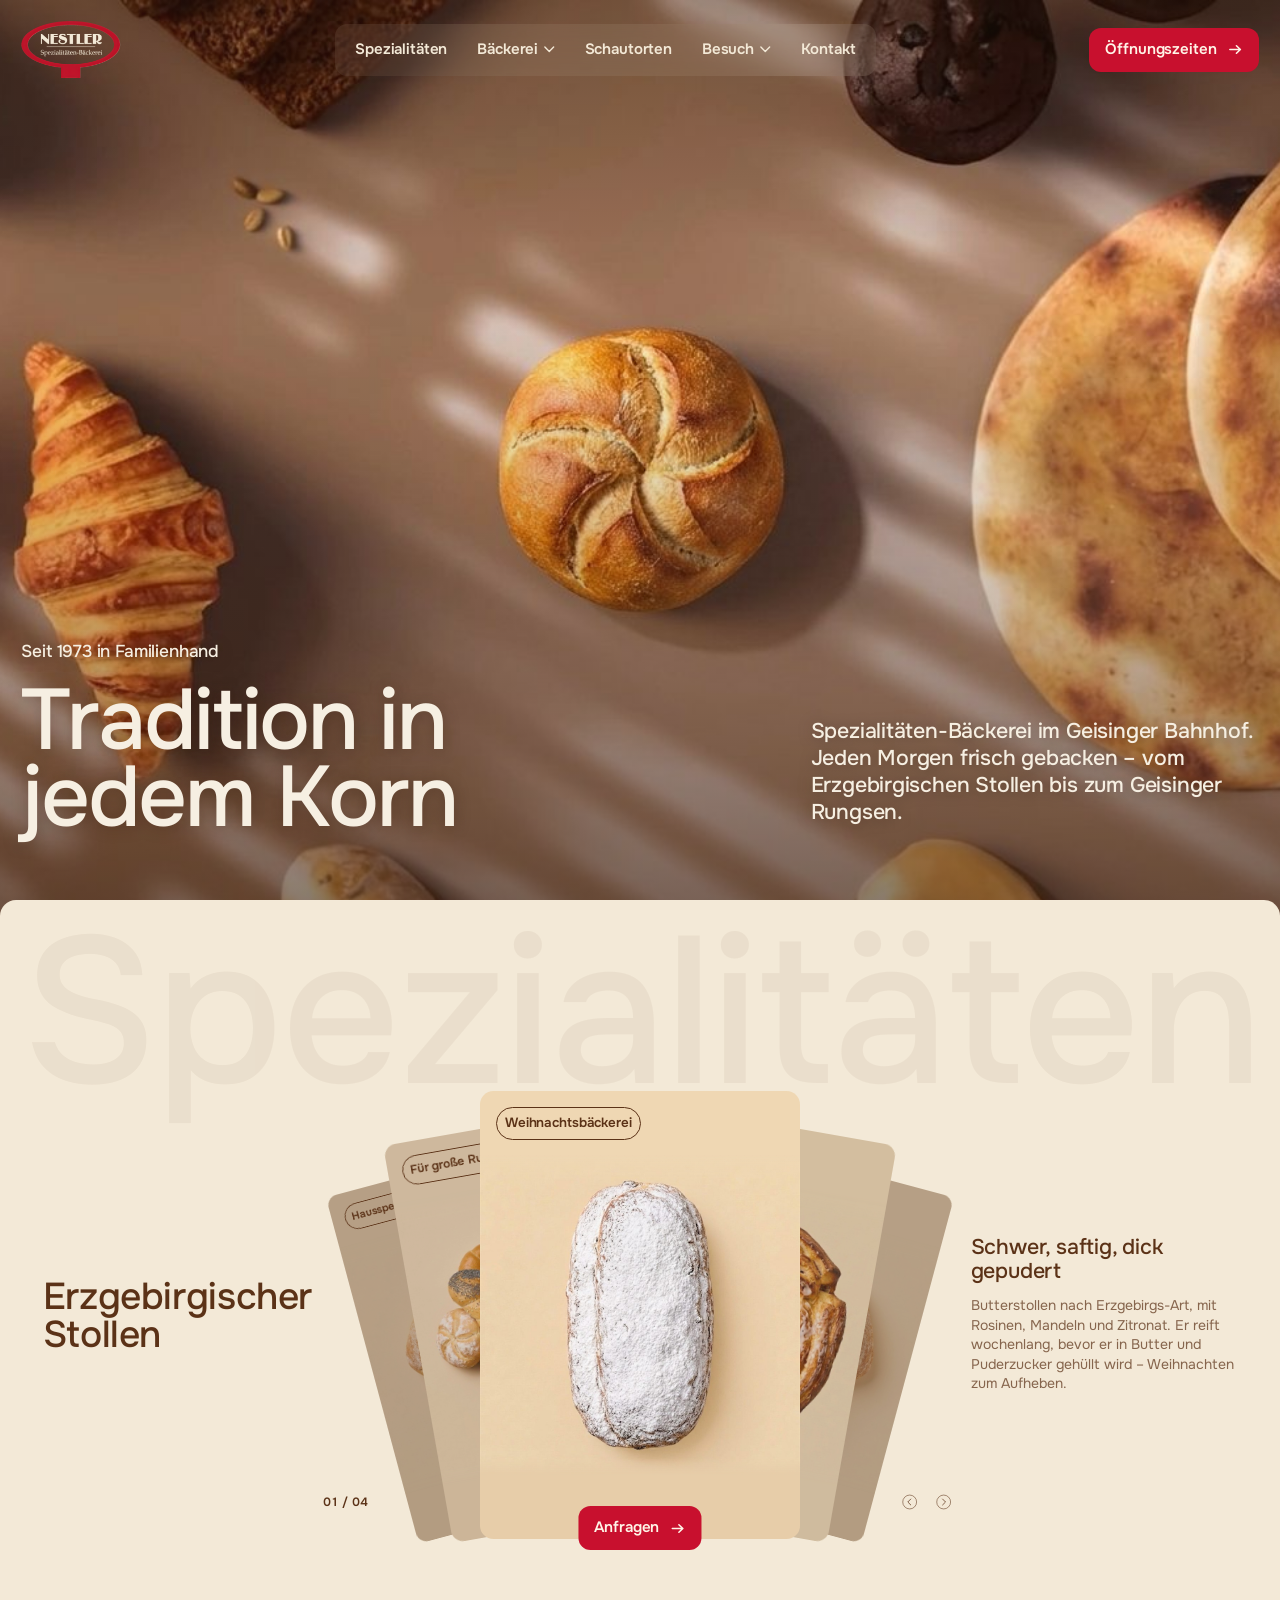
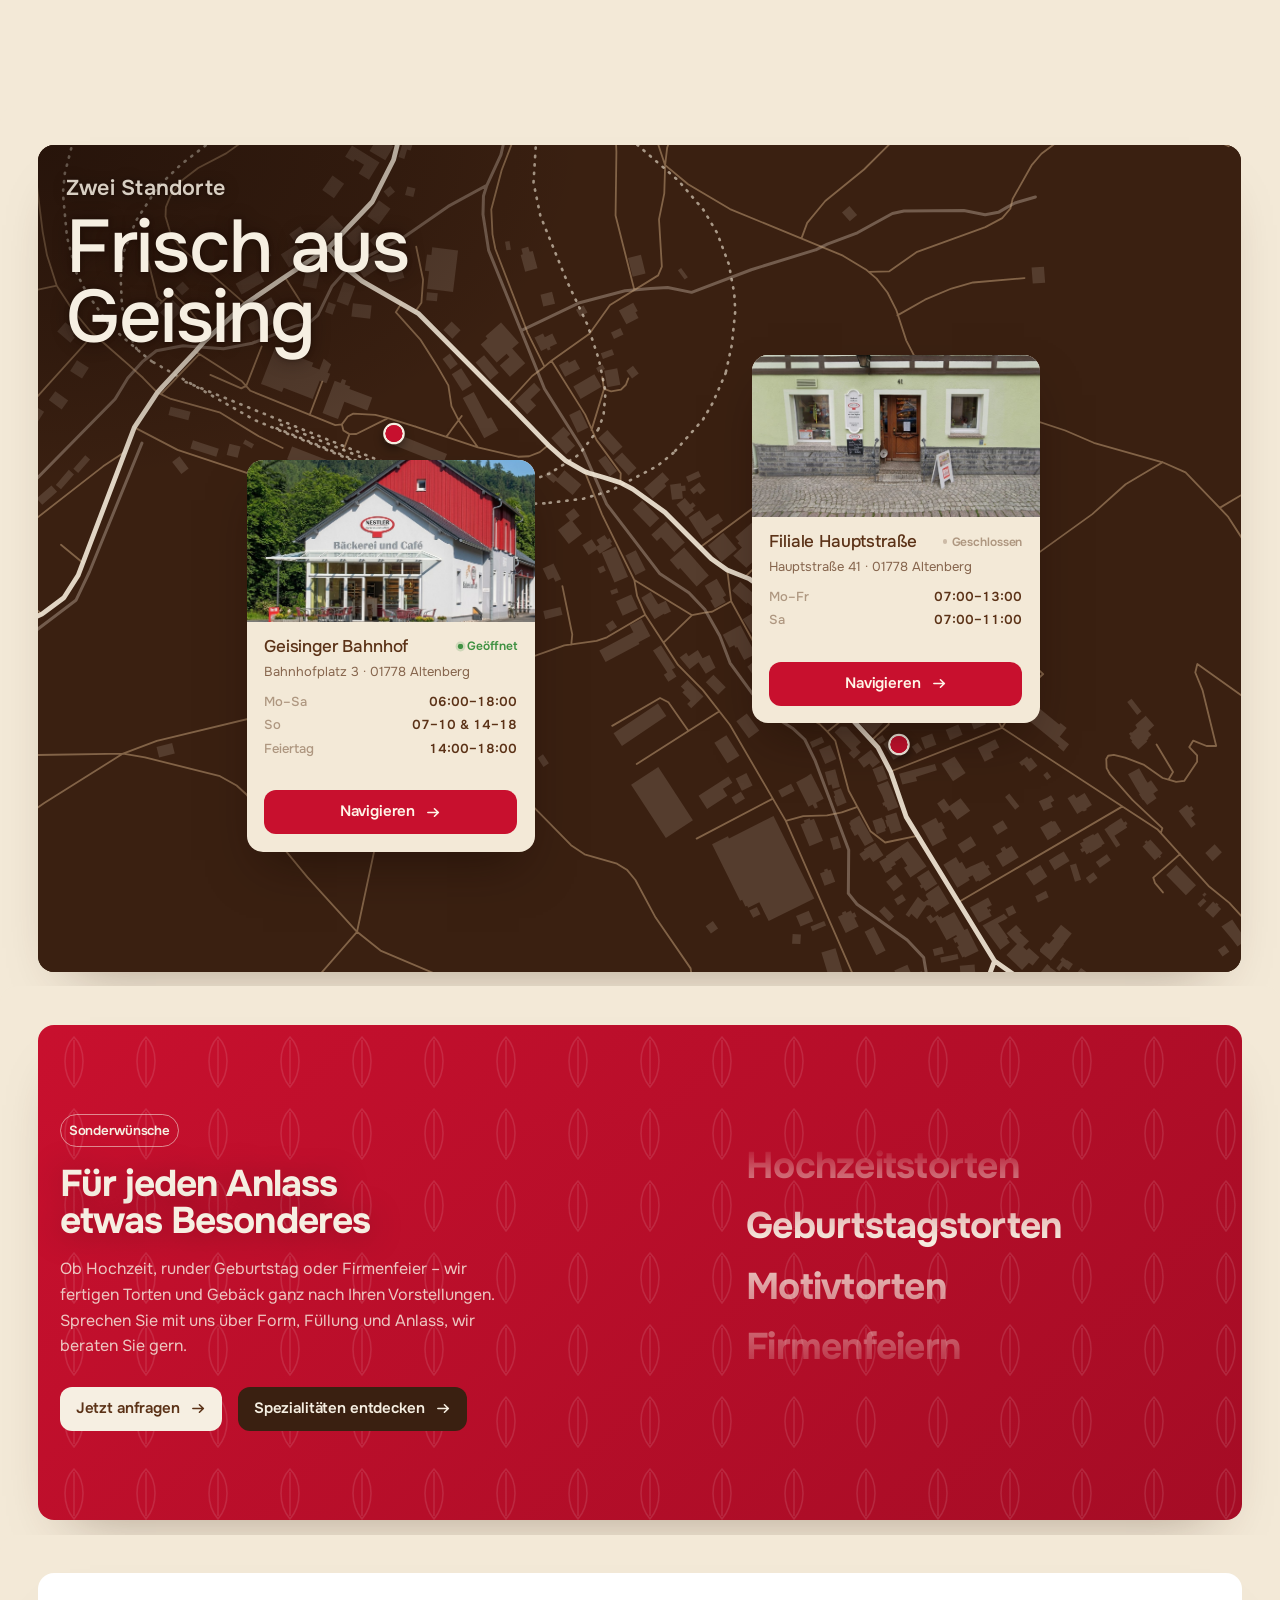
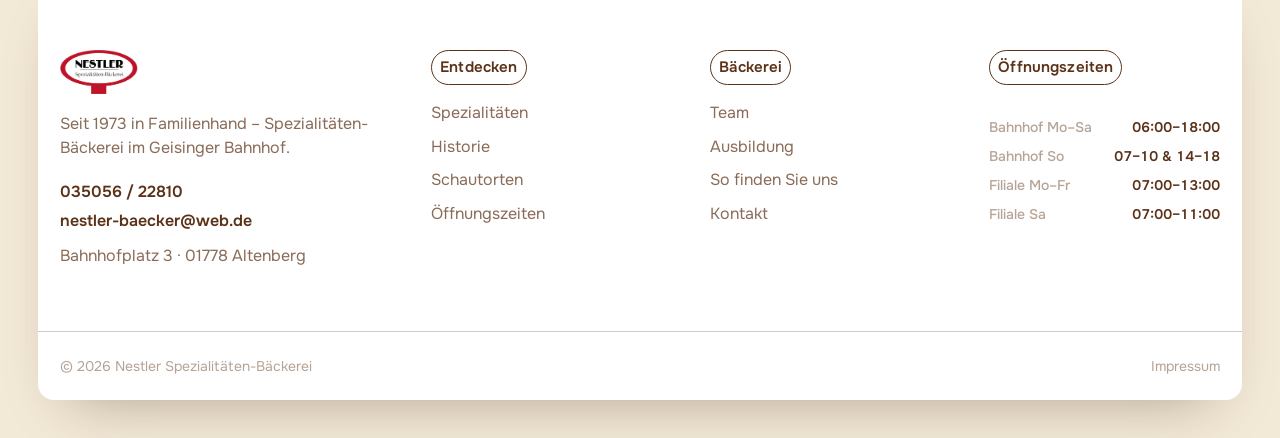
==== index.html @ 51931a64 "Bestandsaufnahme: Stand vor dem technischen Audit Erster Commit des bis dahin ungeversionierten Proj" ====
<!doctype html>
<html lang="de">
<head>
<meta charset="utf-8">
<meta name="viewport" content="width=device-width, initial-scale=1">

<!-- Titel bewusst unter ~55 Zeichen, damit er in Suchergebnissen nicht
     abgeschnitten wird (Google kappt ab ca. 580px / 55–60 Zeichen). -->
<title>Nestler Spezialitäten-Bäckerei Geising</title>
<meta name="description" content="Spezialitäten-Bäckerei im Geisinger Bahnhof: Erzgebirgischer Stollen, Kranzkuchen nach Familientradition und der Geisinger Rungsen. Seit 1973 in Familienhand.">
<link rel="canonical" href="https://mnestler.uber.space/">
<meta name="theme-color" content="#F3E9D7">

<!-- Vorschaubild für Facebook, LinkedIn, WhatsApp & Co. Eigens auf das
     Standardformat 1200×630 zugeschnitten (nicht gestreckt) – ohne diese
     Tags greifen Plattformen sonst wahllos auf Logo/Favicon zurück und
     verzerren es beim Einpassen in die Vorschaukachel. -->
<meta property="og:type" content="website">
<meta property="og:site_name" content="Nestler Spezialitäten-Bäckerei">
<meta property="og:locale" content="de_DE">
<meta property="og:url" content="https://mnestler.uber.space/">
<meta property="og:title" content="Nestler Spezialitäten-Bäckerei Geising">
<meta property="og:description" content="Spezialitäten-Bäckerei im Geisinger Bahnhof: Erzgebirgischer Stollen, Kranzkuchen nach Familientradition und der Geisinger Rungsen. Seit 1973 in Familienhand.">
<meta property="og:image" content="https://mnestler.uber.space/assets/img/og-image.jpg">
<meta property="og:image:width" content="1200">
<meta property="og:image:height" content="630">
<meta property="og:image:alt" content="Frisch gebackene Brötchen, Croissants und Fladenbrot der Nestler Spezialitäten-Bäckerei">

<meta name="twitter:card" content="summary_large_image">
<meta name="twitter:title" content="Nestler Spezialitäten-Bäckerei Geising">
<meta name="twitter:description" content="Spezialitäten-Bäckerei im Geisinger Bahnhof: Erzgebirgischer Stollen, Kranzkuchen nach Familientradition und der Geisinger Rungsen. Seit 1973 in Familienhand.">
<meta name="twitter:image" content="https://mnestler.uber.space/assets/img/og-image.jpg">

<!-- Schrift des Vorbilds (modernbakery.com) ist „Season Sans" – eine
     proprietäre Trial-Schrift von Webflow, nicht frei lizenzierbar.
     Direkter Seite-an-Seite-Vergleich mehrerer freier Kandidaten (an
     Season Sans selbst gerendert) ergab „Onest" (Google Fonts, SIL OFL)
     als nächste Verwandte: dieselbe runde G-Spore, dieselbe geschwungene
     R-Bein-Form, sehr ähnliche Proportionen und Strichstärke. -->
<link rel="preconnect" href="https://fonts.googleapis.com">
<link rel="preconnect" href="https://fonts.gstatic.com" crossorigin>
<link rel="stylesheet" href="https://fonts.googleapis.com/css2?family=Onest:wght@400;500;600;700;800&display=swap">
<link rel="stylesheet" href="assets/css/styles.css?v=58">
<link rel="icon" href="assets/img/logo.png">
</head>
<body>

<a class="skip-link" href="#inhalt">Zum Inhalt springen</a>

<header class="nav" id="nav" data-theme="dark">
  <div class="nav__inner">
    <a class="nav__logo" href="#" aria-label="Nestler Spezialitäten-Bäckerei – Startseite">
      <img class="nav__logo-img nav__logo-img--light" src="assets/img/logo-light.png" alt="" width="800" height="451">
      <img class="nav__logo-img nav__logo-img--dark" src="assets/img/logo.png" alt="" width="800" height="451">
    </a>

    <nav class="nav__center" aria-label="Hauptnavigation">
      <ul class="nav__list">
        <li class="nav__item"><a class="nav__link" href="#spezialitaeten">Spezialitäten</a></li>
        <li class="nav__item nav__item--menu">
          <button class="nav__link nav__link--menu" type="button" aria-expanded="false" aria-controls="menu-baeckerei">
            Bäckerei
            <svg class="nav__caret" viewBox="0 0 12 8" aria-hidden="true"><path d="M1 1.5 6 6.5l5-5" fill="none" stroke="currentColor" stroke-width="1.6" stroke-linecap="round" stroke-linejoin="round"/></svg>
          </button>
          <div class="dropdown" id="menu-baeckerei" hidden>
            <a class="dropdown__link" href="historie.html"><span>Historie</span><small>Drei Generationen in Bildern</small></a>
            <a class="dropdown__link" href="team.html"><span>Team</span><small>Die Menschen hinter der Theke</small></a>
            <a class="dropdown__link" href="ausbildung.html"><span>Ausbildung</span><small>Lerne das Handwerk bei uns</small></a>
          </div>
        </li>
        <li class="nav__item"><a class="nav__link" href="schautorten.html">Schautorten</a></li>
        <li class="nav__item nav__item--menu">
          <button class="nav__link nav__link--menu" type="button" aria-expanded="false" aria-controls="menu-besuch">
            Besuch
            <svg class="nav__caret" viewBox="0 0 12 8" aria-hidden="true"><path d="M1 1.5 6 6.5l5-5" fill="none" stroke="currentColor" stroke-width="1.6" stroke-linecap="round" stroke-linejoin="round"/></svg>
          </button>
          <div class="dropdown" id="menu-besuch" hidden>
            <a class="dropdown__link" href="#oeffnungszeiten"><span>Öffnungszeiten</span><small>Bahnhof und Filiale Hauptstraße</small></a>
            <a class="dropdown__link" href="anfahrt.html"><span>So finden Sie uns</span><small>Mit der Bahn oder dem Auto</small></a>
          </div>
        </li>
        <li class="nav__item"><a class="nav__link" href="kontakt.html">Kontakt</a></li>
      </ul>
    </nav>

    <a class="btn btn--accent nav__cta" href="#oeffnungszeiten">
      Öffnungszeiten
      <svg class="btn__arrow" viewBox="0 0 16 16" aria-hidden="true"><path d="M2 8h11M9 4l4.2 4L9 12" fill="none" stroke="currentColor" stroke-width="1.7" stroke-linecap="round" stroke-linejoin="round"/></svg>
    </a>

    <button class="burger" type="button" aria-expanded="false" aria-controls="mobilmenue" aria-label="Menü öffnen">
      <span></span><span></span>
    </button>
  </div>
</header>

<div class="mobilmenu" id="mobilmenue" data-scroll-native>
  <ul class="mobilmenu__list">
    <li><a href="#spezialitaeten">Spezialitäten</a></li>
    <li><a href="historie.html">Historie</a></li>
    <li><a href="team.html">Team</a></li>
    <li><a href="schautorten.html">Schautorten</a></li>
    <li><a href="#oeffnungszeiten">Öffnungszeiten</a></li>
    <li><a href="anfahrt.html">So finden Sie uns</a></li>
    <li><a href="kontakt.html">Kontakt</a></li>
  </ul>
  <a class="btn btn--accent mobilmenu__cta" href="tel:+493505622810">
    035056 / 22810
    <svg class="btn__arrow" viewBox="0 0 16 16" aria-hidden="true"><path d="M2 8h11M9 4l4.2 4L9 12" fill="none" stroke="currentColor" stroke-width="1.7" stroke-linecap="round" stroke-linejoin="round"/></svg>
  </a>
</div>

<main id="inhalt">

  <!-- ── Hero ─────────────────────────────────────────────── -->
  <section class="hero" data-nav-theme="dark">
    <img class="hero__img" src="assets/img/hero.jpg" alt="Brötchen, Croissants, Fladenbrot und Gebäck von oben auf einer warm beleuchteten Fläche" fetchpriority="high" width="1500" height="704">
    <div class="hero__scrim" aria-hidden="true"></div>
    <div class="hero__inner">
      <p class="hero__eyebrow reveal">Seit 1973 in Familienhand</p>
      <h1 class="hero__title reveal">Tradition in<br>jedem Korn</h1>
      <p class="hero__lede reveal">Spezialitäten-Bäckerei im Geisinger Bahnhof. Jeden Morgen frisch gebacken – vom Erzgebirgischen Stollen bis zum Geisinger Rungsen.</p>
    </div>
  </section>

  <!-- ── Spezialitäten ────────────────────────────────────── -->
  <section class="section spez" id="spezialitaeten" data-nav-theme="light" aria-labelledby="spez-heading">
    <h2 class="visually-hidden" id="spez-heading">Unsere Spezialitäten</h2>
    <div class="spez__word" aria-hidden="true">Spezialitäten</div>

    <div class="spez__stage reveal">

      <p class="spez__name" data-slot="name">Erzgebirgischer Stollen</p>

      <div class="spez__deckwrap">
        <ul class="deck" data-deck>
          <li class="deck__card" data-card data-offset="0" style="--card:#EFD7B3;--card-foot:#E7CDA9"
              data-name="Erzgebirgischer Stollen"
              data-tag="Weihnachtsbäckerei"
              data-sub="Schwer, saftig, dick gepudert"
              data-text="Butterstollen nach Erzgebirgs-Art, mit Rosinen, Mandeln und Zitronat. Er reift wochenlang, bevor er in Butter und Puderzucker gehüllt wird – Weihnachten zum Aufheben.">
            <img class="deck__media" src="assets/img/stollen.jpg" alt="Erzgebirgischer Stollen, dick mit Puderzucker bestäubt" loading="lazy" width="900" height="900">
            <span class="deck__veil" aria-hidden="true"></span>
            <span class="tag">Weihnachtsbäckerei</span>
          </li>
          <li class="deck__card" data-card data-offset="1" style="--card:#ECD8B7;--card-foot:#E8D5B5"
              data-name="Kranzkuchen"
              data-tag="Familienrezept"
              data-sub="Blättrig gezogen, fein glasiert"
              data-text="Ein Hefekranz nach dem Rezept unserer Großeltern: in Schichten gezogen, mit Rosinen gefüllt und mit Zuckerguss überzogen. Der Kuchen, der bei uns auf jedem Familientisch steht.">
            <img class="deck__media" src="assets/img/kranzkuchen.jpg" alt="Goldbrauner Kranzkuchen mit Zuckerguss" loading="lazy" width="864" height="864">
            <span class="deck__veil" aria-hidden="true"></span>
            <span class="tag">Familienrezept</span>
          </li>
          <li class="deck__card" data-card data-offset="2" style="--card:#ECD7B7;--card-foot:#E7D2B1"
              data-name="Geisinger Rungsen"
              data-tag="Hausspezialität"
              data-sub="Kräftige Kruste, lockere Krume"
              data-text="Unser Brötchen mit dem Geisinger Namen: rustikal aufgerissen, kräftig ausgebacken, nur hier zu bekommen. Am besten noch warm, direkt aus dem Bahnhof.">
            <img class="deck__media" src="assets/img/rungsen.jpg" alt="Drei Geisinger Rungsen mit heller, bemehlter Kruste" loading="lazy" width="900" height="900">
            <span class="deck__veil" aria-hidden="true"></span>
            <span class="tag">Hausspezialität</span>
          </li>
          <li class="deck__card" data-card data-offset="3" style="--card:#E6D2B4;--card-foot:#E4CEAF"
              data-name="Gemischte Partybrötchen"
              data-tag="Für große Runden"
              data-sub="Mohn, Sesam, Körner, Butterhörnchen"
              data-text="Von der Mohnschnecke bis zum Butterhörnchen: gemischtes Kleingebäck für Feiern, Vereinsabende und Familientreffen. Auf Wunsch belegt – bitte ein paar Tage vorher bestellen.">
            <img class="deck__media" src="assets/img/partybroetchen.jpg" alt="Bunt gemischte Brötchen mit Mohn, Sesam und Körnern" loading="lazy" width="864" height="864">
            <span class="deck__veil" aria-hidden="true"></span>
            <span class="tag">Für große Runden</span>
          </li>
        </ul>

        <a class="btn btn--accent deck__cta" href="tel:+493505622810">
          Anfragen
          <svg class="btn__arrow" viewBox="0 0 16 16" aria-hidden="true"><path d="M2 8h11M9 4l4.2 4L9 12" fill="none" stroke="currentColor" stroke-width="1.7" stroke-linecap="round" stroke-linejoin="round"/></svg>
        </a>
      </div>

      <div class="spez__copy" aria-live="polite">
        <h3 class="spez__sub" data-slot="sub">Schwer, saftig, dick gepudert</h3>
        <p class="spez__text" data-slot="text">Butterstollen nach Erzgebirgs-Art, mit Rosinen, Mandeln und Zitronat. Er reift wochenlang, bevor er in Butter und Puderzucker gehüllt wird – Weihnachten zum Aufheben.</p>
      </div>

      <div class="spez__nav">
        <p class="spez__counter"><span data-slot="index">01</span> / <span data-slot="total">04</span></p>
        <div class="spez__arrows">
          <button class="arrow" type="button" data-dir="-1" aria-label="Vorherige Spezialität">
            <svg viewBox="0 0 30 30" aria-hidden="true">
              <circle cx="15" cy="15" r="13" fill="none" stroke="currentColor" stroke-width="1"/>
              <path d="M17 9.5 11.5 15l5.5 5.5" fill="none" stroke="currentColor" stroke-width="1.4" stroke-linecap="round" stroke-linejoin="round"/>
            </svg>
          </button>
          <button class="arrow" type="button" data-dir="1" aria-label="Nächste Spezialität">
            <svg viewBox="0 0 30 30" aria-hidden="true">
              <circle cx="15" cy="15" r="13" fill="none" stroke="currentColor" stroke-width="1"/>
              <path d="M13 9.5 18.5 15 13 20.5" fill="none" stroke="currentColor" stroke-width="1.4" stroke-linecap="round" stroke-linejoin="round"/>
            </svg>
          </button>
        </div>
      </div>

    </div>
  </section>

  <!-- ── Öffnungszeiten ───────────────────────────────────────────────
       Eigene, stilisierte Karte von Geising statt Textkarten oder
       Google-Maps-Einbettung – nach dem Vorbild der Weltkarten-Sektion
       "Smart logistics & scalable distribution" (flache Flächen statt
       echter Kartenkacheln, auf dunklem Grund, wenige Länder weiß
       hervorgehoben). Übertragen auf unseren Maßstab: echte OSM-Daten
       für Geising (Straßen, Bahnlinie, Müglitz, Gebäudeumrisse), verein-
       facht und in Hausfarben gezeichnet – siehe assets/img/geising-map.svg
       und den Kommentar dort zur Herkunft der Daten. Die beiden Standorte
       sind Pins darauf; Hover/Fokus öffnet eine Karte mit Foto, Live-
       Status, Kurz-Öffnungszeiten und einem Navigieren-Button.
       Beide Popups zeigen inzwischen echte, aktuelle Außenansichten
       (assets/img/bahnhof-aussenansicht.jpg und
       assets/img/filiale-aussenansicht.jpg). -->
  <section class="section oeff-wrap" id="oeffnungszeiten" data-nav-theme="dark" aria-labelledby="oeff-heading">
    <div class="oeff__card">
      <h2 class="visually-hidden" id="oeff-heading">Öffnungszeiten</h2>

      <div class="geismap">
        <div class="geismap__frame">
          <img class="geismap__art" src="assets/img/geising-map.svg" alt="" loading="lazy" width="1000" height="885">
        </div>

        <!-- Text-Überzug im Stil des Vorbild-Screenshots (Eyebrow +
             große Headline oben links auf der Kartenfläche). Rein
             dekorativ, daher <p> statt einer weiteren Überschrift –
             die eigentliche Section-Überschrift ist der visually-hidden
             H2 oben. pointer-events:none, damit nichts die Pins/Popups
             darunter blockiert. -->
        <div class="geismap__caption">
          <p class="geismap__eyebrow">Zwei Standorte</p>
          <p class="geismap__headline">Frisch aus<br>Geising</p>
        </div>

        <!-- data-hours: Wochenplan als Minuten-seit-Mitternacht, Schlüssel
             0=So … 6=Sa (JS-Konvention von Date#getDay) – treibt dieselbe
             Live-Anzeige wie zuvor bei den Textkarten. Der Feiertags-
             Sonderfall bleibt ohne Feiertagskalender unberücksichtigt,
             siehe Kurz-Öffnungszeiten unten. -->
        <div class="geismap__marker" style="--x:29.3%;--y:35.2%">
          <button class="geismap__pin" type="button" aria-expanded="false" aria-controls="pin-bahnhof">
            <span class="geismap__dot" aria-hidden="true"></span>
            <span class="visually-hidden">Geisinger Bahnhof – Öffnungszeiten anzeigen</span>
          </button>
          <div class="geismap__popup" id="pin-bahnhof" data-hours='{"0":[[420,600],[840,1080]],"1":[[360,1080]],"2":[[360,1080]],"3":[[360,1080]],"4":[[360,1080]],"5":[[360,1080]],"6":[[360,1080]]}'>
            <img class="geismap__photo" src="assets/img/bahnhof-aussenansicht.jpg" alt="Außenansicht der Nestler Spezialitäten-Bäckerei im Geisinger Bahnhof, weißes Gebäude mit rotem Giebel" loading="lazy">
            <div class="geismap__body">
              <div class="geismap__title-row">
                <h3 class="geismap__name">Geisinger Bahnhof</h3>
                <p class="pill oeff__status" data-status><span class="oeff__status-dot" aria-hidden="true"></span><span data-status-text>&nbsp;</span></p>
              </div>
              <p class="geismap__addr">Bahnhofplatz 3 · 01778 Altenberg</p>
              <dl class="geismap__hours">
                <div><dt>Mo–Sa</dt><dd>06:00–18:00</dd></div>
                <div><dt>So</dt><dd>07–10 &amp; 14–18</dd></div>
                <div><dt>Feiertag</dt><dd>14:00–18:00</dd></div>
              </dl>
              <a class="btn btn--accent geismap__cta" href="https://www.google.com/maps/dir/?api=1&destination=Bahnhofplatz+3%2C+01778+Altenberg" target="_blank" rel="noopener">
                Navigieren
                <svg class="btn__arrow" viewBox="0 0 16 16" aria-hidden="true"><path d="M2 8h11M9 4l4.2 4L9 12" fill="none" stroke="currentColor" stroke-width="1.7" stroke-linecap="round" stroke-linejoin="round"/></svg>
              </a>
            </div>
          </div>
        </div>

        <div class="geismap__marker geismap__marker--up" style="--x:71.3%;--y:72.8%">
          <button class="geismap__pin" type="button" aria-expanded="false" aria-controls="pin-filiale">
            <span class="geismap__dot" aria-hidden="true"></span>
            <span class="visually-hidden">Filiale Hauptstraße – Öffnungszeiten anzeigen</span>
          </button>
          <div class="geismap__popup" id="pin-filiale" data-hours='{"0":[],"1":[[420,780]],"2":[[420,780]],"3":[[420,780]],"4":[[420,780]],"5":[[420,780]],"6":[[420,660]]}'>
            <img class="geismap__photo" src="assets/img/filiale-aussenansicht.jpg" alt="Eingang der Filiale Hauptstraße 41 in Geising, Fachwerkhaus mit Nestler-Schild" loading="lazy">
            <div class="geismap__body">
              <div class="geismap__title-row">
                <h3 class="geismap__name">Filiale Hauptstraße</h3>
                <p class="pill oeff__status" data-status><span class="oeff__status-dot" aria-hidden="true"></span><span data-status-text>&nbsp;</span></p>
              </div>
              <p class="geismap__addr">Hauptstraße 41 · 01778 Altenberg</p>
              <dl class="geismap__hours">
                <div><dt>Mo–Fr</dt><dd>07:00–13:00</dd></div>
                <div><dt>Sa</dt><dd>07:00–11:00</dd></div>
              </dl>
              <a class="btn btn--accent geismap__cta" href="https://www.google.com/maps/dir/?api=1&destination=Hauptstra%C3%9Fe+41%2C+01778+Altenberg+Geising" target="_blank" rel="noopener">
                Navigieren
                <svg class="btn__arrow" viewBox="0 0 16 16" aria-hidden="true"><path d="M2 8h11M9 4l4.2 4L9 12" fill="none" stroke="currentColor" stroke-width="1.7" stroke-linecap="round" stroke-linejoin="round"/></svg>
              </a>
            </div>
          </div>
        </div>
      </div>
    </div>
  </section>

  <!-- ── Sonderwünsche ────────────────────────────────────────────────
       Vorbild: die modernbakery.com-Startseite ("Custom bakery solutions
       for all") – satte Akzentfläche mit Wasserzeichen-Muster, Pill +
       Headline + Absatz + zwei Buttons links, rechts eine rotierende
       Wortliste (main.js tauscht alle ~2s die Wörter, das mittlere ist
       immer fett hervorgehoben). Bewusst als letzter Programmpunkt direkt
       vor dem Footer statt ganz oben wie im Vorbild – hier als
       Abschluss-CTA, nachdem alle Inhalte schon gezeigt wurden.

       Eingebettet wie die Öffnungszeiten-Karte (.oeff-wrap/.oeff__card):
       die äußere .section bleibt creme und Teil des Kachelstapels, das
       Rot liegt als eigene, auf allen vier Seiten gerundete Karte
       (.sw__card) mit sichtbarem Cremerand darin – sonst wirkte die
       Vollfläche zwischen den cremefarbenen Sektionen wie ein fremder,
       eingeworfener Farbklotz statt Teil des Seitenflusses. -->
  <section class="section sonderwuensche" id="sonderwuensche" data-nav-theme="dark" aria-labelledby="sw-heading">
    <div class="sw__card">
      <div class="sw__inner">
        <div class="sw__intro reveal">
          <span class="pill pill--light">Sonderwünsche</span>
          <h2 class="sw__title" id="sw-heading">Für jeden Anlass<br>etwas Besonderes</h2>
          <p class="sw__lede">Ob Hochzeit, runder Geburtstag oder Firmenfeier – wir fertigen Torten und Gebäck ganz nach Ihren Vorstellungen. Sprechen Sie mit uns über Form, Füllung und Anlass, wir beraten Sie gern.</p>
          <div class="sw__actions">
            <a class="btn btn--light" href="kontakt.html">
              Jetzt anfragen
              <svg class="btn__arrow" viewBox="0 0 16 16" aria-hidden="true"><path d="M2 8h11M9 4l4.2 4L9 12" fill="none" stroke="currentColor" stroke-width="1.7" stroke-linecap="round" stroke-linejoin="round"/></svg>
            </a>
            <a class="btn btn--dark" href="#spezialitaeten">
              Spezialitäten entdecken
              <svg class="btn__arrow" viewBox="0 0 16 16" aria-hidden="true"><path d="M2 8h11M9 4l4.2 4L9 12" fill="none" stroke="currentColor" stroke-width="1.7" stroke-linecap="round" stroke-linejoin="round"/></svg>
            </a>
          </div>
        </div>

        <!-- Wortliste in einem festen Fenster (.sw__words). Das Band laeuft
             rein per CSS-Animation (@keyframes sw-roll, siehe styles.css)
             gleichmaessig nach oben - kein JavaScript, kein Scroll-Bezug,
             startet von selbst und haelt nie an.
             Alle Begriffe sind gestochen scharf; die Betonung entsteht allein
             ueber die Maske auf .sw__words, die nach oben hin ausblendet: unten
             steht der Begriff voll deckend (im Fokus), darueber werden sie
             stufenlos blasser - genau wie beim Vorbild.
             Die sieben Begriffe stehen zweimal hintereinander: bei
             translateY(-50 Prozent) liegt die zweite Haelfte (.sw__dup)
             pixelgenau am Startpunkt der ersten, dadurch laeuft die Schleife
             nahtlos. Im statischen Fallback (mobil / reduzierte Bewegung)
             wird die zweite Haelfte ausgeblendet. -->
        <div class="sw__words" aria-hidden="true">
          <ul class="sw__words-list">
            <li>Hochzeitstorten</li>
            <li>Geburtstagstorten</li>
            <li>Motivtorten</li>
            <li>Firmenfeiern</li>
            <li>Konfirmation</li>
            <li>Trauerfeiern</li>
            <li>Weihnachtsgebäck</li>
            <li class="sw__dup">Hochzeitstorten</li>
            <li class="sw__dup">Geburtstagstorten</li>
            <li class="sw__dup">Motivtorten</li>
            <li class="sw__dup">Firmenfeiern</li>
            <li class="sw__dup">Konfirmation</li>
            <li class="sw__dup">Trauerfeiern</li>
            <li class="sw__dup">Weihnachtsgebäck</li>
          </ul>
        </div>
      </div>
    </div>
  </section>


</main>

<footer class="footer">
 <div class="footer__card">
  <div class="footer__inner">

    <div class="footer__brand">
      <img class="footer__logo" src="assets/img/logo.png" alt="Nestler Spezialitäten-Bäckerei" width="800" height="451">
      <p class="footer__tagline">Seit 1973 in Familienhand – Spezialitäten-Bäckerei im Geisinger Bahnhof.</p>
      <div class="footer__contact">
        <a href="tel:+493505622810">035056 / 22810</a>
        <a href="mailto:nestler-baecker@web.de">nestler-baecker@web.de</a>
        <p>Bahnhofplatz 3 · 01778 Altenberg</p>
      </div>
    </div>

    <nav class="footer__col" aria-label="Entdecken">
      <p class="footer__col-title pill">Entdecken</p>
      <ul>
        <li><a href="#spezialitaeten">Spezialitäten</a></li>
        <li><a href="historie.html">Historie</a></li>
        <li><a href="schautorten.html">Schautorten</a></li>
        <li><a href="#oeffnungszeiten">Öffnungszeiten</a></li>
      </ul>
    </nav>

    <nav class="footer__col" aria-label="Bäckerei">
      <p class="footer__col-title pill">Bäckerei</p>
      <ul>
        <li><a href="team.html">Team</a></li>
        <li><a href="ausbildung.html">Ausbildung</a></li>
        <li><a href="anfahrt.html">So finden Sie uns</a></li>
        <li><a href="kontakt.html">Kontakt</a></li>
      </ul>
    </nav>

    <div class="footer__col">
      <p class="footer__col-title pill">Öffnungszeiten</p>
      <dl class="footer__hours">
        <div><dt>Bahnhof Mo–Sa</dt><dd>06:00–18:00</dd></div>
        <div><dt>Bahnhof So</dt><dd>07–10 &amp; 14–18</dd></div>
        <div><dt>Filiale Mo–Fr</dt><dd>07:00–13:00</dd></div>
        <div><dt>Filiale Sa</dt><dd>07:00–11:00</dd></div>
      </dl>
    </div>

  </div>

  <div class="footer__bottom">
    <p>© <span data-year>2026</span> Nestler Spezialitäten-Bäckerei</p>
    <a href="impressum.html">Impressum</a>
  </div>
 </div>
</footer>



<script src="assets/js/main.js?v=58" defer></script>
</body>
</html>
---- assets/css/styles.css ----
/* =====================================================================
   Nestler Spezialitäten-Bäckerei — Design-System
   Modernisierung Hero + Spezialitäten
   ===================================================================== */

:root{
  /* Farben */
  --cream:      #F3E9D7;   /* Flächen */
  --card:       #F0DAB7;   /* Kartenfläche, auf den Fotohintergrund abgestimmt */
  --card-foot:  #E8D1AD;
  --ink:        #5B3217;   /* Schrift */
  --ink-70:     rgba(91,50,23,.72);
  --ink-45:     rgba(91,50,23,.45);
  --ink-25:     rgba(91,50,23,.25);
  --deep:       #3A2011;   /* Grund hinter den Sektionen */
  --accent:     #C8102E;   /* Nestler-Rot aus dem Logo */
  --accent-dark:#A50C25;
  --accent-ink: #FFF4E7;
  --light:      #F6EFE2;   /* Schrift auf Bild */

  /* Radien */
  --r:    clamp(.75rem, .83vw, 1rem);
  --r-lg: clamp(1rem, 1.25vw, 1.5rem);
  --r-pill: 100rem;

  /* Maße */
  --pad: clamp(1.25rem, 1.67vw, 2rem);
  --wrap: 120rem;
  --btn-h: clamp(2.75rem, 3.33vw, 4rem);

  /* Typo */
  --fs-nav:   clamp(.9375rem, 1.05vw, 1.1875rem);
  --fs-body:  clamp(1rem, 1.05vw, 1.25rem);
  --fs-h1:    clamp(2.75rem, 6.7vw, 8rem);
  --fs-h2:    clamp(1.875rem, 2.9vw, 3.5rem);
  --fs-h3:    clamp(1.25rem, 1.67vw, 2rem);
  --fs-word:  clamp(3.5rem, 16vw, 19rem);

  --ease: cubic-bezier(.22,.9,.24,1);

  /* Aus dem Vorbild ausgelesene Zeitkonstanten fürs Mobilmenü */
  --duration-normal: .525s;
  --duration-fast: .2s;
  --cubic-menu: cubic-bezier(.525,0,0,1);
}

/* ── Reset ─────────────────────────────────────────────────────────── */
*,*::before,*::after{box-sizing:border-box}
html{-webkit-text-size-adjust:100%}
body,h1,h2,h3,p,ul,figure{margin:0}
ul{padding:0;list-style:none}
img{display:block;max-width:100%}
button{font:inherit;color:inherit;background:none;border:0;cursor:pointer}
a{color:inherit;text-decoration:none}

html{scroll-behavior:smooth;scroll-padding-top:7rem}
/* Wenn das sanfte Scrollen per Skript läuft, muss der Browser sich raushalten */
html.has-smooth{scroll-behavior:auto}

body{
  background:var(--deep);
  color:var(--ink);
  font-family:'Onest','Segoe UI',system-ui,-apple-system,Arial,sans-serif;
  font-size:var(--fs-body);
  font-weight:400;
  line-height:1.45;
  -webkit-font-smoothing:antialiased;
}

.visually-hidden{
  position:absolute;width:1px;height:1px;margin:-1px;padding:0;
  overflow:hidden;clip:rect(0 0 0 0);white-space:nowrap;border:0;
}

.skip-link{
  position:fixed;top:.75rem;left:.75rem;z-index:100;
  padding:.75rem 1.25rem;border-radius:var(--r);
  background:var(--cream);color:var(--ink);font-weight:600;
  transform:translateY(-160%);transition:transform .2s var(--ease);
}
.skip-link:focus{transform:none}

:focus-visible{outline:2px solid var(--accent);outline-offset:3px;border-radius:4px}

/* Markierter Text im Logo-Rot statt der Browser-Standardfarbe */
::selection{background:var(--accent);color:var(--accent-ink)}

/* ── Buttons ───────────────────────────────────────────────────────── */
.btn{
  display:inline-flex;align-items:center;gap:.75em;
  height:var(--btn-h);padding:0 clamp(1rem,1.25vw,1.5rem);
  border-radius:var(--r);
  font-size:var(--fs-nav);font-weight:600;letter-spacing:-.01em;
  white-space:nowrap;
  transition:background-color .25s var(--ease), color .25s var(--ease), transform .25s var(--ease);
}
.btn--accent{background:var(--accent);color:var(--accent-ink)}
.btn--accent:hover{background:var(--accent-dark)}
.btn:active{transform:translateY(1px)}
.btn__arrow{width:1em;height:1em;flex:none;transition:transform .3s var(--ease)}
.btn:hover .btn__arrow{transform:translateX(.2em)}

/* ── Navigation ────────────────────────────────────────────────────── */
/* Immer transparent, blendet beim Runterscrollen aus und beim
   Hochscrollen wieder ein. Farben richten sich nach der Sektion darunter. */
.nav{
  position:fixed;top:0;left:0;right:0;z-index:60;
  transition:transform .45s var(--ease);
}
.nav[data-hidden="true"]{transform:translateY(-100%)}

.nav[data-theme="dark"]{           /* über Bild / Rot */
  --nav-fg:var(--cream);
  --nav-pill:rgba(243,233,215,.08);
  --nav-hover:rgba(243,233,215,.16);
}
.nav[data-theme="light"]{          /* über Cremeflächen */
  --nav-fg:var(--ink);
  --nav-pill:rgba(91,50,23,.08);
  --nav-hover:rgba(91,50,23,.1);
}

.nav__inner{
  position:relative;
  max-width:var(--wrap);margin-inline:auto;
  padding:var(--pad) var(--pad) 0;
  display:flex;align-items:center;gap:1.5rem;
}

.nav__logo{
  position:relative;display:block;flex:none;
  height:clamp(2.875rem,4.4vw,5.25rem);
}
.nav__logo-img{
  display:block;height:100%;width:auto;
  transition:opacity .3s var(--ease);
}
.nav__logo-img--dark{position:absolute;top:0;left:0;opacity:0}
.nav[data-theme="light"] .nav__logo-img--light{opacity:0}
.nav[data-theme="light"] .nav__logo-img--dark{opacity:1}

.nav__center{margin-inline:auto}
.nav__list{
  display:flex;align-items:center;
  padding:clamp(.25rem,.42vw,.5rem);border-radius:var(--r);
  background:var(--nav-pill);
  backdrop-filter:blur(20px);-webkit-backdrop-filter:blur(20px);
  transition:background-color .3s var(--ease);
}
.nav__item{position:relative}
.nav__link{
  display:inline-flex;align-items:center;gap:.4em;
  padding:.75em 1em;border-radius:clamp(2px,.21vw,4px);
  color:var(--nav-fg);
  font-size:var(--fs-nav);font-weight:600;letter-spacing:-.01em;line-height:1.25;
  transition:background-color .2s var(--ease), color .3s var(--ease);
}
.nav__link:hover,.nav__item--menu [aria-expanded="true"]{background:var(--nav-hover)}
.nav__caret{width:.7em;height:.7em;transition:transform .3s var(--ease)}
[aria-expanded="true"] .nav__caret{transform:rotate(180deg)}

.dropdown{
  position:absolute;top:calc(100% + .9rem);left:50%;
  min-width:19rem;padding:.5rem;
  border-radius:var(--r-lg);
  background:var(--cream);
  box-shadow:0 1.5rem 3rem -1rem rgba(58,32,17,.35);
  display:grid;gap:.125rem;
  transform:translate(-50%,-.5rem);opacity:0;pointer-events:none;
  transition:opacity .25s var(--ease), transform .25s var(--ease);
}
.dropdown[data-open]{opacity:1;transform:translate(-50%,0);pointer-events:auto}
.dropdown__link{
  display:grid;gap:.1rem;padding:.7rem .9rem;border-radius:var(--r);
  transition:background-color .2s var(--ease)
}
.dropdown__link:hover{background:rgba(91,50,23,.07)}
.dropdown__link span{font-size:var(--fs-nav);font-weight:600;letter-spacing:-.01em}
.dropdown__link small{font-size:.8em;color:var(--ink-70);line-height:1.3}

.nav__cta{flex:none}

/* Burger */
.burger{
  display:none;flex:none;width:2.75rem;height:2.75rem;
  border-radius:var(--r);align-items:center;justify-content:center;
  flex-direction:column;gap:.35rem;background:var(--nav-pill);
}
.burger span{
  display:block;width:1.25rem;height:2px;border-radius:2px;
  background:var(--nav-fg);
  transition:transform var(--duration-normal) var(--cubic-menu);
}
.burger[aria-expanded="true"] span:first-child{transform:translateY(4.5px) rotate(45deg)}
.burger[aria-expanded="true"] span:last-child{transform:translateY(-4.5px) rotate(-45deg)}

/* ── Mobilmenü ─────────────────────────────────────────────────────────
   Öffnen/Schließen 1:1 aus dem Vorbild übernommen (dessen `.nav-center`):
   Verschiebung + Sichtbarkeit laufen in var(--duration-normal) = 0,525s,
   die Deckkraft schneller in var(--duration-fast) = 0,2s, beide mit der
   Kurve var(--cubic-menu) = cubic-bezier(.525,0,0,1). Nur beim ÖFFNEN
   liegt zusätzlich 0,1s Verzögerung davor – beim Schließen setzt die
   Bewegung sofort ein. Deshalb bleibt das Panel dauerhaft im DOM (wie
   im Vorbild) und wird rein über Deckkraft/Sichtbarkeit ein- und
   ausgeblendet, statt per [hidden] weg- und wieder hergestellt zu
   werden – nur so lässt sich überhaupt etwas animieren. */
.mobilmenu{
  position:fixed;inset:0;z-index:55;
  padding:7rem var(--pad) 2rem;
  background:var(--cream);
  display:flex;flex-direction:column;gap:2rem;
  overflow-y:auto;
  opacity:0;visibility:hidden;
  transform:translateY(1em);
  transition:transform var(--duration-normal) var(--cubic-menu),
             visibility var(--duration-normal) var(--cubic-menu),
             opacity var(--duration-fast) var(--cubic-menu);
}
.mobilmenu[data-open]{
  opacity:1;visibility:visible;transform:translateY(0);
  transition-delay:.1s;
}
.mobilmenu__list{display:grid;gap:.25rem}
.mobilmenu__list a{
  display:block;padding:.6rem 0;
  font-size:clamp(1.5rem,7vw,2.25rem);font-weight:500;letter-spacing:-.02em;
  border-bottom:1px solid var(--ink-25);
}
.mobilmenu__cta{align-self:flex-start}

/* ── Hero ──────────────────────────────────────────────────────────── */
.hero{
  position:relative;z-index:0;
  /* +1.5×r-lg unten drauf: genau der Betrag, um den die nächste .section
     sich (per negativem margin-top, siehe dort) über die Kante schiebt.
     Ohne den Zuschlag würde deren abgerundete Ecke schon im ersten
     Bildschirm ins Hero-Foto hineinragen – so bleibt der erste Blick
     ganz dem Hero vorbehalten, der Überlapp passiert unsichtbar unter
     der Kante. hero__inner gleicht das mit derselben Zugabe im unteren
     Innenabstand wieder aus, damit der Text optisch an Ort und Stelle
     bleibt (auf Höhe der echten 100svh-Kante, nicht der vergrößerten). */
  height:calc(100svh + var(--r-lg) * 1.5);min-height:calc(34rem + var(--r-lg) * 1.5);
  overflow:hidden;background:var(--deep);
}
.hero__img{position:absolute;inset:0;width:100%;height:100%;object-fit:cover}
.hero__scrim{
  position:absolute;inset:0;
  background:
    linear-gradient(to top, rgba(58,32,17,.62) 0%, rgba(58,32,17,.18) 42%, rgba(58,32,17,0) 66%),
    linear-gradient(to bottom, rgba(58,32,17,.34) 0%, rgba(58,32,17,0) 26%);
}
.hero__inner{
  position:relative;height:100%;
  text-shadow:0 .05em .9em rgba(58,32,17,.35);
  max-width:var(--wrap);margin-inline:auto;
  padding:0 var(--pad) calc(clamp(2.5rem,5vw,6rem) + var(--r-lg) * 1.5);
  display:grid;align-items:end;align-content:end;
  grid-template-columns:minmax(0,1.2fr) minmax(0,1fr);
  grid-template-areas:"eyebrow ." "title lede";
  column-gap:clamp(2rem,4vw,6rem);
}
.hero__eyebrow{
  grid-area:eyebrow;
  margin-bottom:clamp(.85rem,1.4vw,1.75rem);
  color:var(--light);font-size:clamp(1rem,1.35vw,1.625rem);font-weight:500;letter-spacing:-.01em;
}
.hero__title{
  grid-area:title;
  color:var(--light);
  font-size:var(--fs-h1);font-weight:500;line-height:.9;letter-spacing:-.025em;
}
.hero__lede{
  grid-area:lede;justify-self:end;
  max-width:32ch;padding-bottom:.5em;
  color:var(--light);font-size:var(--fs-h3);font-weight:500;line-height:1.25;letter-spacing:-.01em;
}

/* ── Ladeanimation / Scroll-Reveal ────────────────────────────────────
   Bisher nur im Hero (feuerte einmalig beim Laden, weil der Hero ohnehin
   sofort im Bild ist). Jetzt sitegweit: main.js beobachtet jedes .reveal
   per IntersectionObserver und setzt .is-in, sobald es in den Viewport
   kommt – Inhalte "laden" dadurch ein, während man zu ihnen scrollt,
   statt schon (unsichtbar) beim Laden der Seite zu animieren.
   Sicherheitsnetz gegen Content, der unsichtbar bleibt: die verbergende
   Deckkraft greift NUR unter html.js (die main.js beim Start synchron auf
   <html> setzt). Läuft main.js aus irgendeinem Grund gar nicht erst
   (Netzwerkfehler, JS deaktiviert), fehlt die Klasse `js` komplett und
   .reveal-Elemente bleiben ganz normal sichtbar – kein Risiko, dass
   Inhalte für immer bei opacity:0 hängen bleiben. */
/* Nach Live-Analyse des Vorbilds (modernbakery.com, ".intro-title"/
   ".intro-text" – der generische Reveal, der dort site-weit für Text-
   Blöcke läuft, per GSAP onEnter/ScrollTrigger ausgelöst): Ausgangs-
   zustand `transform:translate(0,2em); opacity:0; visibility:hidden`,
   Ziel `y:0; autoAlpha:1` (opacity 1 + visibility visible), Dauer 0.8s,
   Ease `power4.inOut`, 0.1s Stagger zwischen Elementen einer Gruppe.
   Bewusst `2em` (nicht ein fester rem-Wert wie zuvor): das skaliert mit
   der SCHRIFTGRÖSSE DES JEWEILIGEN ELEMENTS selbst – eine große
   Überschrift rutscht dadurch automatisch weiter ein als ein kleiner
   Fließtext, genau wie im Vorbild. `power4.inOut` ist eine reine
   Potenzfunktion (t^5 vorne/hinten gespiegelt), keine kubische Bezier-
   Kurve – daher wie schon bei der elastic-Kurve der Spezialitäten-Karten
   Punkt für Punkt aus GSAP ausgelesen (`gsap.parseEase("power4.inOut")`,
   41 Stützstellen) und als CSS `linear()` nachgebaut statt geschätzt. */
html.js .reveal{
  opacity:0;visibility:hidden;
  transform:translate(0,2em);
}
html.js .reveal.is-in{
  animation:rise .8s linear(0,0,0,0,.0002,.0005,.0012,.0026,.0051,.0092,
    .0156,.0252,.0389,.058,.084,.1187,.1638,.2219,.2952,.3869,.5,.6131,
    .7048,.7781,.8362,.8813,.916,.942,.9611,.9748,.9844,.9908,.9949,.9974,
    .9988,.9995,.9998,1,1,1,1) forwards;
}
.kontakt__form.reveal{animation-delay:.1s}
@keyframes rise{to{opacity:1;visibility:visible;transform:none}}

/* Hero: eigene Mechanik statt der generischen .reveal-Basis oben – Live-
   Analyse ergab, dass der Vorbild-Hero (".eyebrow-style"/".heading-xl"/
   ".paragraph-xl") NICHT denselben Reveal nutzt wie der übrige Content:
   Ausgangszustand dort `transform:translateY(25%); opacity:0` OHNE
   visibility:hidden (bleibt durchgehend "visible", nur unsichtbar per
   Opacity), Dauer ~1s, Ease `expo.out` (deutlich weicher/schneller
   einschwingend als das potenzbasierte power4.inOut der Textblöcke).
   `25%` statt `2em`: prozentual zur EIGENEN Höhe des Elements, nicht zur
   Schriftgröße – bei den im Vergleich zu Fließtext sehr großen/hohen
   Hero-Zeilen ergibt das einen spürbar dezenteren Weg als der 2em-Wert
   der Textblock-Variante es hier gerissen hätte (Ursache für das erst
   "ganz komische" Wirken). Kurve wie schon bei den anderen beiden
   Kurven Punkt für Punkt aus GSAP ausgelesen (`gsap.parseEase("expo.out")`). */
html.js .hero .reveal{
  visibility:visible;
  transform:translateY(25%);
}
html.js .hero .reveal.is-in{
  animation-name:hero-rise;
  animation-duration:1s;
  animation-timing-function:linear(0,.1586,.2915,.403,.4969,.576,.6429,
    .6995,.7476,.7883,.8229,.8523,.8772,.8983,.9162,.9312,.9438,.9544,
    .9632,.9705,.9766,.9815,.9855,.9887,.9913,.9933,.9949,.9962,.9971,
    .9979,.9984,.9989,.9992,.9994,.9996,.9997,.9998,.9999,.9999,1);
}
@keyframes hero-rise{to{opacity:1;transform:none}}
.hero__eyebrow.reveal{animation-delay:.1s}
.hero__title.reveal{animation-delay:.2s}
.hero__lede.reveal{animation-delay:.3s}

/* ── Sektion ───────────────────────────────────────────────────────── */
.section{
  position:relative;z-index:1;
  /* Zieht die Kachel über die Kante der vorherigen Sektion. Ohne den
     Überlapp zeigt die abgerundete Ecke sonst einen kleinen Zwickel der
     dunklen Seitenfarbe (--deep), weil außerhalb der Rundung, aber noch
     innerhalb der Bounding-Box, der Hintergrund dahinter durchscheint. */
  margin-top:calc(var(--r-lg) * -1.5);
  background:var(--cream);
  border-radius:var(--r-lg) var(--r-lg) 0 0;
  overflow:hidden;
}

/* ── Spezialitäten ─────────────────────────────────────────────────────
   Maße als vw-Konstanten, aus dem Vorbild gemessen (Basis 1440 px):
   Karte 360×504 (25vw, 5:7) · Spalten 300 (20.833vw) · Rand 48 (3.333vw)
   Sektionspolster 215 (14.93vw) · Bedienzeile 714 breit (49.583vw)      */
.spez{
  --card-w:clamp(11rem, 25vw, 30rem);      /* 360 @1440 · 480 @1920 */
  --card-h:calc(var(--card-w) / .714);
  --gutter:clamp(1.25rem, 3.333vw, 4rem);  /*  48 @1440 */
  --col-w:clamp(11rem, 20.833vw, 25rem);   /* 300 @1440 */
  --word-fs:16.3vw;                        /* auf „Spezialitäten" abgestimmt */
  --word-h:calc(var(--word-fs) * .9);
  --flick:cubic-bezier(.16,1,.3,1);
  padding-block:clamp(3.5rem, 14.93vw, 17.9rem);
}

.spez__word{
  position:absolute;top:var(--pad);left:var(--pad);
  z-index:0;pointer-events:none;user-select:none;
  font-size:var(--word-fs);font-weight:500;line-height:.9;letter-spacing:-.01em;
  color:var(--ink);opacity:.05;white-space:nowrap;
}

.spez__stage{
  position:relative;z-index:1;
  max-width:var(--wrap);margin-inline:auto;
  padding-inline:var(--gutter);
  height:var(--card-h);
  display:flex;align-items:center;justify-content:center;
}
/* Kundenwunsch: bei den Spezialitäten soll die Ladeanimation selbst das
   Auffächern der Karten sein, statt die ganze Bühne generisch ein-/
   auszublenden. Daher hier bewusst NICHT die opacity/transform-Regeln der
   generischen html.js .reveal-Basis (siehe oben) – die Bühne bleibt normal
   sichtbar. Stattdessen starten nur die KARTEN gestapelt/ungefächert
   (transform:none überschreibt die sonst per data-offset gesetzte Fächer-
   Position) und ziehen erst beim Sichtbarwerden (.is-in) in ihre echten
   Positionen – das übernimmt die auf .deck__card ohnehin schon vorhandene
   Elastic-Transition (0.6s, GSAP elastic.out(1.2,1) nachgebaut) von selbst,
   sobald der Override unten wegfällt. Selektor extra spezifisch gehalten
   (Klasse + :not + Attribut), damit er die data-offset-Regeln zuverlässig
   schlägt, ohne !important zu brauchen. */
html.js .spez__stage.reveal{opacity:1;visibility:visible;transform:none}
html.js .spez__stage.reveal:not(.is-in) .deck__card[data-offset]{transform:none}

/* Produktname – links, auf Kartenmitte ausgerichtet */
.spez__name{
  position:absolute;left:var(--gutter);top:50%;translate:0 -50%;
  width:var(--col-w);
  font-size:clamp(1.625rem, 2.917vw, 3.5rem);
  font-weight:500;line-height:1;letter-spacing:-.01em;
}

/* Beschreibung – rechts, auf Kartenmitte ausgerichtet */
.spez__copy{
  position:absolute;right:var(--gutter);top:50%;translate:0 -50%;
  width:var(--col-w);
  display:flex;flex-direction:column;gap:.8em;
}
.spez__sub{
  font-size:clamp(1.0625rem, 1.667vw, 2rem);
  font-weight:500;line-height:1.1;letter-spacing:-.01em;
}
.spez__text{
  font-size:clamp(.875rem, 1.042vw, 1.25rem);
  line-height:1.4;color:var(--ink-70);
}

/* Bedienzeile – mittig über der Kartenunterkante */
.spez__nav{
  position:absolute;left:50%;translate:-50% 0;bottom:5.2%;
  width:min(49.583vw, 60rem);
  display:flex;align-items:center;justify-content:space-between;gap:1rem;
}
.spez__counter{
  font-size:clamp(.75rem, .833vw, 1rem);
  font-weight:600;line-height:1.5;letter-spacing:.02em;
  font-variant-numeric:tabular-nums;
}
.spez__arrows{display:flex;gap:clamp(.25rem,.417vw,.5rem)}
.arrow{
  position:relative;
  width:clamp(1.75rem, 2.083vw, 2.5rem);aspect-ratio:1;
  display:grid;place-items:center;border-radius:50%;
  transition:color .25s var(--ease), background-color .25s var(--ease), opacity .25s var(--ease);
}
.arrow svg{width:100%;height:100%}
.arrow::after{content:"";position:absolute;inset:-.45rem;border-radius:50%} /* Tippfläche */
.arrow:hover:not(:disabled){background:var(--ink);color:var(--cream)}
.arrow:disabled{opacity:.3;cursor:not-allowed}

/* ── Kartenstapel ──────────────────────────────────────────────────── */
.spez__deckwrap{position:relative;display:flex;justify-content:center;height:100%}
.deck{
  position:relative;width:var(--card-w);height:100%;
  touch-action:pan-y;          /* senkrecht scrollen, waagerecht wischen */
  user-select:none;-webkit-user-select:none;
}
/* Button wie im Vorbild: steigt aus der Karte auf und blendet ein.
   Getrennte Zeiten – Deckkraft 0,4 s, Bewegung 1 s (aus dem Slider-CSS). */
.deck__cta{
  position:absolute;left:50%;bottom:calc(var(--btn-h) * -.25);z-index:6;
  transform:translateX(-50%);
  transition:opacity .4s cubic-bezier(.625,.05,0,1),
             transform 1s cubic-bezier(.16,1,.3,1),
             background-color .25s var(--ease);
}
/* Beim Ziehen tritt er zurück, wie die Buttons der abwandernden Karten */
.deck.is-dragging ~ .deck__cta{
  opacity:0;transform:translateX(-50%) translateY(50%);
}

/* Das Foto liegt bei 14,29 % bis 85,71 % der Kartenhöhe (quadratisch in 5:7).
   Genau dort setzen die Farbstopps an, damit Karte und Fotohintergrund an der
   Nahtstelle denselben Ton haben – die Farben stehen pro Karte im HTML. */
.deck__card{
  position:absolute;inset:0;overflow:hidden;
  border-radius:clamp(.625rem, 1.042vw, 1.25rem);
  background:linear-gradient(180deg,
    var(--card) 0%, var(--card) 14.29%,
    var(--card-foot) 85.71%, var(--card-foot) 100%);
  transform-origin:50% 50%;
  will-change:transform;
  /* Rückfallkurve für ältere Browser … */
  transition:transform .6s cubic-bezier(.16,1,.3,1), opacity .4s var(--ease);
  /* … und die federnde Kurve des Vorbilds: GSAP elastic.out(1.2, 1),
     Punkt für Punkt nachgerechnet. Überschwingt um 12 % bei t = 0,28. */
  transition:transform .6s linear(0,0.2977,0.5391,0.7282,0.8708,0.9736,1.0436,
    1.0874,1.1112,1.1202,1.1187,1.1104,1.098,1.0838,1.0691,1.0551,1.0423,1.0313,
    1.0219,1.0144,1.0085,1.004,1.0008,0.9986,0.9973,0.9965,0.9962,0.9963,0.9966,
    0.9969,0.9974,0.9978,0.9983,0.9987,1), opacity .4s var(--ease);
}
/* Beim Ziehen folgen die Karten dem Finger – ohne Nachlauf */
.deck.is-dragging .deck__card{transition:none}
.deck{cursor:grab}
.deck.is-dragging{cursor:grabbing}
.deck__media{
  position:absolute;inset:0;width:100%;height:100%;object-fit:contain;
  pointer-events:none;-webkit-user-drag:none;   /* sonst startet der Browser ein Bild-Ziehen */
  opacity:var(--media,1);
  transition:opacity .5s var(--ease);
  /* Weiche Ober- und Unterkante: das Foto läuft über ~25 px in die
     Kartenfläche aus, statt mit einer sichtbaren Kante zu enden. */
  -webkit-mask-image:linear-gradient(to bottom,
    transparent 14.29%, #000 19.5%, #000 82%, transparent 85.71%);
  mask-image:linear-gradient(to bottom,
    transparent 14.29%, #000 19.5%, #000 82%, transparent 85.71%);
}
/* Erst zeigen, wenn das Bild wirklich da ist – kein Aufblitzen */
.deck__card:not(.is-ready) .deck__media{opacity:0}

.deck__veil{
  position:absolute;inset:0;background:var(--deep);pointer-events:none;
  opacity:var(--veil,0);
  transition:opacity .5s var(--ease);
}
.tag{
  position:absolute;
  top:clamp(.625rem, 1.25vw, 1.5rem);left:clamp(.625rem, 1.25vw, 1.5rem);
  padding:clamp(.2rem,.417vw,.5rem) clamp(.45rem,.625vw,.75rem);
  border:1px solid var(--ink);border-radius:var(--r-pill);
  font-size:clamp(.8125rem, 1.042vw, 1.25rem);
  font-weight:600;line-height:1.5;letter-spacing:-.01em;
}

/* Fächer – Verschiebung, Drehung und Skalierung 1:1 aus dem Vorbild.
   ±3 und 4 sind die unsichtbaren Warteplätze des Ringlaufs. */
.deck__card[data-offset="0"] {transform:none;                                        z-index:5;opacity:1}
.deck__card[data-offset="1"] {transform:translate( 25%,1%) rotate( 10deg) scale(.9); z-index:4;opacity:1}
.deck__card[data-offset="-1"]{transform:translate(-25%,1%) rotate(-10deg) scale(.9); z-index:4;opacity:1}
.deck__card[data-offset="2"] {transform:translate( 45%,5%) rotate( 15deg) scale(.8); z-index:3;opacity:1}
.deck__card[data-offset="-2"]{transform:translate(-45%,5%) rotate(-15deg) scale(.8); z-index:3;opacity:1}
.deck__card[data-offset="3"],
.deck__card[data-offset="4"] {transform:translate( 55%,5%) rotate( 20deg) scale(.6); z-index:2;opacity:0}
.deck__card[data-offset="-3"]{transform:translate(-55%,5%) rotate(-20deg) scale(.6); z-index:2;opacity:0}

/* Tiefenstaffelung: je weiter hinten, desto dunkler und flauer */
.deck__card[data-offset="1"],
.deck__card[data-offset="-1"]{--media:.9;  --veil:.14}
.deck__card[data-offset="2"],
.deck__card[data-offset="-2"]{--media:.75; --veil:.3}
.deck__card[data-offset="3"],
.deck__card[data-offset="4"],
.deck__card[data-offset="-3"]{--media:.75; --veil:.3}

.deck__card:not([data-offset="0"]){cursor:pointer}

/* Hover auf allen Karten der Fächer-Kachelreihe – auch der vordersten
   (zweiter Anlauf, erster war deutlich zu kräftig: kleinere Verschiebung/
   Drehung/Skalierung, überall etwa halbiert). Bei den seitlichen Karten
   (klickbar, um sie nach vorn zu holen) heben sie sich nur ein kleines
   Stück an, richten sich minimal auf und werden etwas heller – dezentes
   Feedback statt eines auffälligen Sprungs. Die vorderste Karte (nicht
   klickbar) bekommt nur ein sehr sanftes Aufskalieren, keine Verschiebung/
   Drehung, damit sie nicht fälschlich anklickbar wirkt. Der Elastic-
   transition von .deck__card oben greift auch hier, daher federt der
   Hover genauso weich wie der Kartenwechsel selbst. */
.deck__card[data-offset="0"]:hover {transform:scale(1.015)}
.deck__card[data-offset="1"]:hover {transform:translate( 24%,-.5%) rotate( 8.5deg) scale(.915)}
.deck__card[data-offset="-1"]:hover{transform:translate(-24%,-.5%) rotate(-8.5deg) scale(.915)}
.deck__card[data-offset="2"]:hover {transform:translate( 44%,3%)   rotate( 13.5deg) scale(.815)}
.deck__card[data-offset="-2"]:hover{transform:translate(-44%,3%)   rotate(-13.5deg) scale(.815)}
.deck__card[data-offset="1"]:hover,
.deck__card[data-offset="-1"]:hover{--media:.95;  --veil:.095}
.deck__card[data-offset="2"]:hover,
.deck__card[data-offset="-2"]:hover{--media:.825; --veil:.23}

/* Textwechsel – wie im Vorbild: kein Ausblenden, nur ein gestaffeltes
   Einlaufen. GSAP: fromTo({opacity:0, y:8}, {duration:.45, ease:'power2.out',
   stagger:.04}) – power2.out entspricht easeOutCubic. */
@keyframes text-ein{
  from{opacity:0;transform:translateY(8px)}
  to{opacity:1;transform:none}
}
.is-swapping .spez__name{animation:text-ein .45s cubic-bezier(.33,1,.68,1) both}
.is-swapping .spez__sub {animation:text-ein .45s cubic-bezier(.33,1,.68,1) .04s both}
.is-swapping .spez__text{animation:text-ein .45s cubic-bezier(.33,1,.68,1) .08s both}

/* Der Button steigt bei jedem Wechsel neu auf – zwei Kurven, weil das
   Vorbild Deckkraft und Bewegung unterschiedlich lange laufen lässt. */
@keyframes cta-blende{from{opacity:0}to{opacity:1}}
@keyframes cta-steigt{
  from{transform:translateX(-50%) translateY(50%)}
  to  {transform:translateX(-50%) translateY(0)}
}
.is-swapping .deck__cta{
  animation:cta-blende .4s cubic-bezier(.625,.05,0,1) both,
            cta-steigt 1s cubic-bezier(.16,1,.3,1) both;
}

/* Statisches Etikett im Stil von .tag (Pille mit Kontur), aber ohne die
   absolute Positionierung, die dort auf die Deck-Karte zugeschnitten ist. */
.pill{
  display:inline-flex;align-items:center;
  padding:clamp(.2rem,.417vw,.5rem) clamp(.45rem,.625vw,.75rem);
  border:1px solid var(--ink);border-radius:var(--r-pill);
  font-size:clamp(.8125rem, 1.042vw, 1.25rem);
  font-weight:600;line-height:1.5;letter-spacing:-.01em;
}

/* ── Öffnungszeiten ────────────────────────────────────────────────────
   Gleiches System wie bei „Spezialitäten": blasses Wort-Wasserzeichen
   hinter dem Inhalt, zweispaltiger Aufbau wie im Hero (Text/Bild). Das
   Vorbild selbst zeigt an dieser Stelle keine Öffnungszeiten (B2B-Seite
   ohne Ladengeschäft) – übernommen ist daher konsequent das Systemdesign,
   nicht ein 1:1-Vorbild-Element. Wortgröße 15vw statt 16,3vw, weil
   „Öffnungszeiten" ein Zeichen länger ist als „Spezialitäten".

   Der satte Rotton mit Blattmuster ist die Nestler-Variante der
   „Become a partner"-Karte im Vorbild: dort liegt eine goldene Fläche
   mit großzügigem Adernmuster eingebettet zwischen cremefarbenen Rand,
   statt randlos die volle Breite einzunehmen. Die Einbettung bleibt:
   die äußere .section bleibt creme und Teil des Kachelstapels, die
   Karte (.oeff__card) liegt mit sichtbarem Cremerand darin und ist
   selbst auf allen vier Seiten gerundet. Der Inhalt ist inzwischen
   aber ein ganz anderer: keine rote Fläche mit Text mehr, sondern die
   stilisierte Geising-Karte (.geismap) mit zwei Standort-Pins, siehe
   Kommentar dort. overflow:visible statt :hidden auf .oeff-wrap, aus
   demselben Grund wie schon bei .story (siehe dortiger Kommentar):
   die Popups der Pins müssen über die Kachel hinausragen dürfen. */
.oeff-wrap{
  padding:clamp(1.25rem, 3vw, 2.5rem);
  overflow:visible;
}
.oeff__card{
  position:relative;
  /* Size-Containment: macht die Kartenhöhe als cqh-Einheit für
     .geismap__headline/__eyebrow abfragbar (siehe dort) – die Schrift
     bleibt so immer im selben Verhältnis zur Kartenhöhe (und damit zum
     Pin, dessen Position ja auch in % der Kartenhöhe steht), egal ob
     die Karte durch Fensterbreite oder durch die max-height weiter
     unten begrenzt wird. */
  container-type:size;
  width:100%;
  aspect-ratio:16/11;
  /* Volle Breite bleibt immer erhalten – nur die Höhe wird auf eine
     Bildschirmhöhe gedeckelt. Auf sehr breiten/niedrigen Fenstern
     weicht das Seitenverhältnis dadurch von 16:11 ab (die Karte wird
     "breiter" als 16:11); .geismap__art füllt mit object-fit:cover
     trotzdem lückenlos, es wird nur etwas mehr vom Kartenbild
     seitlich abgeschnitten. Auf Mobil greift ohnehin die eigene
     Media Query weiter unten ohne festes Seitenverhältnis. */
  max-height:100svh;
  border-radius:var(--r-lg);
  box-shadow:0 1.75rem 3.5rem -2rem rgba(58,32,17,.4);
  background:var(--deep);
}

/* ── Geising-Karte ─────────────────────────────────────────────────────
   Eigene, aus echten OpenStreetMap-Daten vereinfachte Illustration
   (siehe assets/img/geising-map.svg) im Stil des Vorbild-Screenshots
   „Smart logistics & scalable distribution": flache Flächen auf dunklem
   Grund statt Kartenkacheln. .geismap__frame trägt die eigene Rundung
   + overflow:hidden fürs Kartenbild – bewusst getrennt von .oeff__card,
   damit dessen eigenes overflow:visible (s.o.) für die Pin-Popups gilt,
   ohne dass die Karte selbst eckig über den Rand hinausragt. */
.geismap{position:relative;width:100%;height:100%}
.geismap__frame{position:absolute;inset:0;border-radius:var(--r-lg);overflow:hidden}
.geismap__art{display:block;width:100%;height:100%;object-fit:cover}
/* Weicher Verlauf hinter der Ecke mit dem Text – dieselbe Technik wie
   .hero__scrim übers Hero-Foto. Wirkt nicht wie ein zugefügtes Element,
   sondern wie eine natürliche Verdunklung der Karte in dieser Ecke,
   hebt den Text darüber aber spürbar vom (teils hellen) Kartenbild ab. */
.geismap__frame::after{
  content:"";position:absolute;inset:0;
  background:radial-gradient(58% 52% at 0% 0%, rgba(20,8,4,.5) 0%, rgba(20,8,4,.24) 48%, rgba(20,8,4,0) 78%);
}

/* Text-Überzug wie im Vorbild-Screenshot: Eyebrow + fette Headline
   oben links auf der Kartenfläche. pointer-events:none, damit die
   Pins/Popups darunter weiter bedienbar bleiben; kein eigenes
   z-index nötig – als späteres Geschwister von .geismap__frame (beide
   auto) rendert der Überzug schon von Natur aus darüber, die Pins mit
   ihrem expliziten z-index:2 bleiben trotzdem zuoberst. */
.geismap__caption{
  /* Auch der Innenabstand in cqh statt fest in rem – sonst frisst er
     bei einer niedrigen Karte unverhältnismäßig viel vom Platz zum
     Pin weg, den die Schrift darunter (auch in cqh) ja gerade
     einzuhalten versucht. */
  position:absolute;top:clamp(.75rem, 4cqh, 1.75rem);left:clamp(.75rem, 4cqh, 1.75rem);right:clamp(.75rem, 4cqh, 1.75rem);
  pointer-events:none;
  /* Zwei Ebenen statt einer: eine enge, kräftigere für einen klaren
     Rand direkt an den Buchstaben, eine weite, weiche fürs sanfte
     Verschmelzen mit dem Verlauf aus .geismap__frame::after darunter –
     zusammen mehr Kontrast, ohne wie ein hartes Schlagschatten-Preset
     auszusehen. */
  text-shadow:0 .02em .25em rgba(20,8,4,.55), 0 .06em 1.1em rgba(20,8,4,.45);
}
.geismap__eyebrow{
  color:var(--light);opacity:.85;
  /* cqh statt vw/vh: 1cqh = 1% der tatsächlichen Kartenhöhe (siehe
     container-type:size auf .oeff__card). Damit bleibt der Abstand
     zum Bahnhof-Pin (der ja auch in % der Kartenhöhe positioniert ist)
     immer gleich groß, ganz gleich wie die Karte zustande kommt –
     schmale UND niedrige Fenster eingeschlossen. */
  font-size:clamp(1rem, 2.6cqh, 1.625rem);font-weight:600;letter-spacing:.01em;
  margin-bottom:.4em;
}
.geismap__headline{
  color:var(--light);
  font-size:clamp(2rem, 9cqh, 8rem);font-weight:500;
  line-height:.94;letter-spacing:-.02em;
  max-width:11ch;
}

.geismap__marker{
  position:absolute;left:var(--x);top:var(--y);
  /* Zentrieren über feste Negativ-Margins (halbe Pin-Größe) statt
     translate: jede transform-artige Eigenschaft (translate/scale/
     rotate eingeschlossen) macht das Element zum Containing Block für
     position:fixed-Nachfahren – genau das braucht das mobile Popup
     weiter unten aber NICHT, das soll fest am Viewport hängen. */
  margin:-.75rem 0 0 -.75rem;
  z-index:2;
}
.geismap__pin{
  position:relative;
  width:1.5rem;height:1.5rem;
  display:grid;place-items:center;
  cursor:pointer;
  /* Hebt sich beim Hover leicht an (siehe Regel unten). Bewusst auf
     .geismap__pin, NICHT auf .geismap__marker: der Marker ist Elternteil
     von .geismap__popup, und transform/translate/scale/rotate auf einem
     Vorfahren macht diesen zum Containing Block für das mobile fixed-
     position-Popup darunter (siehe Kommentar bei .geismap__marker) – das
     würde die mobile Popup-Positionierung kaputt machen. .geismap__pin ist
     kein Vorfahre von .geismap__popup (beide sind Geschwister unter
     .geismap__marker), daher hier unbedenklich.
     Bewusst `transform:translateY()` statt der sonst im Projekt üblichen
     eigenständigen `translate`-Eigenschaft: in der Testumgebung ließ sich
     eine Positionsänderung über CSS-Regeln auf genau diesem <button> nicht
     per getBoundingClientRect messen (weder mit translate noch mit
     transform) – über die Web Animations API (element.animate(), misst
     unabhängig von der CSS-Kaskade) hat sich aber gezeigt, dass BEIDE
     Schreibweisen auf dem Element technisch einwandfrei funktionieren;
     das Mess-Problem lag an der Testumgebung, nicht am CSS. transform
     bleibt hier trotzdem die sicherere Wahl (etwas breiter unterstützt),
     nicht weil translate nachweislich kaputt wäre. */
  transition:transform .25s var(--ease);
}
.geismap__marker:hover .geismap__pin,
.geismap__marker:focus-within .geismap__pin,
.geismap__marker.is-open .geismap__pin{transform:translateY(-.15rem)}
/* Größere unsichtbare Tippfläche, wie schon bei .arrow */
.geismap__pin::after{content:"";position:absolute;inset:-.6rem;border-radius:50%}
.geismap__dot{
  position:relative;
  width:1.15rem;height:1.15rem;border-radius:50%;
  background:var(--accent);
  border:2.5px solid var(--light);
  box-shadow:0 .2rem .5rem rgba(0,0,0,.45);
  transition:scale .25s var(--ease);
}
/* Pulsierender Ring, jetzt auffälliger: zwei versetzte Ringe statt
   einem (dichtere, "lebendigere" Wiederholung), kürzere Laufzeit,
   höhere Deckkraft am Start. animation-delay zwischen den beiden
   Pins, damit sie nicht synchron pulsieren. */
.geismap__dot::before,
.geismap__dot::after{
  content:"";
  position:absolute;inset:0;border-radius:50%;
  background:var(--accent);
  animation:geismap-puls 1.6s ease-out infinite;
}
.geismap__dot::after{animation-delay:.8s}
.geismap__marker--up .geismap__dot::before{animation-delay:.4s}
.geismap__marker--up .geismap__dot::after{animation-delay:1.2s}
@keyframes geismap-puls{
  0%{scale:1;opacity:.8}
  100%{scale:3.6;opacity:0}
}
.geismap__marker:hover .geismap__dot,
.geismap__marker:focus-within .geismap__dot,
.geismap__marker.is-open .geismap__dot{scale:1.2}

/* Beim Hover/Fokus/offenem Popup wird der Puls selbst kräftiger (nicht nur
   der Punkt größer): weiterer Ring, höhere Start-Deckkraft. Nur der
   Keyframe-NAME wird hier überschrieben – Dauer (1.6s) und die
   Staffelung per animation-delay (oben, unverändert) bleiben exakt
   gleich, sonst geraten die zwei versetzten Ringe aus dem Takt. */
@keyframes geismap-puls-hover{
  0%{scale:1;opacity:.95}
  100%{scale:5;opacity:0}
}
.geismap__marker:hover .geismap__dot::before,
.geismap__marker:hover .geismap__dot::after,
.geismap__marker:focus-within .geismap__dot::before,
.geismap__marker:focus-within .geismap__dot::after,
.geismap__marker.is-open .geismap__dot::before,
.geismap__marker.is-open .geismap__dot::after{
  animation-name:geismap-puls-hover;
}

.geismap__popup{
  position:absolute;
  top:calc(100% + .75rem);left:50%;
  translate:-50% .5rem;
  width:min(18rem, calc(100vw - 3rem));
  background:var(--cream);
  border-radius:var(--r-lg);
  box-shadow:0 1.5rem 3rem -1rem rgba(20,8,4,.5);
  overflow:hidden;
  opacity:0;visibility:hidden;pointer-events:none;
  /* transform zusätzlich zur schon vorhandenen translate-Eigenschaft: beide
     wirken unabhängig voneinander und addieren sich beim Rendern, daher
     kann der Hover unten übers transform anheben, ohne die per translate
     gesteuerte Zentrierung/Einblend-Bewegung (-50% ...) zu stören.
     Kundenwunsch: die Popups sollen eine EIGENE Einblend-Qualität bekommen,
     nicht nur unsichtbar an der Karte hängen (die Karte selbst trägt
     deshalb auch kein .reveal mehr, siehe HTML – sie ist jetzt immer
     normal sichtbar). Öffnen/Schließen läuft weiterhin über Hover/Fokus/
     Tap, nicht über den Scroll-Reveal-Beobachter (ergibt für ein reines
     Interaktions-Popup keinen Sinn) – dafür aber mit derselben sorgfältig
     aus GSAP entnommenen power4.inOut-Kurve wie der Rest der Seite, statt
     des schlichten var(--ease), für dieselbe hochwertige Anmutung. */
  transition:opacity .4s linear(0,0,0,0,.0002,.0005,.0012,.0026,.0051,.0092,
      .0156,.0252,.0389,.058,.084,.1187,.1638,.2219,.2952,.3869,.5,.6131,
      .7048,.7781,.8362,.8813,.916,.942,.9611,.9748,.9844,.9908,.9949,.9974,
      .9988,.9995,.9998,1,1,1,1),
    translate .4s linear(0,0,0,0,.0002,.0005,.0012,.0026,.0051,.0092,
      .0156,.0252,.0389,.058,.084,.1187,.1638,.2219,.2952,.3869,.5,.6131,
      .7048,.7781,.8362,.8813,.916,.942,.9611,.9748,.9844,.9908,.9949,.9974,
      .9988,.9995,.9998,1,1,1,1),
    visibility .4s,
    transform .25s var(--ease), box-shadow .25s var(--ease);
}
/* Standorte in der unteren Kartenhälfte öffnen ihr Fenster nach oben,
   sonst ragt es unten über die Karte (bzw. die ganze Sektion) hinaus. */
.geismap__marker--up .geismap__popup{top:auto;bottom:calc(100% + .75rem);translate:-50% -.5rem}

.geismap__marker:hover .geismap__popup,
.geismap__marker:focus-within .geismap__popup,
.geismap__marker.is-open .geismap__popup{
  opacity:1;visibility:visible;pointer-events:auto;
  translate:-50% 0;
}

/* Hover auf der Popup-Karte selbst (sobald sie offen ist): hebt sich noch
   ein Stück weiter an und der Schatten vertieft sich – dasselbe dezente
   "Kartenmuster" wie schon bei den Spezialitäten-Karten und den Pins,
   nur eben auf dem Info-Fenster selbst. */
.geismap__popup:hover{
  transform:translateY(-.3rem);
  box-shadow:0 2.25rem 4rem -1rem rgba(20,8,4,.6);
}

.geismap__photo{display:block;width:100%;aspect-ratio:16/9;object-fit:cover}
.geismap__body{padding:.9rem 1.1rem 1.1rem;display:flex;flex-direction:column;gap:.4em}
.geismap__title-row{display:flex;align-items:center;justify-content:space-between;gap:.6em}
.geismap__title-row .geismap__name{flex:1;min-width:0}
.geismap__title-row .oeff__status{flex:none;white-space:nowrap}
.geismap__name{font-size:1.0625rem;font-weight:500;letter-spacing:-.01em;line-height:1.15;color:var(--ink)}
.geismap__addr{font-size:.8125rem;color:var(--ink-70)}
.geismap__hours{display:grid;gap:.3em;margin-top:.3em}
.geismap__hours div{display:flex;justify-content:space-between;align-items:baseline;gap:1em}
.geismap__hours dt{margin:0;color:var(--ink-45);font-size:.8125rem;font-weight:500}
.geismap__hours dd{margin:0;color:var(--ink);font-size:.8125rem;font-weight:600;font-variant-numeric:tabular-nums;white-space:nowrap}
.geismap__cta{margin-top:.6em;width:100%;justify-content:center;height:2.75rem;font-size:.9375rem}

/* Live-Status: Punkt + Text, in main.js aus data-hours berechnet und
   alle 30s aktualisiert. Grün = geöffnet. Bewusst kleiner und dezenter
   als ein normales .pill-Etikett gehalten – kein Rahmen/Hintergrund
   mehr, nur ein kleiner Punkt mit leiser Beschriftung neben dem Titel,
   damit der Name der Filiale die Aufmerksamkeit behält. */
.oeff__status{
  border:none;padding:0;
  gap:.35em;
  font-size:.75rem;font-weight:600;
  color:var(--ink-45);
  transition:color .3s var(--ease);
}
.oeff__status-dot{
  position:relative;
  width:.4em;height:.4em;flex:none;border-radius:50%;
  background:var(--ink-25);
  transition:background-color .3s var(--ease), box-shadow .3s var(--ease);
}
.oeff__status[data-open="true"]{color:#3F9142}
.oeff__status[data-open="true"] .oeff__status-dot{
  background:#3F9142;
  box-shadow:0 0 0 .2em rgba(63,145,66,.2);
}
/* Puls bei „Jetzt geöffnet": ein Ring läuft vom Punkt aus und verblasst,
   Endlosschleife – klassisches "live"-Signal, macht den geöffnet-Zustand
   auf den ersten Blick erkennbar statt nur farblich. Eigenes ::after
   (nicht der Punkt selbst), damit der Punkt seine feste Größe behält und
   nur der Ring pulsiert. Reines transform/opacity (Compositor, kein
   Layout-Trashing). Bei prefers-reduced-motion greift automatisch die
   globale Regel am Dateiende (animation-duration:.01ms) – der Ring steht
   dann praktisch still, der Punkt bleibt trotzdem grün erkennbar. */
.oeff__status[data-open="true"] .oeff__status-dot::after{
  content:"";
  position:absolute;inset:0;
  border-radius:50%;
  background:#3F9142;
  animation:oeff-pulse 2.2s ease-out infinite;
}
@keyframes oeff-pulse{
  from{transform:scale(1);   opacity:.55}
  to  {transform:scale(2.8); opacity:0}
}

/* ── Historie ──────────────────────────────────────────────────────────
   1:1 nachgebaut nach modernbakery.com/our-story (Live-Analyse per
   document.styleSheets + Original-Inline-Script ausgelesen, siehe
   Projektnotizen für Details). Kernbefund: dort gibt es KEIN separates,
   statisches Intro vor dem Zeitstrahl – die Intro-Karte (Headline+Foto)
   ist die ERSTE Karte INNERHALB derselben angepinnten Horizontal-Scroll-
   Strecke (.storyhz__intro, hier analog zu .timeline__info). Zweiter
   Kernbefund: jeder Zeitstrahl-Punkt animiert NICHT als Ganzes auf einmal
   ein, sondern Jahr/Titel/Punkt/Foto einzeln mit eigenen Trigger-
   Schwellen (85 %/80 %/90 % Bildschirmbreite bzw. sofort bei Kanten-
   eintritt fürs Foto) und eigenem Timing/Easing – siehe main.js für die
   Schwellen-Logik, hier nur die Zielzustände/Kurven. Die drei Easings
   sind exakte Bézier-Entsprechungen der Original-GSAP-Kurven (power1.out/
   power2.out sind als kubische Polynome exakt in eine kubische Bézier
   degree-elevierbar, dieselbe verlustfreie Technik wie schon bei
   Schautorten; back.out(2) hat echten Überschwinger >1 und wird daher wie
   dort als abgetastete linear()-Kurve mit 41 Stützstellen geführt statt
   angenähert).

   Bewusst NICHT übernommen (Kundenentscheidung nach Rückfrage): der
   Vorbild-Effekt, bei dem der Sektionshintergrund gegen Ende sanft von
   Warmbraun zu Grün wechselt (plus data-nav-theme wechselt auf "dark") –
   Historie soll durchgehend creme bleiben, das wurde in diesem Projekt
   schon einmal explizit verworfen (siehe ältere Notiz weiter oben in der
   Historie dieser Datei). Ebenfalls bewusst NICHT übernommen: das Vorbild-
   Abschluss-Panel (nochmal Headline+Foto ganz am Ende) – dort füllt es
   die Lücke, weil der letzte datierte Punkt dort nur Text ohne Foto ist;
   unser letzter Punkt ("Heute") hat schon ein eigenes Foto, ein zweites
   Panel wäre redundant.

   .section setzt sonst overflow:hidden fürs Kacheleck – bricht aber
   position:sticky beim Zeitstrahl weiter unten, siehe Kommentar bei
   .oeff-wrap weiter oben für die Begründung. Hier aus demselben Grund
   aufgehoben. */
.story{
  --ease-power1-out: cubic-bezier(.3333,.6667,.6667,1);
  --ease-power2-out: cubic-bezier(.3333,1,.6667,1);
  --ease-back-out2: linear(0 0%,0.1207 2.5%,0.2329 5%,0.3369 7.5%,0.433 10%,0.5215 12.5%,0.6026 15%,0.6767 17.5%,0.744 20%,0.8048 22.5%,0.8594 25%,0.908 27.5%,0.951 30%,0.9886 32.5%,1.0211 35%,1.0488 37.5%,1.072 40%,1.0909 42.5%,1.1059 45%,1.1171 47.5%,1.125 50%,1.1297 52.5%,1.1316 55%,1.131 57.5%,1.128 60%,1.123 62.5%,1.1164 65%,1.1083 67.5%,1.099 70%,1.0889 72.5%,1.0781 75%,1.0671 77.5%,1.056 80%,1.0452 82.5%,1.0349 85%,1.0254 87.5%,1.017 90%,1.01 92.5%,1.0046 95%,1.0012 97.5%,1 100%);
  padding-block:clamp(2rem, 5vw, 4rem);
  overflow:visible;
}

.storyhz__spacer{
  height:320vh;
  position:relative;
}
.storyhz__sticky{
  position:sticky;top:0;
  height:100vh;
  display:flex;align-items:center;
  overflow:hidden;
}
.storyhz__track{
  position:relative;
  display:flex;align-items:center;
  gap:clamp(5rem,10vw,9rem);
  padding-inline:8vw;
  will-change:transform;
}
.storyhz__line{
  position:absolute;left:0;top:50%;height:3px;
  transform:translateY(-50%);
  background-image:repeating-linear-gradient(to right, var(--accent) 0 10px, transparent 10px 22px);
}

/* ── Intro-Karte (entspricht .timeline__info im Vorbild) ──────────────
   Erste Karte im Track, volle Bildschirmbreite (wie dort width:100vw) –
   dadurch steht sie beim Anpinnen einen vollen "Screen" lang für sich,
   bevor die datierten Punkte hereinscrollen. Blendet über das
   allgemeine .reveal-System ein (kein eigener Scroll-Trigger nötig, sie
   liegt schon beim Anpinnen im sichtbaren Fenster). */
.storyhz__intro{
  flex:none;
  min-width:100vw;
  display:flex;flex-direction:column;align-items:center;
  text-align:center;
  gap:clamp(1.25rem,2.5vw,1.75rem);
}
.storyhz__intro-title{
  max-width:18ch;
  font-size:clamp(2.5rem,5.5vw,6.5rem);font-weight:500;line-height:.95;letter-spacing:-.025em;
}
.storyhz__intro-lede{
  max-width:48ch;
  color:var(--ink-70);font-style:italic;
  font-size:clamp(1rem,1.2vw,1.25rem);line-height:1.5;
}
.storyhz__intro-image{
  width:clamp(18rem,35vw,32rem);aspect-ratio:3/2;
  border-radius:var(--r-lg);overflow:hidden;
  background:var(--card);
  box-shadow:0 1.75rem 3.5rem -2rem rgba(58,32,17,.4);
}
.storyhz__intro-image img{display:block;width:100%;height:100%;object-fit:cover}

.storyhz__item{
  position:relative;flex:none;
  width:clamp(20rem,26vw,30rem);
  display:flex;flex-direction:column;align-items:center;
  text-align:center;
}

/* Jahr/Titel/Punkt/Foto animieren einzeln, ausgelöst durch is-in-* auf
   .storyhz__item (siehe main.js) – nicht mehr der ganze Punkt auf
   einmal. Timing/Delay/Easing 1:1 vom Original-Script übernommen. */
.storyhz__year{
  color:var(--accent);font-weight:600;font-variant-numeric:tabular-nums;
  font-size:clamp(1.375rem,1.8vw,1.75rem);
  margin-bottom:.7em;
  opacity:0;transform:translateY(.5em);
  transition:opacity .5s var(--ease-power1-out) .12s, transform .5s var(--ease-power1-out) .12s;
}
.storyhz__item.is-in-year .storyhz__year{opacity:1;transform:translateY(0)}

.storyhz__dot{
  width:1.1rem;height:1.1rem;border-radius:50%;
  background:var(--cream);border:3px solid var(--accent);
  margin-bottom:1em;
  opacity:0;transform:scale(0);
  transition:opacity .5s var(--ease-back-out2), transform .5s var(--ease-back-out2);
}
.storyhz__dot--first{background:var(--accent)}
.storyhz__item.is-in-dot .storyhz__dot{opacity:1;transform:scale(1)}

.storyhz__caption{
  max-width:28ch;color:var(--ink-70);
  font-size:clamp(1.0625rem,1.3vw,1.3125rem);line-height:1.5;
  opacity:0;transform:translateY(.6em);
  transition:opacity .6s var(--ease-power1-out) .2s, transform .6s var(--ease-power1-out) .2s;
}
.storyhz__item.is-in-title .storyhz__caption{opacity:1;transform:translateY(0)}

/* Foto: alternierender Dreheinstieg (-3°→3° bzw. umgekehrt, je nachdem
   ob das Foto oben oder mittig sitzt – deckt sich im Markup exakt mit
   dem bestehenden img-top/img-center-Wechsel), löst schon beim
   Kanteneintritt aus (kein Warten auf 80/85/90%). */
.storyhz__image{
  width:100%;aspect-ratio:4/3;
  border-radius:var(--r-lg);overflow:hidden;
  background:var(--card);
  box-shadow:0 1.75rem 3.5rem -2rem rgba(58,32,17,.4);
  margin-bottom:1.4em;
  transform:rotate(var(--rot-start));
  transition:transform .8s var(--ease-power2-out);
}
.storyhz__item--img-top .storyhz__image{--rot-start:-3deg;--rot-end:3deg}
.storyhz__item--img-center .storyhz__image{--rot-start:3deg;--rot-end:-3deg;margin-bottom:0;margin-top:1.4em;order:3}
.storyhz__item.is-in-img .storyhz__image{transform:rotate(var(--rot-end))}
.storyhz__image img{display:block;width:100%;height:100%;object-fit:cover}

/* ── Statischer Fallback: Mobil und prefers-reduced-motion ───────────
   JS setzt data-static auf .story, sobald Scroll-Jacking entweder
   nicht gewünscht (reduzierte Bewegung) oder auf schmalen Bildschirmen
   keine gute Idee ist (horizontales Scroll-Hijacking ist auf einem
   Touch-Screen kein Vergnügen). Der Zeitstrahl fließt dann normal
   untereinander, ganz ohne position:sticky/transform – und da hier gar
   kein Scroll-Handler läuft, der is-in-* setzen könnte, werden Jahr/
   Titel/Punkt/Foto direkt auf ihren Endzustand gezwungen statt auf ein
   nie kommendes Trigger-Signal zu warten. */
.story[data-static] .storyhz__spacer{height:auto}
.story[data-static] .storyhz__sticky{display:block;position:static;height:auto;padding-block:clamp(2.5rem,6vw,4rem)}
.story[data-static] .storyhz__track{
  flex-direction:column;align-items:stretch;
  padding-inline:var(--pad);gap:clamp(2.5rem,6vw,3.5rem);
}
.story[data-static] .storyhz__line{display:none}

.story[data-static] .storyhz__intro{min-width:0}
.story[data-static] .storyhz__intro-image{width:100%;max-width:24rem;margin-inline:auto}

.story[data-static] .storyhz__item{
  width:100%;flex-direction:row;text-align:left;align-items:center;
  gap:clamp(1.25rem,3vw,2rem);
}
.story[data-static] .storyhz__item > *{margin:0}
.story[data-static] .storyhz__year{order:1;flex:none;width:8rem;opacity:1;transform:none;transition:none}
.story[data-static] .storyhz__dot{display:none}
.story[data-static] .storyhz__caption{order:2;flex:1;max-width:none;opacity:1;transform:none;transition:none}
.story[data-static] .storyhz__image{order:3;flex:none;width:9rem;aspect-ratio:1;margin:0;opacity:1;transform:none;transition:none}
.story[data-static] .storyhz__item--img-center .storyhz__image{order:3}

/* ── Responsive ────────────────────────────────────────────────────── */
@media (max-width:900px){
  .nav__center{display:none}
  .nav__cta{margin-left:auto}
  .burger{display:flex}
}

@media (max-width:1100px){
  .hero__inner{
    grid-template-columns:minmax(0,1fr);
    grid-template-areas:"eyebrow" "title" "lede";
    row-gap:clamp(1rem,3vw,2rem);
  }
  .hero__lede{justify-self:start;max-width:40ch;padding-bottom:0}
  .hero__eyebrow{margin-bottom:0}
}

/* Tablet: Name über die Karte, alles mittig – wie im Vorbild.
   Anders als dort behalten wir die Beschreibung, sie ist hier der Inhalt. */
@media (max-width:991px){
  .spez{
    --card-w:48.4vw;
    padding-top:calc(var(--pad) + var(--word-h) + clamp(1rem,3vw,2.5rem));
    padding-bottom:clamp(3rem,8vw,6rem);
  }
  .spez__stage{
    height:auto;flex-direction:column;
    gap:clamp(1.25rem,3vw,2.25rem);
    padding-inline:var(--pad);
  }
  .spez__deckwrap{height:auto;margin-bottom:calc(var(--btn-h) * .45)}
  .spez__name{
    position:static;translate:none;width:min(38rem,100%);
    text-align:center;font-size:clamp(1.5rem,4.44vw,2.75rem);
  }
  .deck{height:auto;aspect-ratio:.714}
  .spez__copy{
    position:static;translate:none;width:min(48ch,100%);
    text-align:center;align-items:center;
  }
  .spez__nav{
    position:static;translate:none;width:100%;
  }
}

/* Mobil: größere Karte, Bedienung mittig, Pfeile über dem Zähler */
@media (max-width:767px){
  .spez{--card-w:60vw}
  .spez__name{font-size:clamp(1.5rem,7.5vw,2.25rem)}
  .spez__nav{flex-direction:column;gap:.9rem}
  .spez__arrows{order:-1;gap:.75rem}
  .arrow{width:2rem}          /* Vorbild: 31 px – Tippfläche kommt vom ::after */
}

/* Öffnungszeiten-Button bleibt bis zur kleinsten Breite neben dem Burger
   sichtbar (Kundenwunsch: "oben links neben dem Burger") – zuvor wurde er
   hier komplett ausgeblendet. Auf sehr schmalen Geräten (≤400px, z.B. ein
   320px-iPhone SE) reichen Logo + Volltext-Button + Burger nicht mehr
   nebeneinander (gemessen: Burger ragt sonst über den Viewport-Rand
   hinaus) – dort wird der Button auf reine Textgröße gestutzt: Pfeil weg,
   engere Innenabstände, engerer Abstand zu Logo/Burger. */
@media (max-width:400px){
  .nav__inner{gap:.75rem}
  .nav__cta{padding-inline:.75rem}
  .nav__cta .btn__arrow{display:none}
}

/* Geising-Karte: unter ~640px verlassen die Popups die Pin-Verankerung
   und fließen als gestapelte Karte unter der (jetzt kürzeren) Karte –
   ein am Pin zentriertes Overlay würde auf schmalen Screens seitlich
   über den Rand hinausragen. Anders als auf dem Desktop bleiben sie
   hier standardmäßig zu (display:none, nimmt keinen Platz weg) und
   werden erst per Pin-Tap eingeblendet – der erste Blick soll noch die
   Karte selbst zeigen, nicht schon beide vollen Info-Karten. */
@media (max-width:640px){
  .geismap{display:flex;flex-direction:column;gap:1rem;padding:1rem}
  .geismap__frame{position:relative;inset:auto;aspect-ratio:16/10;margin:-1rem -1rem 0}
  .oeff__card{aspect-ratio:auto;height:auto;max-height:none}
  .geismap__marker{position:static;margin:0}
  .geismap__popup{position:static;width:100%;display:none;translate:none}
  /* .is-open zählt als zwei Klassen auf einem Element + .geismap__popup
     macht drei insgesamt – spezifischer als die :hover/:focus-within/
     .is-open-Regel weiter oben (die dort translate:-50% 0 setzt und
     sonst gewinnen würde), daher hier translate erneut auf none. */
  .geismap__marker.is-open .geismap__popup{display:block;translate:none}
}


/* ── Kontakt ───────────────────────────────────────────────────────────
   Nach dem Vorbild der modernbakery.com/contact-Seite: Telefon/E-Mail
   groß und zuerst (.kontakt__quick), daneben ein Formular auf leicht
   abgesetzter Kartenfläche. Zweispaltig wie schon .oeff__grid/.kontakt
   an anderer Stelle im Dokument – dieselbe Grundfigur der Seite. */
.kontakt{padding-block:clamp(3rem, 6vw, 6rem)}
.kontakt__inner{
  max-width:var(--wrap);margin-inline:auto;padding-inline:var(--pad);
  display:grid;grid-template-columns:minmax(0,1fr) minmax(0,1.1fr);
  gap:clamp(2.5rem,5vw,5rem);
  align-items:start;
}
.kontakt__heading{
  margin-top:.6em;max-width:14ch;
  font-size:var(--fs-h2);font-weight:500;line-height:1.05;letter-spacing:-.02em;
}
.kontakt__lede{margin-top:1em;max-width:38ch;color:var(--ink-70)}
.kontakt__quick{margin-top:2rem;display:flex;flex-direction:column;gap:1.4rem}
.kontakt__quick-label{
  display:block;margin-bottom:.2em;
  font-size:.8125rem;font-weight:600;letter-spacing:.02em;color:var(--ink-45);
}
.kontakt__quick-value{
  display:block;
  font-size:clamp(1.375rem,2.2vw,1.875rem);font-weight:500;letter-spacing:-.01em;
  transition:color .2s var(--ease);
}
.kontakt__quick-link:hover .kontakt__quick-value{color:var(--accent)}

.kontakt__form{
  background:var(--card);
  border-radius:var(--r-lg);
  padding:clamp(1.5rem,3vw,2.5rem);
  display:flex;flex-direction:column;gap:1.1rem;
}
.kontakt__form-title{font-size:1.125rem;font-weight:500}
.kontakt__field{display:flex;flex-direction:column;gap:.4rem}
.kontakt__field label{font-size:.875rem;font-weight:600}
.kontakt__optional{font-weight:400;color:var(--ink-45);font-size:.8em}
.kontakt__field input,.kontakt__field textarea{
  font:inherit;padding:.75em 1em;border-radius:var(--r);
  border:1px solid var(--ink-25);background:var(--cream);color:var(--ink);
  resize:vertical;
}
.kontakt__field input:focus-visible,.kontakt__field textarea:focus-visible{outline:2px solid var(--accent);outline-offset:1px}
.kontakt__consent{display:flex;gap:.6em;align-items:flex-start;font-size:.8125rem;color:var(--ink-70);line-height:1.4}
.kontakt__consent input{margin-top:.2em;flex:none}
.kontakt__submit{justify-content:center}
.kontakt__form-note{font-size:.75rem;color:var(--ink-45);line-height:1.4}

@media (max-width:900px){
  .kontakt__inner{grid-template-columns:minmax(0,1fr)}
}

/* ── Impressum ─────────────────────────────────────────────────────── */
/* Zuerst als versteckter #impressum-Anker auf der Startseite gelöst
   (display:none + :target), auf genaue Analyse des Vorbilds hin aber
   durch eine echte eigene Seite ersetzt: modernbakery.com verlinkt seine
   „Privacy Policy" ebenfalls als eigenständige Unterseite mit eigener
   URL, nicht als Anker/Popup auf der Startseite. Lebt jetzt komplett in
   impressum.html (eigene Kopf-/Fußzeile dort dupliziert, siehe
   Kommentar dort).

   Kundenkorrektur: erst als „eingebettete Karte" gebaut (wie
   .oeff-wrap/.sw, brauner Kartenton --card mit Schatten) – auf
   Kundenwunsch wieder entfernt, keine Box/kein Kasten mehr. Der Text
   liegt jetzt einfach auf der normalen Cremefläche der .section, wie
   auch beim Vorbild (dort ist die Rechtsseite ebenfalls nur schlichter
   Fließtext ohne Kartenrahmen). */
.impressum{padding-block:clamp(2.5rem, 5vw, 4rem)}

/* Eigenständige Rechtsseite (impressum.html): erster Versuch gab main
   Abstand nach oben und ließ dort den dunklen body-Grund (--deep)
   durchscheinen – wirkte als leerer brauner Balken über der Cremefläche,
   Kundenfeedback „hier ist die braune Box noch da". Jetzt stattdessen
   wie beim .hero-Muster: die Cremefläche selbst beginnt ganz oben bei
   0 (kein dunkler Grund sichtbar), nur der INHALT darin bekommt genug
   Abstand nach oben, um unter der fest positionierten Nav-Leiste
   hervorzuschauen. Dafür die von .section geerbte Hochzieh-Kante
   (negativer margin-top, sonst gedacht, um die Kante der vorherigen
   Sektion zu kaschieren) hier auf 0 zurückgesetzt – es gibt ja keine
   vorherige Sektion, die kaschiert werden müsste. */
/* Verallgemeinert (urspruenglich nur fuer .impressum): jede eigenstaendige
   Unterseite ohne Hero (body.subpage - impressum.html/historie.html/
   kontakt.html) beginnt direkt mit einer .section als erstem main-Kind.
   Erster Versuch gab main Abstand nach oben und liess dort den dunklen
   body-Grund (--deep) durchscheinen - wirkte als leerer brauner Balken.
   Jetzt wie beim .hero-Muster: die Cremeflaeche selbst beginnt ganz oben
   bei 0 (kein dunkler Grund sichtbar), nur der INHALT bekommt genug
   Abstand, um unter der fest positionierten Nav-Leiste hervorzuschauen.
   Die von .section geerbte Hochzieh-Kante (negativer margin-top, sonst
   gedacht, um die Kante der VORHERIGEN Sektion zu kaschieren) wird hier
   auf 0 zurueckgesetzt - es gibt ja keine vorherige Sektion. */
.subpage main>.section:first-of-type{margin-top:0;padding-top:clamp(7rem, 10vw, 9rem)}
.impressum__inner{max-width:min(var(--wrap), 56rem);margin-inline:auto;padding-inline:var(--pad)}
.impressum__heading{margin-top:1.1rem;font-size:var(--fs-h2);font-weight:500;letter-spacing:-.02em}
.impressum__updated{margin-top:.6rem;margin-bottom:2.5rem;color:var(--ink-45);font-size:.875rem}

/* Fünf knappe Faktenkarten (Anbieter/Kontakt/Berufsangaben/USt-ID/
   Verantwortlicher) statt vorher zwei textlastiger Blöcke – auto-fit
   statt fester Spaltenzahl, damit es bei 5 Karten nicht zwangsläufig
   eine unschön überhängende letzte Zeile gibt, sondern sich frei auf
   2–3 Spalten verteilt, je nach verfügbarer Breite. */
.impressum__grid{
  display:grid;grid-template-columns:repeat(auto-fit, minmax(14rem,1fr));
  gap:clamp(1.75rem,3vw,2.75rem);
}
.impressum__block h3{font-size:1rem;font-weight:600;margin-bottom:.75em}
.impressum__block p{color:var(--ink-70);line-height:1.6}
.impressum__block p + p{margin-top:1em}
.impressum__block a{text-decoration:underline;text-underline-offset:.15em}

/* Rechtstexte (Streitschlichtung/Haftung Inhalte/Haftung Links/
   Urheberrecht) – bewusst durchgehend sichtbar statt wie zuvor in einem
   einzelnen <details> versteckt, damit Pflichtangaben nicht erst per
   Klick aufklappen müssen. */
.impressum__legal{
  margin-top:clamp(2.5rem,5vw,4rem);
  padding-top:clamp(2rem,4vw,3rem);
  border-top:1px solid var(--ink-25);
  display:grid;gap:clamp(1.75rem,3vw,2.5rem);
}
.impressum__legal-item h3{font-size:1rem;font-weight:600;margin-bottom:.6em}
.impressum__legal-item p{color:var(--ink-70);font-size:.9375rem;line-height:1.65}
.impressum__legal-item a{text-decoration:underline;text-underline-offset:.15em}

@media (max-width:700px){
  .impressum__grid{grid-template-columns:minmax(0,1fr);gap:2rem}
}

/* ── Team / Ausbildung / Schautorten / Anfahrt ────────────────────────
   Vier neue eigenständige Unterseiten (Stand 20.08.2026, Inhalte von der
   Altsite übernommen: Teamliste, Ausbildungsberufe, Tortenfotos, Anfahrts-
   beschreibung). Nutzen dieselbe schlichte Text-Seiten-Mechanik wie
   Impressum (.subpage main>.section:first-of-type gibt den Abstand unter
   der Nav, keine eigene Kartenfläche) – neue, seiteneigene Klassen statt
   Wiederverwendung von .impressum__*, damit jede Seite unabhängig
   angepasst werden kann, aber optisch identisches Grundmuster (schmale
   Lesebreite, Pill+Headline, auto-fit-Kartenraster). */
.team__inner,.ausbildung__inner{max-width:min(var(--wrap), 56rem);margin-inline:auto;padding-inline:var(--pad)}
.team__heading,.ausbildung__heading{margin-top:1.1rem;font-size:var(--fs-h2);font-weight:500;letter-spacing:-.02em}
.team__lede{margin-top:1.25rem;max-width:46ch;color:var(--ink-70);font-style:italic;line-height:1.6}
.team__lede cite{display:block;margin-top:.6em;font-style:normal;font-size:.875rem;color:var(--ink-45)}
.ausbildung__lede{margin-top:1.1rem;max-width:52ch;color:var(--ink-70);line-height:1.6}

.team__grid,.ausbildung__grid{
  margin-top:clamp(2.5rem,5vw,3.5rem);
  display:grid;grid-template-columns:repeat(auto-fit, minmax(14rem,1fr));
  gap:clamp(1.75rem,3vw,2.75rem);
}
.team__block h3,.ausbildung__block h3{font-size:1rem;font-weight:600;margin-bottom:.75em}
.team__block p,.ausbildung__block p{color:var(--ink-70);line-height:1.6}
.team__block ul{color:var(--ink-70);line-height:1.9}
.ausbildung__block p+p{margin-top:1em}
.ausbildung__block a{text-decoration:underline;text-underline-offset:.15em}

/* Bewerbungs-/Rekrutierungs-Hinweis: dieselbe eingebettete Karte wie
   Öffnungszeiten/Sonderwünsche, hier aber ruhig in Kartenfarbe (--card)
   statt in Akzentrot – ein Hinweis, kein weiterer Vollflächen-CTA. */
.cta-box,.ausbildung__apply{
  margin-top:clamp(2.5rem,5vw,4rem);
  padding:clamp(1.5rem,3vw,2.25rem);
  background:var(--card);
  border-radius:var(--r-lg);
  display:flex;flex-wrap:wrap;gap:1.5rem 2rem;align-items:center;justify-content:space-between;
}
.cta-box p,.ausbildung__apply p{color:var(--ink-70);line-height:1.5}
.cta-box h3,.ausbildung__apply h3{font-size:1.0625rem;font-weight:600;margin-bottom:.35em}
.ausbildung__apply ul{margin-top:.85em;color:var(--ink-70);line-height:1.7}
.ausbildung__apply p a{text-decoration:underline;text-underline-offset:.15em}
.ausbildung__apply-actions{display:flex;flex-wrap:wrap;gap:.75rem;flex:none}

@media (max-width:700px){
  .team__grid,.ausbildung__grid{grid-template-columns:minmax(0,1fr);gap:2rem}
  .cta-box,.ausbildung__apply{flex-direction:column;align-items:flex-start}
}

/* ── Schautorten ───────────────────────────────────────────────────────
   1:1-Nachbau der Kategorie-Sektion von modernbakery.com/products
   (dortige `.section_products`). Der Kunde hat sie per Screenshot als
   Sollzustand vorgegeben; die vorherige Fassung (Produkt-Kachelzeilen der
   Katalogseite /products-catalog) war die falsche Referenz.

   Die Maße unten sind KEINE Schätzungen, sondern die per DOM-Inspektion
   ausgelesenen Original-Regeln des Vorbilds, 1:1 übernommen. Das Vorbild
   rechnet dort durchgehend in `em` auf einer Basis von 12px – deshalb
   setzt `.stcat` genau diese Basis und alle Innenmaße bleiben in `em`,
   damit die Proportionen exakt stimmen. Original → hier:
     .categories-pagination_list   gap 2em            → .stcat__pag-list
     .categories-pagination_item   gap 2em            → .stcat__pag-item
     .categories-pagination_title  1.125em / .5 opa   → .stcat__pag-title
     …            .is-active       4em    / 1  opa    → …is-active
     .categories-pagination_dot    .75em, 1px Rand    → .stcat__pag-dot
     .categories-pagination_line   1px, 100% − 1.5em  → .stcat__pag-line
     .categories-scroll_item       height 100vh       → .stcat__scroll-item
     .categories-scroll_content    aspect 1/1, 100vh  → .stcat__scroll-content
     .categories-scroll_img        aspect 1/1, 56em   → .stcat__scroll-img
     .categories-sub               28em, 100vh, sticky→ .stcat__sub
     .categories-sub_content       gap 2em, zentriert → .stcat__sub-content
     .categories-sub_link          2.25em h, 1.5em fs → .stcat__tag
     .button                       4em h, 1em radius  → .stcat__sub .btn
     .categories-slide             gap 1em, bottom 2em→ .stcat__slide
     .categories-slide-button      3em rund, 1px Rand → .stcat__slide-btn
     .categories-toggle            3.5em h, 1em radius→ .stcat__toggle
     .cms_list / .product-card     4 Spalten, 1/1.3   → .stgrid / .stgrid__card
   Auch die Übergangskurven sind übernommen: cubic-bezier(.19,1,.22,1)
   (expo.out) für Deckkraft/Schriftgröße, cubic-bezier(.175,.885,.32,1.275)
   (back.out) für die Hover-Nudges, cubic-bezier(.16,1,.3,1) fürs Bild.

   Farb-Zufall, der die Übernahme so genau macht: der Grund des Vorbilds
   ist #5B3217 und dessen helle Schrift #F3E9D7 – exakt unsere --ink und
   --cream. Nur der gelbe Button wird zu unserem hellen Button (--light):
   Nestler-Rot auf diesem Braun hätte ein Kontrastverhältnis von 1.87
   (nachgerechnet) und wäre damit unlesbar – dieselbe Falle wie schon bei
   .btn--accent auf der roten Sonderwünsche-Fläche.

   Bilder sind vorerst Platzhalter (assets/img/schautorten/platzhalter.svg,
   Kundenwunsch "Nutze zunächst dummy Bilder, ich reiche die richtigen
   Tortenbilder nach") – ein <img> je Torte, beim Ersetzen nur die src
   tauschen. JS-Logik: main.js, IIFE "Schautorten: Kategorie-Browser". */

/* Ausnahmsweise dunkel und randlos statt creme mit eingebetteter Karte:
   das Vorbild ist hier eine Vollbild-Bühne, und die angepinnte
   100svh-Mechanik verträgt keinen Cremerand (der stünde beim Anpinnen als
   Streifen quer im Bild). Bleibt trotzdem Teil des Kachelstapels (oben
   gerundet, negativer margin-top von .section).
   WICHTIG: .section setzt overflow:hidden – das macht die Sektion selbst
   zum Bezugsrahmen für position:sticky und bricht das Anpinnen komplett.
   Dieselbe Falle wie bei .story und .oeff-wrap, siehe Kommentare dort. */
/* Hintergrund exakt wie im Vorbild: dort liegt eine eigene Ebene
   (.background-gradient) als position:fixed über dem ganzen Fenster, also
   ein Verlauf, der beim Scrollen stehen bleibt. Genau denselben Verlauf
   und dieselbe Wirkung liefert hier background-attachment:fixed – dadurch
   wird er sauber von der Eckenrundung der Kachel beschnitten, was eine
   eigene Ebene darüber nicht täte. Die Farbwerte sind unverändert die des
   Vorbilds (ein entsättigtes Warmbraun, nicht unser --ink); --ink bleibt
   als Rückfalloption darunter. Auf iOS-Safari wird background-attachment
   wie "scroll" behandelt – dort fällt es nicht auf, weil die Sektion im
   statischen Zustand ohnehin nur rund einen Bildschirm hoch ist. */
.schautorten{
  background-color:var(--ink);
  background-image:linear-gradient(70deg,#7F746D,#695146 52%,#5C4236 76%,#5A4034);
  background-attachment:fixed;
  color:var(--light);
  overflow:visible;
  padding-bottom:clamp(2rem,4vw,4rem);
}
.schautorten__intro{
  max-width:var(--wrap);margin-inline:auto;padding-inline:var(--pad);
  padding-bottom:clamp(1.5rem,3vw,2.5rem);
}
.schautorten__heading{margin-top:1.1rem;font-size:var(--fs-h2);font-weight:500;letter-spacing:-.02em}
.schautorten__lede{margin-top:1.1rem;max-width:56ch;color:rgba(246,239,226,.72);line-height:1.6}

/* ── Der Browser ────────────────────────────────────────────────────── */
/* 12px = die aus dem Vorbild ausgelesene em-Basis dieser Sektion.
   Die Kurven darunter sind die GSAP-Eases aus dem Original-Skript des
   Vorbilds, hier ohne GSAP nachgebildet: back.out(1.7) und die beiden
   Sinus-Kurven als abgetastete linear()-Kurven (41 bzw. 21 Punkte, das
   im Projekt schon etablierte Verfahren), die beiden power2-Kurven als
   cubic-bezier – quadratische Kurven lassen sich mit den Kontrollpunkten
   1/3 und 2/3 EXAKT als Bezier ausdrücken, das ist keine Näherung.
   back.out(1.7) überschwingt nachgerechnet bis 1.0998. */
.stcat{
  font-size:12px;position:relative;
  --e-back-out:linear(0,0.11354,0.21934,0.31764,0.4087,0.49277,0.57011,0.64097,0.7056,0.76425,0.81719,0.86465,0.9069,0.94419,0.97676,1.00488,1.0288,1.04877,1.06504,1.07786,1.0875,1.0942,1.09821,1.0998,1.0992,1.09668,1.09249,1.08688,1.0801,1.07241,1.06406,1.05531,1.0464,1.03759,1.02914,1.02129,1.0143,1.00842,1.00391,1.00102,1);
  --e-quad-out:cubic-bezier(.33333,.66667,.66667,1);
  --e-quad-in:cubic-bezier(.33333,0,.66667,.33333);
  --e-sine-out:linear(0,0.07846,0.15643,0.23345,0.30902,0.38268,0.45399,0.5225,0.58779,0.64945,0.70711,0.76041,0.80902,0.85264,0.89101,0.92388,0.95106,0.97237,0.98769,0.99692,1);
  --e-sine-inout:linear(0,0.00616,0.02447,0.0545,0.09549,0.14645,0.20611,0.273,0.34549,0.42178,0.5,0.57822,0.65451,0.727,0.79389,0.85355,0.90451,0.9455,0.97553,0.99384,1);
}
@media (max-width:1280px){.stcat{font-size:11px}}

/* Die Bühne wird angepinnt, während die Bilderspalte darunter durchläuft –
   exakt das Vorbild-Prinzip (.categories-sticky absolut über der
   scrollenden .categories-scroll, mit sticky Kindern darin). */
.stcat__view{position:relative}
.stcat__overlay{position:absolute;inset:0;z-index:1;pointer-events:none}
.stcat__stage{
  position:sticky;top:0;
  height:100vh;height:100svh;
  padding-inline:var(--pad);
}

/* ── links: Kategorienliste ─────────────────────────────────────────── */
.stcat__pag{position:absolute;left:var(--pad);top:50%;translate:0 -50%;z-index:0}
.stcat__pag-wrap{position:relative;display:flex;align-items:center;justify-content:flex-start}
.stcat__pag-line{
  position:absolute;left:.375em;top:.75em;z-index:0;
  width:1px;height:calc(100% - 1.5em);
  background:var(--light);opacity:.5;
}
.stcat__pag-list{position:relative;z-index:1;display:flex;flex-flow:column;gap:2em}
.stcat__pag-item{
  display:flex;align-items:center;justify-content:flex-start;gap:2em;
  padding:0;border:0;background:none;color:inherit;text-align:left;
  cursor:pointer;pointer-events:auto;
}
.stcat__pag-dot{
  flex:none;width:.75em;height:.75em;border-radius:50%;
  border:1px solid var(--light);background:#998C87;
  transition:background-color .3s cubic-bezier(.19,1,.22,1);
}
.stcat__pag-title{
  display:flex;white-space:nowrap;
  font-size:1.125em;font-weight:600;line-height:1;opacity:.5;
  transition:opacity .3s cubic-bezier(.19,1,.22,1),font-size .4s cubic-bezier(.19,1,.22,1);
}
.stcat__pag-item:hover .stcat__pag-title{opacity:.8}
.stcat__pag-item.is-active .stcat__pag-title{opacity:1;font-size:4em}
.stcat__pag-item.is-active .stcat__pag-dot{background:var(--light)}

/* ── Mitte: freigestelltes Foto, läuft durch ────────────────────────── */
.stcat__scroll{position:relative;z-index:0;display:flex;flex-flow:column;align-items:center;width:100%}
.stcat__scroll-item{height:100vh;height:100svh}
.stcat__scroll-content{
  position:relative;aspect-ratio:1/1;height:100vh;height:100svh;
  display:flex;align-items:center;justify-content:center;
}
/* 56em = 672px bei 12px-Basis (Vorbild-Wert). min() nur als Notbremse für
   sehr flache Fenster – bei der Referenzhöhe 900px greift sie nicht.

   Die Bewegung ist 1:1 aus dem Original-Skript des Vorbilds übernommen
   (dort GSAP, hier reines CSS – die Zustände wechseln ohnehin nur
   sprunghaft, also reichen Keyframes und Übergänge):
     ruhend    → scale(.8) rotate(10deg)
     aktiv     → von scale(.7) rotate(-20deg) auf scale(1) rotate(0),
                 0.85s back.out(1.7)  ← das kräftige Überschwingen
     danach    → Schweben y +=10px, 2s sine.inOut, hin und zurück
                 (= 4s Vollzyklus), endlos
     verlassen → zurück auf scale(.8) rotate(10deg), 0.4s power2.in,
                 Schweben löst sich mit 0.45s sine.out auf
   Das Schweben läuft über die eigenständige translate-Eigenschaft, damit
   es sich nicht mit der transform-Animation ins Gehege kommt. */
.stcat__scroll-img{
  position:relative;aspect-ratio:1/1;height:min(56em,76svh);
  transform:scale(.8) rotate(10deg);
  transition:transform .4s var(--e-quad-in),translate .45s var(--e-sine-out);
  will-change:transform;
}
.stcat__scroll-item.is-active .stcat__scroll-img{
  animation:
    stcat-bild-rein .85s var(--e-back-out) forwards,
    stcat-schweben 4s var(--e-sine-inout) .85s infinite;
}
/* object-fit:cover statt contain: echte Fotos (Rechteck mit Hintergrund)
   statt der freigestellten Platzhalter-Grafik – wirken jetzt als Foto-
   karte mit eigenem Schatten/Radius statt als schwebendes Freisteller-
   Objekt, das Vorbild nutzt dafür echte Cutout-PNGs seiner Produkte,
   die wir nicht haben. */
.stcat__scroll-img img{
  position:absolute;inset:0;width:100%;height:100%;object-fit:cover;
  border-radius:var(--r-lg);
  box-shadow:0 1.5rem 3rem -1rem rgba(0,0,0,.5);
}
@keyframes stcat-bild-rein{
  from{transform:scale(.7) rotate(-20deg)}
  to{transform:scale(1) rotate(0deg)}
}
@keyframes stcat-schweben{0%,100%{translate:0 0}50%{translate:0 10px}}

/* ── rechts: Merkmale + Button ──────────────────────────────────────── */
.stcat__sub{position:absolute;right:var(--pad);top:50%;translate:0 -50%;width:28em;z-index:0}
.stcat__sub-list{position:relative;display:flex;flex-flow:column}
/* Ebenfalls 1:1 aus dem Original-Skript: der eintretende Textblock
   kommt von unten (opacity 0, y +20) in 0.4s power2.out herein, der
   verlassende zieht nach oben weg (opacity 0, y −20) in 0.3s power2.in. */
.stcat__sub-item{
  position:absolute;top:0;left:0;width:100%;z-index:1;
  opacity:0;pointer-events:none;transform:translateY(-20px);
  transition:opacity .3s var(--e-quad-in),transform .3s var(--e-quad-in);
}
.stcat__sub-item.is-active{
  position:relative;z-index:2;pointer-events:auto;
  animation:stcat-text-rein .4s var(--e-quad-out) forwards;
}
@keyframes stcat-text-rein{
  from{opacity:0;transform:translateY(20px)}
  to{opacity:1;transform:none}
}
.stcat__sub-content{display:flex;flex-flow:column;align-items:flex-start;gap:2em}
.stcat__sub-title{display:none}

.stcat__tags{display:flex;flex-flow:wrap;gap:.5em}
.stcat__tag{
  display:flex;align-items:center;justify-content:center;
  height:2.25em;padding-inline:.75em;
  font-size:1.5em;font-weight:600;line-height:1.5;
  color:var(--light);border:1px solid var(--light);border-radius:100vw;
  opacity:.75;
}
/* Button-Maße des Vorbilds, umgerechnet auf unsere .btn-Basis: dort
   height 4em / padding 1.5em / radius 1em / gap .75em bei 12px, hier
   dieselben Pixel über die eigene 1.25em-Schriftgröße (15px). */
.stcat__sub .btn{
  font-size:1.25em;font-weight:700;letter-spacing:0;
  height:3.2em;padding-inline:1.2em;border-radius:.8em;gap:.6em;
  transition:transform .4s cubic-bezier(.19,1,.22,1),
             border-radius .3s cubic-bezier(.19,1,.22,1),
             background-color .25s var(--ease);
}
.stcat__sub .btn:hover{border-radius:.6em;transform:scale3d(.96,.96,.96)}
.stcat__sub .btn:active{transform:scale3d(.94,.94,.94)}
.stcat__sub .btn__arrow{width:1em;height:1em;margin-right:-.2em}

/* ── unten mittig: Zähler + Pfeile ──────────────────────────────────── */
.stcat__slide{
  position:absolute;left:50%;bottom:2em;translate:-50% 0;z-index:10;
  display:flex;align-items:center;justify-content:center;gap:1em;
}
.stcat__slide-btn{
  display:flex;align-items:center;justify-content:center;
  width:3em;height:3em;border-radius:50%;
  border:1px solid var(--light);color:var(--light);
  opacity:.75;cursor:pointer;pointer-events:auto;
  transition:padding-bottom .525s cubic-bezier(.175,.885,.32,1.275),
             opacity .3s cubic-bezier(.19,1,.22,1);
}
.stcat__slide-btn:hover{opacity:1;padding-bottom:.5em}
.stcat__slide-btn.is-down{transform:rotate(180deg)}
.stcat__slide-btn svg{width:1.25em;height:1.25em}
.stcat__slide-count{
  display:flex;align-items:center;justify-content:center;gap:.25em;
  font-size:1.25em;font-weight:600;opacity:.75;font-variant-numeric:tabular-nums;
}

/* ── unten rechts: Listen-/Raster-Umschalter ─────────────────────────
   Sitzt bewusst NICHT in der angepinnten Bühne, sondern als letztes Kind
   direkt in .stcat – sonst wäre er im Rastermodus mit ausgeblendet und
   man käme nicht mehr zurück. Das Vorbild löst das mit position:fixed;
   das geht hier nicht, weil der Umschalter sonst auf der ganzen Seite
   kleben bliebe statt nur über dieser Sektion. position:sticky mit
   bottom:2em gibt dieselbe Optik, endet aber sauber mit der Sektion.
   Der negative margin-top hebt die Eigenhöhe wieder auf, damit der
   Umschalter keinen Platz im Fluss belegt, sondern überlagert. */
.stcat__toggle-wrap{
  position:sticky;bottom:2em;z-index:20;
  margin-top:-3.5em;
  display:flex;justify-content:flex-end;
  padding-inline:var(--pad);
  pointer-events:none;
}
/* Die ausgeblendete Ansicht muss ausgeblendet bleiben – ohne diese Regel
   gewinnt weiter unten .stcat__view{display:flex} aus der Statisch-Query
   gegen das display:none des hidden-Attributs. */
.stcat [hidden]{display:none}
.stcat__toggle{
  position:relative;display:flex;align-items:center;justify-content:center;
  height:3.5em;padding:.5em;border-radius:1em;overflow:hidden;
  -webkit-backdrop-filter:blur(20px);backdrop-filter:blur(20px);
  pointer-events:auto;
}
.stcat__toggle-bg{position:absolute;inset:0;z-index:0;background:var(--light);opacity:.1}
.stcat__toggle-border{position:absolute;inset:0;z-index:0;border:1px solid var(--light);opacity:.15;border-radius:1em}
.stcat__toggle-knob{
  position:absolute;z-index:0;top:.5em;bottom:.5em;left:.5em;width:calc(50% - .5em);
  background:var(--light);opacity:.15;border-radius:.5em;
  transition:transform .45s cubic-bezier(.19,1,.22,1);
}
.stcat__toggle-btn{
  position:relative;z-index:1;display:flex;align-items:center;justify-content:center;gap:.25em;
  height:100%;padding:.5em .5em .5em .75em;border-radius:.5em;
  font-size:1.25em;font-weight:600;color:var(--light);cursor:pointer;
  opacity:.7;transition:opacity .3s cubic-bezier(.19,1,.22,1);
}
.stcat__toggle-btn[aria-pressed="true"]{opacity:1}
.stcat__toggle-btn svg{width:1.125em;height:1.125em}
.stcat[data-view="grid"] .stcat__toggle-knob{transform:translateX(100%)}

/* ── Rasteransicht (Vorbild: .cms_list + .product-card) ─────────────── */
.stcat__grid{padding-inline:var(--pad);padding-bottom:clamp(5rem,8vw,7rem)}
.stgrid{display:grid;grid-template-columns:repeat(4,1fr);gap:1.25em}
.stgrid__card{
  position:relative;overflow:hidden;
  display:flex;flex-flow:column;
  aspect-ratio:1/1.3;padding:1.25em;border-radius:1em;
  background:var(--card);color:var(--ink);
  border:1px solid rgba(91,50,23,0);transition:border-color .2s;
}
.stgrid__card:hover{border-color:rgba(91,50,23,.15)}
.stgrid__bg{position:absolute;inset:0;pointer-events:none}
.stgrid__bg img{
  width:100%;height:100%;object-fit:cover;
  transform:scale(1) rotate(0deg);transform-origin:center center;
  transition:transform .45s cubic-bezier(.16,1,.3,1);
}
.stgrid__card:hover .stgrid__bg img{transform:scale(1.03) rotate(.8deg)}
/* Verlaufsschleier hinter Label/Titel – ohne den wäre die dunkle Schrift
   auf einem echten Foto (statt der cremefarbenen Kartenfläche mit
   freigestelltem Symbol) nicht zuverlässig lesbar. Dasselbe Muster wie
   .deck__veil bei den Spezialitäten-Karten, hier als fester Verlauf statt
   Hover-gesteuerter Deckkraft, weil hier immer ein Foto darunter liegt. */
.stgrid__bg::after{
  content:"";position:absolute;inset:0;
  background:linear-gradient(to top, rgba(58,32,17,.78) 0%, rgba(58,32,17,.32) 38%, transparent 62%);
}
.stgrid__labels,.stgrid__title{color:var(--light)}
.stgrid__label{border-color:rgba(246,239,226,.6)}
.stgrid__label.is-primary{background:var(--light);border-color:transparent;color:var(--ink)}
.stgrid__labels{position:relative;z-index:1;display:flex;flex-flow:wrap;gap:.5em}
.stgrid__label{
  border:1px solid var(--ink);border-radius:50vw;padding:.4em .6em;
  font-size:1.25em;font-weight:600;line-height:1;
}
.stgrid__label.is-primary{background:var(--cream);border-color:transparent}
.stgrid__title{position:relative;z-index:1;margin-top:auto;font-size:2em;font-weight:500;line-height:1.15}

/* Gestaffeltes Einblenden beim Umschalten – Vorbild: .cms_list-item,
   opacity/transform .35s mit .04s Versatz je Karte. */
.stgrid__item{opacity:1;transform:translateY(0);transition:opacity .35s,transform .35s}
.stcat[data-view="list"] .stgrid__item{opacity:0;transform:translateY(8px)}
.stgrid__item:nth-child(1){transition-delay:.04s}
.stgrid__item:nth-child(2){transition-delay:.08s}
.stgrid__item:nth-child(3){transition-delay:.12s}
.stgrid__item:nth-child(4){transition-delay:.16s}
.stgrid__item:nth-child(5){transition-delay:.20s}
.stgrid__item:nth-child(6){transition-delay:.24s}
.stgrid__item:nth-child(7){transition-delay:.28s}
.stgrid__item:nth-child(8){transition-delay:.32s}

@media (max-width:991px){.stgrid{grid-template-columns:repeat(3,1fr)}}
@media (max-width:767px){
  .stgrid{grid-template-columns:repeat(2,1fr)}
  .stgrid__card{padding:1em}
  .stgrid__title{font-size:1.5em}
  .stgrid__label{padding:.25em .5em;font-size:1em}
}
@media (max-width:479px){.stgrid{gap:.5em}.stgrid__card{padding:.65em}}

/* ── Statischer Zustand ─────────────────────────────────────────────────
   Kein Anpinnen, kein Scroll-Bezug: die Bilder wechseln an Ort und Stelle
   per Überblendung, weitergeschaltet wird nur über Pfeile/Liste. Greift
   auf schmalen Bildschirmen UND bei reduzierter Bewegung – das Vorbild
   macht ab 991px genau dasselbe (dort .categories-scroll_item absolut +
   opacity-Übergang, Kategorienliste ausgeblendet, Titel wandert nach
   rechts unten zum Inhalt). Beide Bedingungen in EINER Query, damit die
   Regeln nicht doppelt gepflegt werden müssen. */
@media (max-width:991px), (prefers-reduced-motion:reduce){
  .stcat__view{display:flex;flex-flow:column;gap:1.5em}
  .stcat__overlay{position:relative;inset:auto;order:2;pointer-events:auto}
  .stcat__stage{position:relative;height:auto;padding-inline:0}

  .stcat__scroll{order:1;position:relative;min-height:44svh;overflow:hidden}
  .stcat__scroll-item{
    position:absolute;inset:0;height:auto;
    opacity:0;pointer-events:none;transition:opacity .4s cubic-bezier(.19,1,.22,1);
  }
  .stcat__scroll-item.is-active{opacity:1;pointer-events:auto}
  .stcat__scroll-content{width:100%;height:100%;aspect-ratio:auto}
  /* Nur die Größe ändert sich – die Bewegung bleibt, das Vorbild animiert
     auf Mobil mit derselben setActive-Funktion wie auf dem Desktop. */
  .stcat__scroll-img{height:min(40svh,20em)}

  /* Kategorienliste weicht dem großen Titel im Inhaltsblock (Vorbild:
     .categories-pagination hat dort die Klasse hide-tablet-mobile). */
  .stcat__pag{display:none}

  .stcat__sub{position:relative;right:auto;top:auto;translate:none;width:100%}
  .stcat__sub-content{align-items:center;text-align:center;gap:1.25em}
  .stcat__sub-title{
    display:block;font-size:clamp(1.75rem,7vw,2.5rem);font-weight:600;line-height:1.05;
  }
  .stcat__tags{justify-content:center}
  .stcat__tag{font-size:1.125em}

  .stcat__slide{position:relative;left:auto;bottom:auto;translate:none;justify-content:center}
  .stcat__slide-btn{opacity:1;padding-bottom:0}
  .stcat__slide-btn:hover{padding-bottom:0}
  /* Nicht mehr schwebend, sondern im Fluss unter den Pfeilen – sonst
     überlagert der Umschalter auf kleinen Bildschirmen den Inhalt. */
  .stcat__toggle-wrap{position:static;justify-content:center;margin-top:1.5em}
}

/* Wer keine Bewegung möchte, bekommt auch keine: Einflug, Schweben und
   Überblendung entfallen, der Wechsel passiert hart. Bewusst getrennt von
   der Query oben – dort geht es nur um die Anordnung auf schmalen
   Bildschirmen, und dort SOLL die Bewegung erhalten bleiben. */
@media (prefers-reduced-motion:reduce){
  .stcat__scroll-item.is-active .stcat__scroll-img{animation:none}
  .stcat__scroll-img{transform:none;transition:none}
  .stcat__scroll-item{transition:none}
  .stcat__sub-item{transition:none}
  .stcat__sub-item.is-active{animation:none;opacity:1;transform:none}
  .stcat__pag-title,.stcat__pag-dot{transition:none}
  .stgrid__item{transition:none}
}

/* Anfahrt: zweispaltig wie Kontakt – links die Wegbeschreibung (Bahn/
   Auto als eigene Karten), rechts die stilisierte Geising-Karte + die
   beiden Standort-Adressen mit Navigieren-Buttons (dieselben Google-
   Maps-Deeplinks wie bei den Popups auf der Startseite). */
.anfahrt__inner{
  max-width:var(--wrap);margin-inline:auto;padding-inline:var(--pad);
  display:grid;grid-template-columns:minmax(0,1fr) minmax(0,1fr);
  gap:clamp(2.5rem,5vw,4rem);align-items:start;
}
.anfahrt__heading{margin-top:1.1rem;font-size:var(--fs-h2);font-weight:500;letter-spacing:-.02em}
.anfahrt__lede{margin-top:1.1rem;max-width:44ch;color:var(--ink-70);line-height:1.6}
.anfahrt__routes{margin-top:2rem;display:grid;gap:1.25rem}
.anfahrt__route{padding:1.5rem;background:var(--card);border-radius:var(--r-lg)}
.anfahrt__route h3{font-size:1rem;font-weight:600;margin-bottom:.6em}
.anfahrt__route p{color:var(--ink-70);line-height:1.6}
.anfahrt__map{border-radius:var(--r-lg);overflow:hidden;box-shadow:0 1.5rem 3rem -1.5rem rgba(58,32,17,.45)}
.anfahrt__map img{display:block;width:100%;height:auto}
.anfahrt__addr{margin-top:1.5rem;display:grid;gap:1rem}
.anfahrt__addr-item{
  padding:1.25rem 1.5rem;background:var(--card);border-radius:var(--r-lg);
  display:flex;flex-wrap:wrap;gap:1rem;align-items:center;justify-content:space-between;
}
.anfahrt__addr-item h3{font-size:.9375rem;font-weight:600}
.anfahrt__addr-item p{color:var(--ink-70);font-size:.875rem;margin-top:.2em}

@media (max-width:900px){
  .anfahrt__inner{grid-template-columns:minmax(0,1fr)}
}

/* ── Sonderwünsche ─────────────────────────────────────────────────────
   Nestler-Variante der modernbakery.com-Startseite: dort satte Gelbfläche
   mit feinem Blattadern-Muster, Pill/Headline/Absatz/Buttons links, rechts
   eine gestapelte Wortliste, bei der ein Wort mittig fett/voll deckend
   hervorsticht und die Nachbarn nach außen zunehmend blasser werden. Hier
   in Nestler-Rot statt Gelb, das Muster ist ein Weizenähren-Diagonalraster
   statt Blattadern (zum Bäckerei-Kontext passender), die Wortliste rotiert
   per main.js statt einer festen Aufzählung wie im Vorbild. Gleiches
   „farbige Vollfläche"-Prinzip wie bei .story: die .section-Basisklasse
   liefert die gerundeten Ecken, hier wird nur Hintergrund/Textfarbe
   überschrieben – daher auch data-nav-theme="dark" wie bei .story. */
/* Eingebettet wie .oeff-wrap/.oeff__card: die äußere .section bleibt
   creme und Teil des Kachelstapels (daher hier nur noch Innenabstand,
   keine eigene Hintergrundfarbe mehr), das Rot liegt als eigene Karte
   (.sw__card) mit sichtbarem Cremerand darin und ist selbst auf allen
   vier Seiten gerundet – randlos volle Breite wirkte zwischen den
   cremefarbenen Nachbarsektionen wie ein loser Farbklotz. */
.sonderwuensche{
  padding:clamp(1.25rem, 3vw, 2.5rem);
}
.sw__card{
  position:relative;
  border-radius:var(--r-lg);
  padding-block:clamp(3rem,7vw,6rem);
  box-shadow:0 1.75rem 3.5rem -2rem rgba(58,32,17,.4);
  /* Blattmuster statt der ersten Diagonalstrich-Fassung – ein einzelnes
     Blatt (Umriss + Mittelader) pro Kachel, tonintern kaum sichtbar,
     dieselbe Idee wie das Adernmuster im Vorbild, nur in Nestler-Rot. */
  background:
    url("data:image/svg+xml,%3Csvg xmlns='http://www.w3.org/2000/svg' width='72' height='72'%3E%3Cg fill='none' stroke='rgba(255,255,255,0.11)' stroke-width='1.5'%3E%3Cpath d='M36 12 C48 24 48 48 36 62 C24 48 24 24 36 12 Z'/%3E%3Cpath d='M36 15 L36 59'/%3E%3C/g%3E%3C/svg%3E"),
    linear-gradient(135deg, var(--accent) 0%, var(--accent-dark) 100%);
  color:var(--light);
}
.sw__inner{
  max-width:var(--wrap);margin-inline:auto;padding-inline:var(--pad);
  display:grid;grid-template-columns:minmax(0,1.15fr) minmax(0,1fr);
  align-items:center;gap:clamp(2rem,5vw,4rem);
}
.sw__intro{max-width:34rem}
.pill--light{border-color:rgba(246,239,226,.55);color:var(--light)}
.sw__title{
  margin-top:1.1rem;
  font-size:var(--fs-h2);font-weight:700;line-height:1;letter-spacing:-.025em;
  text-shadow:0 .05em .9em rgba(20,8,4,.35);
}
.sw__lede{
  margin-top:1.1rem;max-width:42ch;
  color:rgba(246,239,226,.82);line-height:1.6;
}
.sw__actions{display:flex;flex-wrap:wrap;gap:1rem;margin-top:1.75rem}
/* Kundenwunsch: Buttons im Stil vom Rest der Seite – die anfängliche
   Pillenform (wie im Vorbild-Hero: weiße Pille "Become a partner" +
   dunkle Pille "Explore our Solutions") wieder entfernt, .btn liefert
   jetzt auch hier ganz normal die sonst überall genutzte, leichter
   gerundete Form (var(--r)). Wichtig bleibt: .btn--accent (Rot) würde
   auf dem selbst roten Sektionsgrund kaum noch zu erkennen sein – daher
   weiterhin hell/dunkel statt Rot. */
.btn--light{background:var(--light);color:var(--ink)}
.btn--light:hover{background:#fff}
.btn--dark{background:var(--deep);color:var(--light)}
.btn--dark:hover{background:#2A160B}

/* ── Wortliste: durchlaufendes Band, REIN IN CSS ─────────────────────────
   Kompletter Neuaufbau. Alle vorherigen JS-Varianten (Scroll-gekoppelte
   Maske, getakteter Rotator per setInterval, Sichtbarkeits-Gating) sind
   ersatzlos gelöscht – sie waren die Quelle sämtlicher Fehler: startete
   nicht, stockte, lief ungleichmäßig. Ursache jeweils dieselbe Klasse von
   Problem: JS-Timer + erzwungene Layout-Reads konkurrieren mit dem
   seiteneigenen Smooth-Scroll auf dem Hauptthread.

   Jetzt: EINE CSS-Keyframe-Animation, sonst nichts.
   - Läuft auf dem Compositor, unabhängig vom Hauptthread → kann durch
     Scrollen/Layout nicht ins Stocken geraten.
   - Startet automatisch mit dem Laden, ohne Trigger, ohne Scroll-Bedingung
     → „startet nicht" ist bauartbedingt ausgeschlossen.
   - `linear` + konstante Strecke → mathematisch gleichmäßig, es gibt keinen
     Takt, der verrutschen könnte.

   Aufbau wie beim Vorbild (modernbakery.com, .titles_wrap): festes Fenster
   mit overflow:hidden und statischer, symmetrischer Ober-/Unterkanten-Maske;
   darin gleitet die Wortspalte gleichmäßig nach oben. Das mittige Wort steht
   im voll deckenden Teil der Maske (= im Fokus), die Nachbarn darüber/darunter
   verblassen zu den Rändern hin.

   Nahtloser Loop: die sieben Begriffe stehen im HTML zweimal (14 <li>). Bei
   translateY(-50%) liegt die zweite Hälfte pixelgenau dort, wo die erste
   startete → kein Sprung. WICHTIG dafür: Abstand als `margin-bottom` an jedem
   <li>, NICHT als `gap` an der Liste – bei `gap` fehlt zwischen den beiden
   Hälften genau ein halber Abstand und der Loop springt sichtbar. */
.sw__words{
  height:clamp(11rem, 22vw, 16rem);   /* zeigt rund vier Begriffe gleichzeitig */
  overflow:hidden;
  /* Kundenwunsch "etwas weiter rechts": Block per margin-left im Grid-Feld
     nach rechts schieben (width:auto einer Block-Box schrumpft dabei von
     selbst um denselben Betrag, kein Überlauf über die Spalte hinaus). */
  margin-left:clamp(1rem, 3vw, 2.25rem);
  /* Kein Textmarkieren beim Ziehen mit der Maus (main.js) – ohne das würde
     jede Ziehgeste die Wörter wie einen Absatz markieren. cursor:grab/
     grabbing (Klasse von main.js gesetzt) zeigt zusätzlich an, dass sich
     hier etwas mit der Maus verschieben lässt. */
  user-select:none;-webkit-user-select:none;
  cursor:grab;
  /* Betonung allein ueber die Deckkraft, KEIN Blur (Vorbild-Screenshot: alle
     Begriffe sind gestochen scharf, gleiche Farbe/Schriftstaerke – nur die
     Deckkraft unterscheidet sie). Spitze bei 38% der Fensterhöhe (leicht
     oberhalb der Mitte, wie im Screenshot), symmetrisch nach oben wie unten
     ausblendend. Die Maske gehoert auf das feststehende Fenster, nicht auf
     die wandernde Liste - sonst wanderte der Fokusbereich mit den Woertern
     mit.
     Kundenfeedback "Filter ist zu groß, man soll mehr sehen": die Ausblend-
     zonen waren zu breit/zu dunkel – von den vier gleichzeitig sichtbaren
     Begriffen war praktisch nur der mittlere wirklich lesbar. Jetzt deutlich
     angehobene Zwischenwerte (.35/.65 statt .15/.4) und die Transparent-
     Punkte an den Rand geschoben (0%/96% statt 0%/84%) – mehr vom Fenster
     zeigt jetzt lesbaren Text, die Betonung des mittleren Worts bleibt über
     den nach wie vor vollen Kontrast an der Spitze (38%) erhalten. */
  -webkit-mask-image:linear-gradient(to bottom,
    transparent 0%, rgba(0,0,0,.35) 10%, rgba(0,0,0,.65) 22%,
    #000 38%,
    rgba(0,0,0,.65) 55%, rgba(0,0,0,.35) 75%, transparent 96%);
  mask-image:linear-gradient(to bottom,
    transparent 0%, rgba(0,0,0,.35) 10%, rgba(0,0,0,.65) 22%,
    #000 38%,
    rgba(0,0,0,.65) 55%, rgba(0,0,0,.35) 75%, transparent 96%);
}
.sw__words.is-dragging{cursor:grabbing}
.sw__words-list{
  --sw-dur:10s;                       /* Kundenwunsch "insgesamt langsamer" (vorher 7s) */
  display:flex;flex-direction:column;
  text-align:left;
  /* Explizit statt nur auf Vererbung von .sw__words zu vertrauen. */
  user-select:none;-webkit-user-select:none;
  /* Auf eigene Compositor-Ebene heben und dort halten: translate3d statt
     translateY in den Keyframes, plus will-change/backface-visibility. So
     laeuft die Bewegung auf der GPU und kann vom Hauptthread (eigener
     Smooth-Scroll!) nicht mehr ausgebremst werden. */
  will-change:transform;
  backface-visibility:hidden;
  animation:sw-roll var(--sw-dur) linear infinite;
}
@keyframes sw-roll{
  from{transform:translate3d(0,0,0)}
  to{transform:translate3d(0,-50%,0)}
}
/* KEINE Hover-Pause und keine sonstige Unterbrechung: das Band soll unter allen
   Umstaenden durchlaufen (Kundenwunsch "darf gar nicht anhalten, egal was man
   macht"). Die frueher hier stehende Regel .sw__card:hover -> animation-play-
   state:paused galt fuer die gesamte rote Karte und hat das Band bei jeder
   Mausbewegung darueber angehalten - ersatzlos entfernt, nie wieder einbauen. */
/* Alle Begriffe exakt gleich hoch halten: `white-space:nowrap` plus eine
   eigene, mit der Breite skalierende Schriftgröße (nicht var(--fs-h2)), damit
   auch der längste Begriff in der schmalen Spalte einzeilig bleibt (Kunden-
   wunsch: „Kommunion & Konfirmation" deshalb auf „Konfirmation" gekürzt –
   der lange Begriff lief bei kleineren Breiten rechts aus der sichtbaren
   Spalte heraus/wurde vom overflow:hidden auf .sw__words abgeschnitten).
   Bricht ein Begriff dennoch um, sind die beiden Listenhälften ungleich hoch
   und der -50%-Loop stimmt nicht mehr. Abstand als margin-bottom (s. oben). */
.sw__words-list li{
  margin-bottom:clamp(.55rem,1.5vw,1.1rem);
  font-size:clamp(1.6rem, 2.9vw, 3rem);font-weight:700;line-height:1.15;
  letter-spacing:-.02em;white-space:nowrap;
  color:var(--light);
}

@media (max-width:900px){
  .sw__inner{grid-template-columns:minmax(0,1fr);text-align:center}
  .sw__intro{max-width:none;margin-inline:auto}
  .sw__lede{margin-inline:auto}
  .sw__actions{justify-content:center}
  .sw__words-list{text-align:center}
  /* Mobil: kein Laufband – die schmale Spalte und die langen deutschen
     Begriffe wirken in Bewegung unruhig. Stattdessen alle sieben Begriffe
     offen und statisch: unscharfe Ebene ganz weg, scharfe Ebene zurück in den
     normalen Fluss, Loop-Kopie ausgeblendet. */
  .sw__words{height:auto;overflow:visible;-webkit-mask-image:none;mask-image:none;margin-left:0;cursor:auto}
  .sw__words-list{animation:none}
  .sw__words-list li{white-space:normal}
  .sw__dup{display:none}
}
/* Reduzierte Bewegung: ebenfalls statisch, alle sieben Begriffe offen. */
@media (prefers-reduced-motion: reduce){
  .sw__words{height:auto;overflow:visible;-webkit-mask-image:none;mask-image:none;margin-left:0;cursor:auto}
  .sw__words-list{animation:none}
  .sw__words-list li{white-space:normal}
  .sw__dup{display:none}
}

/* ── Footer ────────────────────────────────────────────────────────────
   Kundenwunsch: „fliegender Kasten wie im Vorbild". Erster Versuch dazu
   hatte den äußeren Rahmen auf dem dunklen Seitengrund (--deep) frei
   schweben lassen – das wirkte laut Kundenfeedback zu braun/dunkel.
   Jetzt dasselbe Prinzip wie bei .oeff-wrap/.sw__card (das schon
   funktioniert hat): der äußere Rahmen (.footer) bleibt creme und Teil
   des nahtlosen Kachelstapels (daher wieder Radius+negativer margin-top
   wie bei jeder .section), nur die Karte selbst (.footer__card) sticht
   jetzt als WEISS statt Creme heraus, auf allen vier Seiten gerundet,
   mit sichtbarem Cremerand ringsum – näher am Vorbild (weiße Karte),
   aber ohne den dunklen Seitengrund dahinter durchscheinen zu lassen. */
.footer{
  position:relative;z-index:1;
  margin-top:calc(var(--r-lg) * -1.5);
  background:var(--cream);
  border-radius:var(--r-lg) var(--r-lg) 0 0;
  padding:clamp(1.25rem, 3vw, 2.5rem);
}
.footer__card{
  position:relative;
  background:#FFF;
  border-radius:var(--r-lg);
  box-shadow:0 1.75rem 3.5rem -2rem rgba(58,32,17,.4);
  padding-top:clamp(3rem,6vw,5rem);
  overflow:hidden;
}
.footer__inner{
  max-width:var(--wrap);margin-inline:auto;padding-inline:var(--pad);
  display:grid;grid-template-columns:1.4fr 1fr 1fr 1fr;
  gap:clamp(2rem,4vw,3rem);
  padding-bottom:clamp(2.5rem,5vw,4rem);
}
.footer__logo{height:2.75rem;width:auto;margin-bottom:1.1rem}
.footer__tagline{max-width:28ch;color:var(--ink-70);line-height:1.5;margin-bottom:1.25rem}
.footer__contact{display:flex;flex-direction:column;gap:.4rem;font-weight:600}
.footer__contact a{transition:color .2s var(--ease)}
.footer__contact a:hover{color:var(--accent)}
.footer__contact p{color:var(--ink-70);font-weight:400;margin-top:.3rem}

.footer__col-title{font-weight:600;margin-bottom:1rem;font-size:.9375rem;letter-spacing:.01em}
.footer__col ul{display:grid;gap:.65rem}
.footer__col a{color:var(--ink-70);transition:color .2s var(--ease)}
.footer__col a:hover{color:var(--accent)}

.footer__hours{display:grid;gap:.55rem}
.footer__hours div{display:flex;justify-content:space-between;gap:1rem}
.footer__hours dt{margin:0;color:var(--ink-45);font-weight:500;font-size:.875rem}
.footer__hours dd{margin:0;font-weight:600;font-variant-numeric:tabular-nums;font-size:.875rem;text-align:right}

.footer__bottom{
  border-top:1px solid var(--ink-25);
  padding-block:1.5rem;
  max-width:var(--wrap);margin-inline:auto;padding-inline:var(--pad);
  display:flex;justify-content:space-between;align-items:center;flex-wrap:wrap;gap:1rem;
  color:var(--ink-45);font-size:.875rem;
}
.footer__bottom a{color:var(--ink-45);transition:color .2s var(--ease)}
.footer__bottom a:hover{color:var(--accent)}

@media (max-width:900px){
  .footer__inner{grid-template-columns:repeat(2, minmax(0,1fr))}
}
@media (max-width:560px){
  .footer__inner{grid-template-columns:minmax(0,1fr);gap:2.25rem}
}

@media (prefers-reduced-motion:reduce){
  html{scroll-behavior:auto}
  *,*::before,*::after{
    animation-duration:.01ms!important;animation-iteration-count:1!important;
    transition-duration:.01ms!important;
  }
  .reveal{opacity:1;transform:none}
}
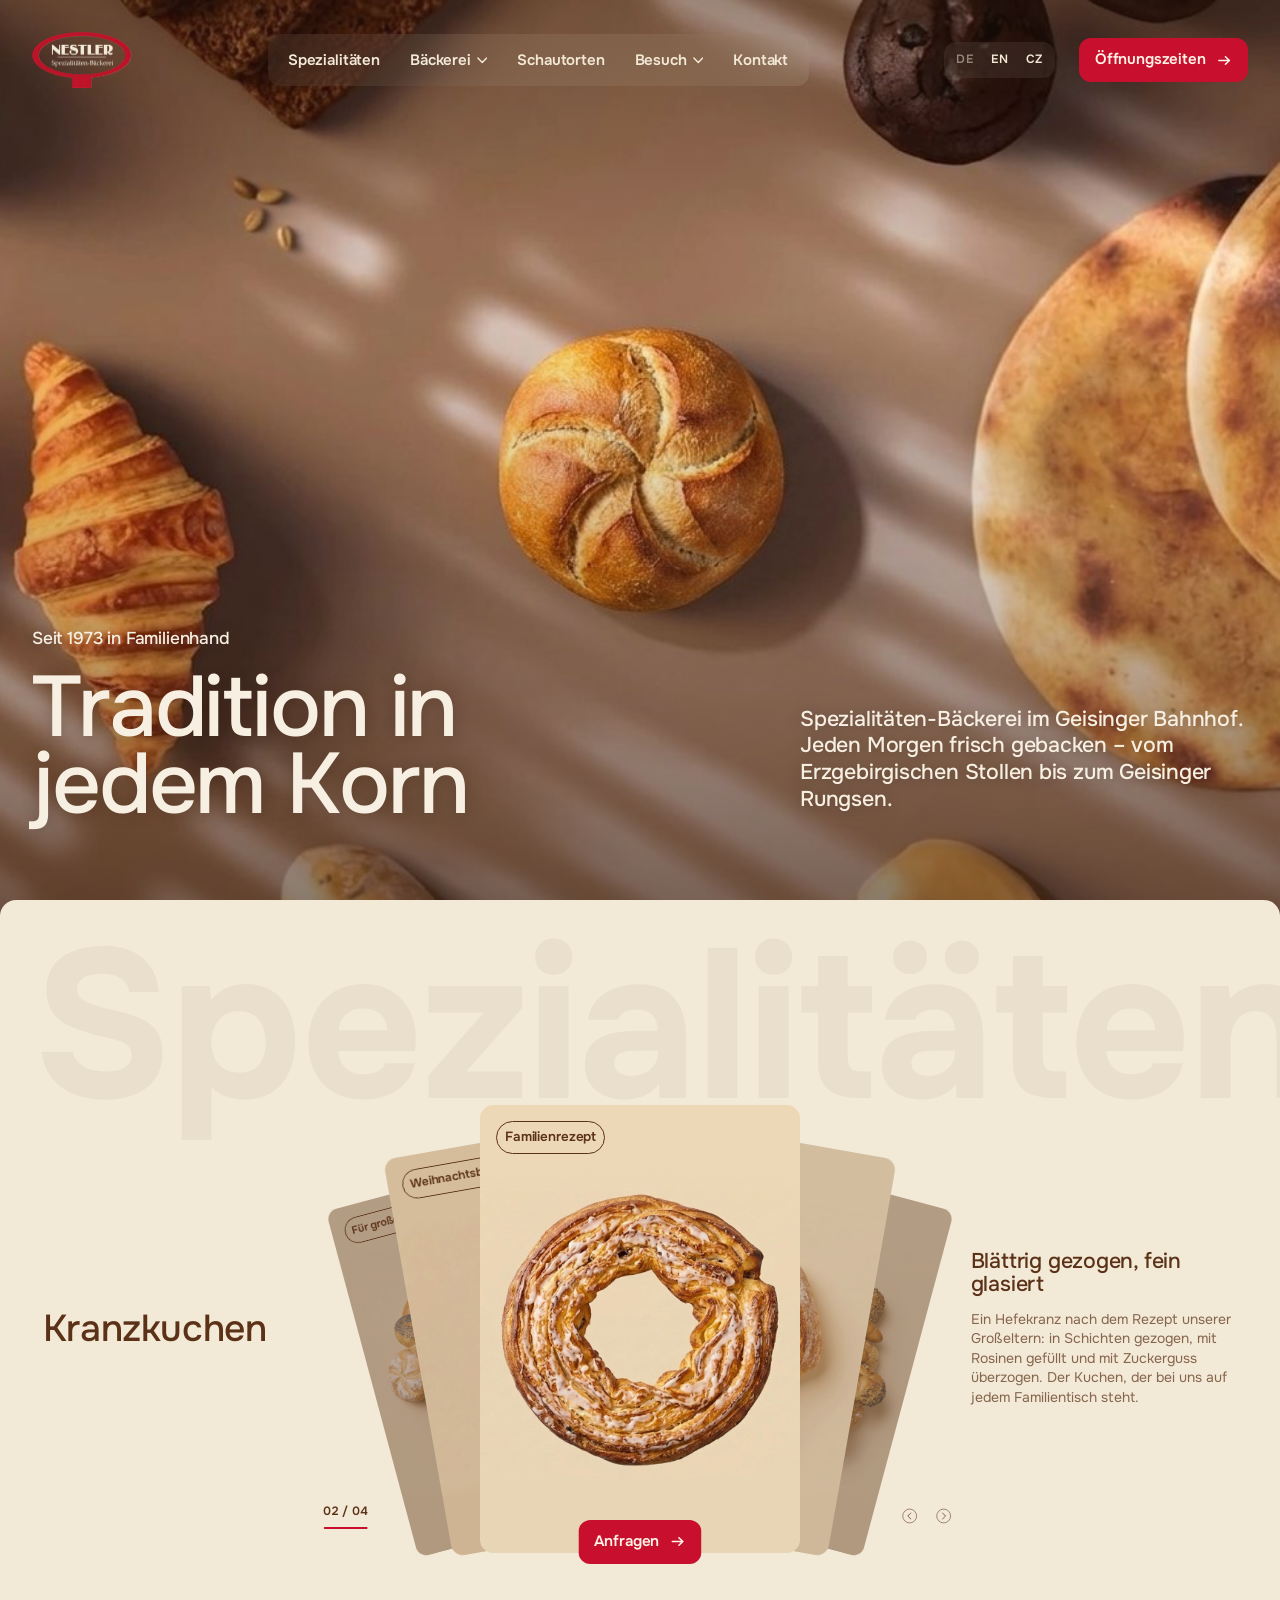
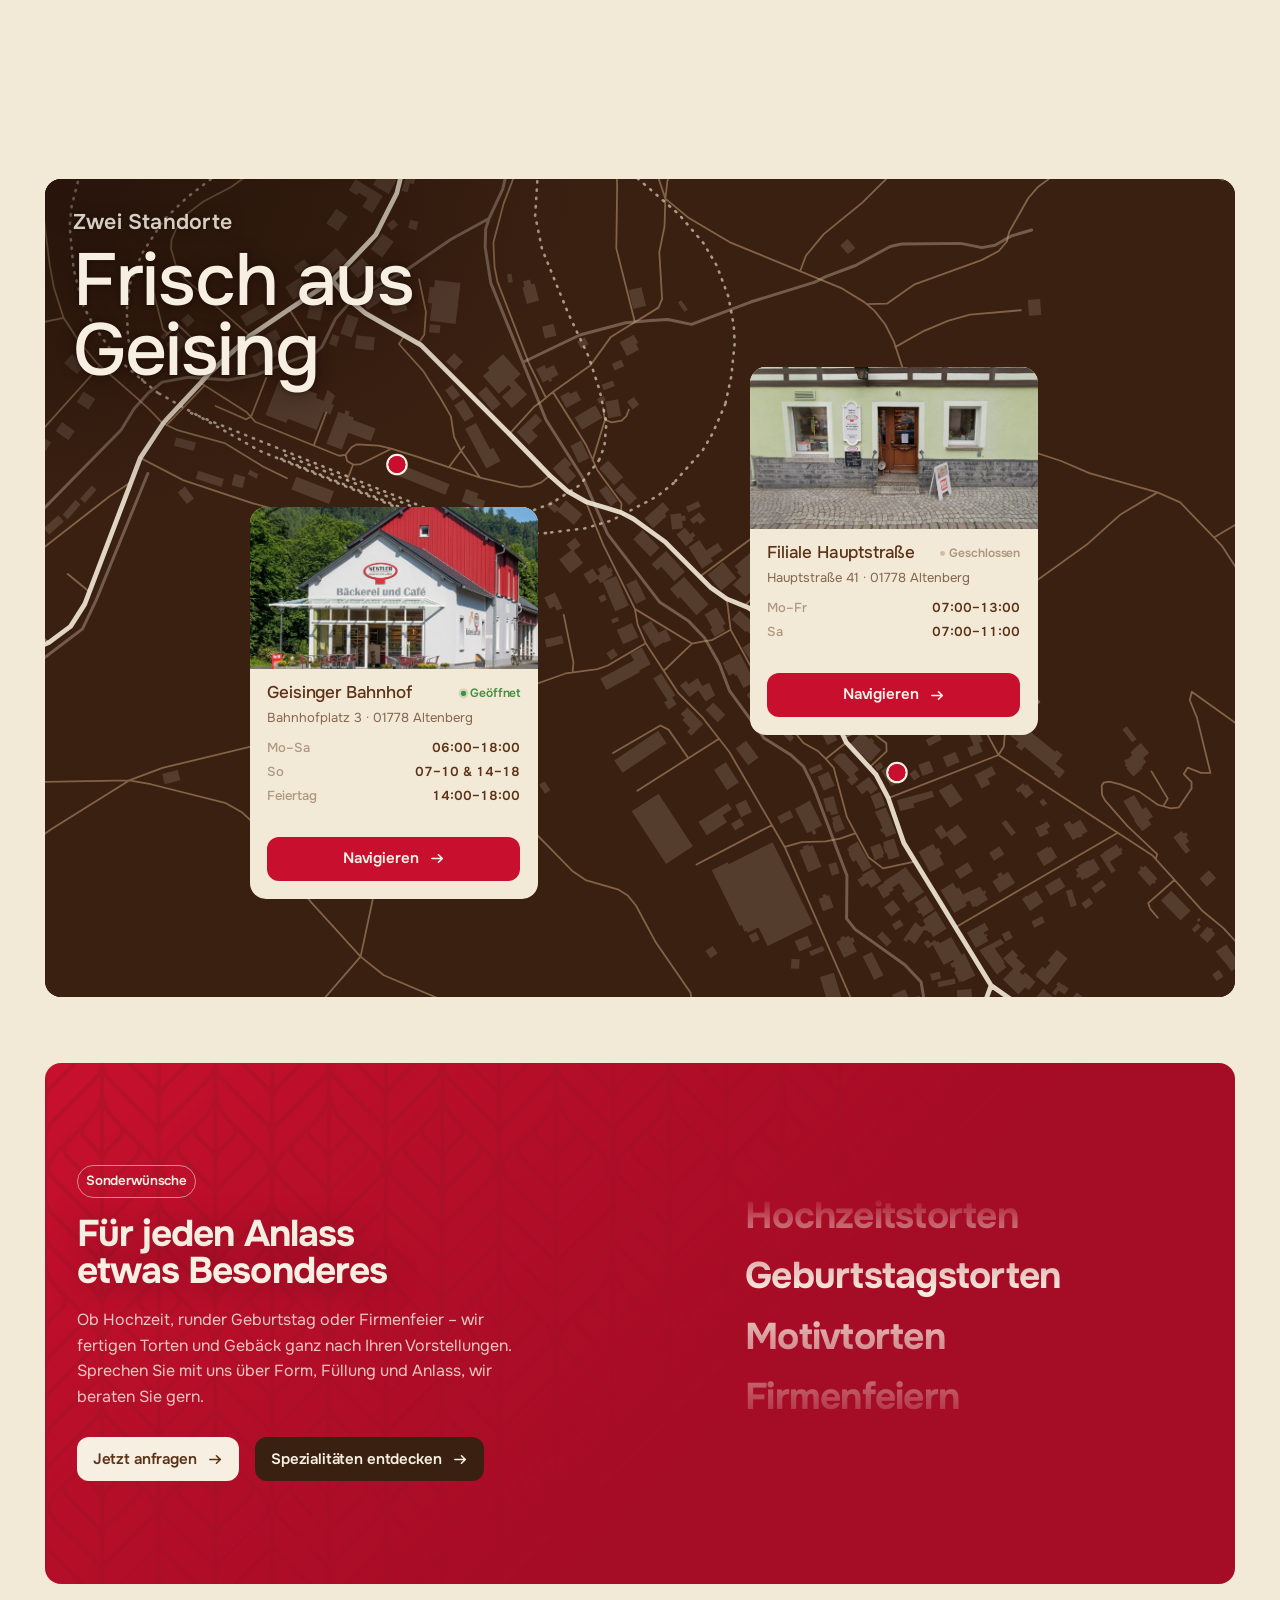
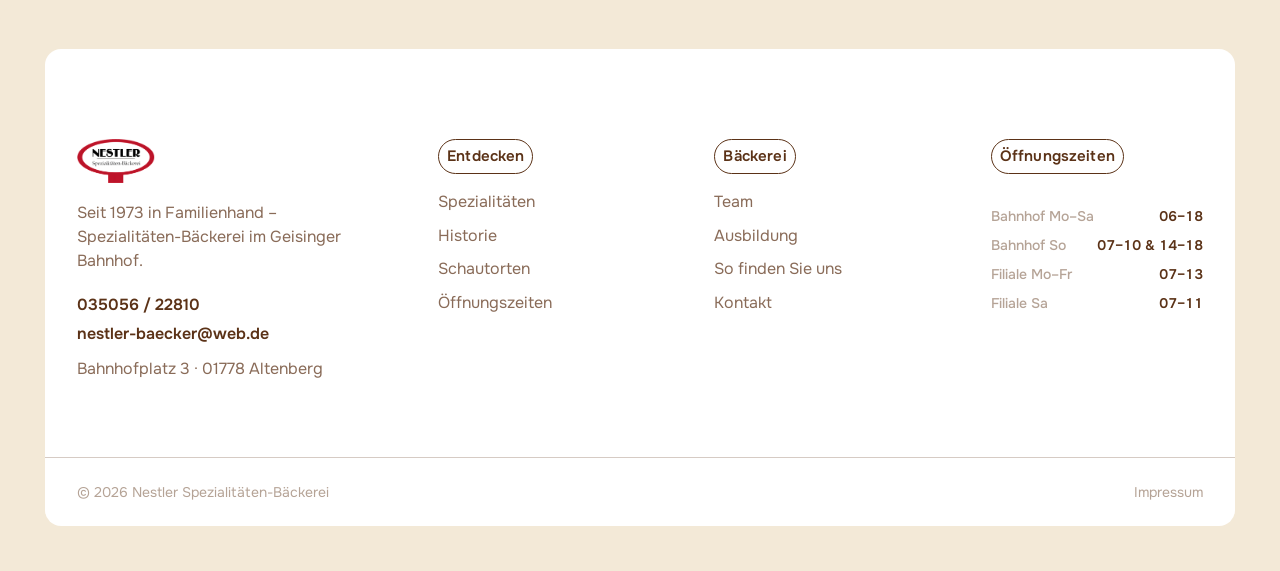
==== commit bae114e2: "Polish website UI and responsive experience" ====
--- a/index.html
+++ b/index.html
@@ -8,8 +8,18 @@
      abgeschnitten wird (Google kappt ab ca. 580px / 55–60 Zeichen). -->
 <title>Nestler Spezialitäten-Bäckerei Geising</title>
 <meta name="description" content="Spezialitäten-Bäckerei im Geisinger Bahnhof: Erzgebirgischer Stollen, Kranzkuchen nach Familientradition und der Geisinger Rungsen. Seit 1973 in Familienhand.">
-<link rel="canonical" href="https://mnestler.uber.space/">
+<link rel="canonical" href="https://richard-bit-ui.github.io/nestler-baeckerei/">
 <meta name="theme-color" content="#F3E9D7">
+
+<!-- Sprachfassungen: bislang nur die Startseite auf Englisch/Tschechisch
+     (/en/, /cs/), die übrigen sieben Seiten gibt es nur auf Deutsch –
+     daher stehen diese drei Alternate-Links nur hier, nicht in den
+     Unterseiten. hreflang="x-default" zeigt wie "de" auf die deutsche
+     Fassung, da sie die vollständigste/ursprüngliche ist. -->
+<link rel="alternate" hreflang="de" href="https://richard-bit-ui.github.io/nestler-baeckerei/">
+<link rel="alternate" hreflang="en" href="https://richard-bit-ui.github.io/nestler-baeckerei/en/">
+<link rel="alternate" hreflang="cs" href="https://richard-bit-ui.github.io/nestler-baeckerei/cs/">
+<link rel="alternate" hreflang="x-default" href="https://richard-bit-ui.github.io/nestler-baeckerei/">
 
 <!-- Vorschaubild für Facebook, LinkedIn, WhatsApp & Co. Eigens auf das
      Standardformat 1200×630 zugeschnitten (nicht gestreckt) – ohne diese
@@ -18,10 +28,12 @@
 <meta property="og:type" content="website">
 <meta property="og:site_name" content="Nestler Spezialitäten-Bäckerei">
 <meta property="og:locale" content="de_DE">
-<meta property="og:url" content="https://mnestler.uber.space/">
+<meta property="og:locale:alternate" content="en_US">
+<meta property="og:locale:alternate" content="cs_CZ">
+<meta property="og:url" content="https://richard-bit-ui.github.io/nestler-baeckerei/">
 <meta property="og:title" content="Nestler Spezialitäten-Bäckerei Geising">
 <meta property="og:description" content="Spezialitäten-Bäckerei im Geisinger Bahnhof: Erzgebirgischer Stollen, Kranzkuchen nach Familientradition und der Geisinger Rungsen. Seit 1973 in Familienhand.">
-<meta property="og:image" content="https://mnestler.uber.space/assets/img/og-image.jpg">
+<meta property="og:image" content="https://richard-bit-ui.github.io/nestler-baeckerei/assets/img/og-image.jpg">
 <meta property="og:image:width" content="1200">
 <meta property="og:image:height" content="630">
 <meta property="og:image:alt" content="Frisch gebackene Brötchen, Croissants und Fladenbrot der Nestler Spezialitäten-Bäckerei">
@@ -29,7 +41,7 @@
 <meta name="twitter:card" content="summary_large_image">
 <meta name="twitter:title" content="Nestler Spezialitäten-Bäckerei Geising">
 <meta name="twitter:description" content="Spezialitäten-Bäckerei im Geisinger Bahnhof: Erzgebirgischer Stollen, Kranzkuchen nach Familientradition und der Geisinger Rungsen. Seit 1973 in Familienhand.">
-<meta name="twitter:image" content="https://mnestler.uber.space/assets/img/og-image.jpg">
+<meta name="twitter:image" content="https://richard-bit-ui.github.io/nestler-baeckerei/assets/img/og-image.jpg">
 
 <!-- Schrift des Vorbilds (modernbakery.com) ist „Season Sans" – eine
      proprietäre Trial-Schrift von Webflow, nicht frei lizenzierbar.
@@ -40,16 +52,78 @@
 <link rel="preconnect" href="https://fonts.googleapis.com">
 <link rel="preconnect" href="https://fonts.gstatic.com" crossorigin>
 <link rel="stylesheet" href="https://fonts.googleapis.com/css2?family=Onest:wght@400;500;600;700;800&display=swap">
-<link rel="stylesheet" href="assets/css/styles.css?v=58">
-<link rel="icon" href="assets/img/logo.png">
+<link rel="stylesheet" href="assets/css/styles.css?v=116">
+<link rel="icon" href="assets/img/favicon.png">
+
+<!-- Strukturierte Daten: zwei Standorte, daher zwei Bakery-Einträge statt
+     eines einzelnen LocalBusiness – Adresse und Öffnungszeiten stehen pro
+     Standort schon in der Öffnungszeiten-Sektion und hier nur noch einmal
+     maschinenlesbar für Google (Rich-Ergebnisse, Karten-Eintrag, Kachel
+     mit Öffnungszeiten in der Suche). Keine Geo-Koordinaten angegeben,
+     da keine verifizierten Werte vorliegen – lieber weglassen als raten. -->
+<script type="application/ld+json">
+[
+  {
+    "@context": "https://schema.org",
+    "@type": "Bakery",
+    "@id": "https://richard-bit-ui.github.io/nestler-baeckerei/#bahnhof",
+    "name": "Nestler Spezialitäten-Bäckerei – Geisinger Bahnhof",
+    "image": "https://richard-bit-ui.github.io/nestler-baeckerei/assets/img/bahnhof-aussenansicht.jpg",
+    "url": "https://richard-bit-ui.github.io/nestler-baeckerei/",
+    "telephone": "+493505622810",
+    "email": "nestler-baecker@web.de",
+    "priceRange": "€€",
+    "foundingDate": "1973",
+    "address": {
+      "@type": "PostalAddress",
+      "streetAddress": "Bahnhofplatz 3",
+      "postalCode": "01778",
+      "addressLocality": "Altenberg",
+      "addressRegion": "Sachsen",
+      "addressCountry": "DE"
+    },
+    "openingHoursSpecification": [
+      { "@type": "OpeningHoursSpecification", "dayOfWeek": ["Monday","Tuesday","Wednesday","Thursday","Friday","Saturday"], "opens": "06:00", "closes": "18:00" },
+      { "@type": "OpeningHoursSpecification", "dayOfWeek": "Sunday", "opens": "07:00", "closes": "10:00" },
+      { "@type": "OpeningHoursSpecification", "dayOfWeek": "Sunday", "opens": "14:00", "closes": "18:00" }
+    ]
+  },
+  {
+    "@context": "https://schema.org",
+    "@type": "Bakery",
+    "@id": "https://richard-bit-ui.github.io/nestler-baeckerei/#filiale",
+    "name": "Nestler Spezialitäten-Bäckerei – Filiale Hauptstraße",
+    "image": "https://richard-bit-ui.github.io/nestler-baeckerei/assets/img/filiale-aussenansicht.jpg",
+    "url": "https://richard-bit-ui.github.io/nestler-baeckerei/",
+    "telephone": "+493505622810",
+    "email": "nestler-baecker@web.de",
+    "priceRange": "€€",
+    "foundingDate": "1973",
+    "address": {
+      "@type": "PostalAddress",
+      "streetAddress": "Hauptstraße 41",
+      "postalCode": "01778",
+      "addressLocality": "Altenberg",
+      "addressRegion": "Sachsen",
+      "addressCountry": "DE"
+    },
+    "openingHoursSpecification": [
+      { "@type": "OpeningHoursSpecification", "dayOfWeek": ["Monday","Tuesday","Wednesday","Thursday","Friday"], "opens": "07:00", "closes": "13:00" },
+      { "@type": "OpeningHoursSpecification", "dayOfWeek": "Saturday", "opens": "07:00", "closes": "11:00" }
+    ]
+  }
+]
+</script>
 </head>
 <body>
-
+  <div class="page-loader" aria-hidden="true"><span class="page-loader__mark">Nestler</span><span class="page-loader__dots"><i></i><i></i><i></i></span></div>
+
+<!-- baustein:kopf -->
 <a class="skip-link" href="#inhalt">Zum Inhalt springen</a>
 
 <header class="nav" id="nav" data-theme="dark">
   <div class="nav__inner">
-    <a class="nav__logo" href="#" aria-label="Nestler Spezialitäten-Bäckerei – Startseite">
+    <a class="nav__logo" href="index.html" aria-label="Nestler Spezialitäten-Bäckerei – Startseite">
       <img class="nav__logo-img nav__logo-img--light" src="assets/img/logo-light.png" alt="" width="800" height="451">
       <img class="nav__logo-img nav__logo-img--dark" src="assets/img/logo.png" alt="" width="800" height="451">
     </a>
@@ -76,12 +150,18 @@
           </button>
           <div class="dropdown" id="menu-besuch" hidden>
             <a class="dropdown__link" href="#oeffnungszeiten"><span>Öffnungszeiten</span><small>Bahnhof und Filiale Hauptstraße</small></a>
-            <a class="dropdown__link" href="anfahrt.html"><span>So finden Sie uns</span><small>Mit der Bahn oder dem Auto</small></a>
+            <a class="dropdown__link" href="#oeffnungszeiten"><span>So finden Sie uns</span><small>Mit der Bahn oder dem Auto</small></a>
           </div>
         </li>
         <li class="nav__item"><a class="nav__link" href="kontakt.html">Kontakt</a></li>
       </ul>
     </nav>
+
+    <div class="nav__lang" aria-label="Sprache wählen">
+      <span class="nav__lang-current" aria-current="true">DE</span>
+      <a class="nav__lang-link" href="en/index.html" hreflang="en" lang="en">EN</a>
+      <a class="nav__lang-link" href="cs/index.html" hreflang="cs" lang="cs">CZ</a>
+    </div>
 
     <a class="btn btn--accent nav__cta" href="#oeffnungszeiten">
       Öffnungszeiten
@@ -95,26 +175,40 @@
 </header>
 
 <div class="mobilmenu" id="mobilmenue" data-scroll-native>
-  <ul class="mobilmenu__list">
-    <li><a href="#spezialitaeten">Spezialitäten</a></li>
-    <li><a href="historie.html">Historie</a></li>
-    <li><a href="team.html">Team</a></li>
-    <li><a href="schautorten.html">Schautorten</a></li>
-    <li><a href="#oeffnungszeiten">Öffnungszeiten</a></li>
-    <li><a href="anfahrt.html">So finden Sie uns</a></li>
-    <li><a href="kontakt.html">Kontakt</a></li>
-  </ul>
-  <a class="btn btn--accent mobilmenu__cta" href="tel:+493505622810">
-    035056 / 22810
-    <svg class="btn__arrow" viewBox="0 0 16 16" aria-hidden="true"><path d="M2 8h11M9 4l4.2 4L9 12" fill="none" stroke="currentColor" stroke-width="1.7" stroke-linecap="round" stroke-linejoin="round"/></svg>
-  </a>
+  <nav class="mobilmenu__nav" aria-label="Hauptnavigation (mobil)">
+    <ul class="mobilmenu__list">
+      <li><a href="#spezialitaeten">Spezialitäten</a></li>
+      <li><a href="schautorten.html">Schautorten</a></li>
+      <li><a href="kontakt.html">Kontakt</a></li>
+    </ul>
+    <p class="mobilmenu__label">Bäckerei</p>
+    <ul class="mobilmenu__list mobilmenu__list--sub">
+      <li><a href="historie.html">Historie</a></li>
+      <li><a href="team.html">Team</a></li>
+      <li><a href="ausbildung.html">Ausbildung</a></li>
+    </ul>
+    <p class="mobilmenu__label">Besuch</p>
+    <ul class="mobilmenu__list mobilmenu__list--sub">
+      <li><a href="#oeffnungszeiten">Öffnungszeiten</a></li>
+      <li><a href="#oeffnungszeiten">So finden Sie uns</a></li>
+    </ul>
+    <p class="mobilmenu__label">Sprache</p>
+    <div class="mobilmenu__lang">
+      <span class="mobilmenu__lang-current" aria-current="true">Deutsch</span>
+      <a class="mobilmenu__lang-link" href="en/index.html" hreflang="en" lang="en">English</a>
+      <a class="mobilmenu__lang-link" href="cs/index.html" hreflang="cs" lang="cs">Čeština</a>
+    </div>
+  </nav>
 </div>
+<!-- /baustein:kopf -->
 
 <main id="inhalt">
 
   <!-- ── Hero ─────────────────────────────────────────────── -->
   <section class="hero" data-nav-theme="dark">
-    <img class="hero__img" src="assets/img/hero.jpg" alt="Brötchen, Croissants, Fladenbrot und Gebäck von oben auf einer warm beleuchteten Fläche" fetchpriority="high" width="1500" height="704">
+    <video class="hero__img" poster="assets/img/hero.jpg" autoplay muted loop playsinline width="1500" height="704" aria-hidden="true">
+      <source src="assets/video/hero.mp4" type="video/mp4" media="(min-width: 768px) and (prefers-reduced-motion: no-preference)">
+    </video>
     <div class="hero__scrim" aria-hidden="true"></div>
     <div class="hero__inner">
       <p class="hero__eyebrow reveal">Seit 1973 in Familienhand</p>
@@ -136,7 +230,6 @@
         <ul class="deck" data-deck>
           <li class="deck__card" data-card data-offset="0" style="--card:#EFD7B3;--card-foot:#E7CDA9"
               data-name="Erzgebirgischer Stollen"
-              data-tag="Weihnachtsbäckerei"
               data-sub="Schwer, saftig, dick gepudert"
               data-text="Butterstollen nach Erzgebirgs-Art, mit Rosinen, Mandeln und Zitronat. Er reift wochenlang, bevor er in Butter und Puderzucker gehüllt wird – Weihnachten zum Aufheben.">
             <img class="deck__media" src="assets/img/stollen.jpg" alt="Erzgebirgischer Stollen, dick mit Puderzucker bestäubt" loading="lazy" width="900" height="900">
@@ -145,7 +238,6 @@
           </li>
           <li class="deck__card" data-card data-offset="1" style="--card:#ECD8B7;--card-foot:#E8D5B5"
               data-name="Kranzkuchen"
-              data-tag="Familienrezept"
               data-sub="Blättrig gezogen, fein glasiert"
               data-text="Ein Hefekranz nach dem Rezept unserer Großeltern: in Schichten gezogen, mit Rosinen gefüllt und mit Zuckerguss überzogen. Der Kuchen, der bei uns auf jedem Familientisch steht.">
             <img class="deck__media" src="assets/img/kranzkuchen.jpg" alt="Goldbrauner Kranzkuchen mit Zuckerguss" loading="lazy" width="864" height="864">
@@ -154,7 +246,6 @@
           </li>
           <li class="deck__card" data-card data-offset="2" style="--card:#ECD7B7;--card-foot:#E7D2B1"
               data-name="Geisinger Rungsen"
-              data-tag="Hausspezialität"
               data-sub="Kräftige Kruste, lockere Krume"
               data-text="Unser Brötchen mit dem Geisinger Namen: rustikal aufgerissen, kräftig ausgebacken, nur hier zu bekommen. Am besten noch warm, direkt aus dem Bahnhof.">
             <img class="deck__media" src="assets/img/rungsen.jpg" alt="Drei Geisinger Rungsen mit heller, bemehlter Kruste" loading="lazy" width="900" height="900">
@@ -163,7 +254,6 @@
           </li>
           <li class="deck__card" data-card data-offset="3" style="--card:#E6D2B4;--card-foot:#E4CEAF"
               data-name="Gemischte Partybrötchen"
-              data-tag="Für große Runden"
               data-sub="Mohn, Sesam, Körner, Butterhörnchen"
               data-text="Von der Mohnschnecke bis zum Butterhörnchen: gemischtes Kleingebäck für Feiern, Vereinsabende und Familientreffen. Auf Wunsch belegt – bitte ein paar Tage vorher bestellen.">
             <img class="deck__media" src="assets/img/partybroetchen.jpg" alt="Bunt gemischte Brötchen mit Mohn, Sesam und Körnern" loading="lazy" width="864" height="864">
@@ -172,7 +262,7 @@
           </li>
         </ul>
 
-        <a class="btn btn--accent deck__cta" href="tel:+493505622810">
+        <a class="btn btn--accent deck__cta" href="kontakt.html#kontakt-form">
           Anfragen
           <svg class="btn__arrow" viewBox="0 0 16 16" aria-hidden="true"><path d="M2 8h11M9 4l4.2 4L9 12" fill="none" stroke="currentColor" stroke-width="1.7" stroke-linecap="round" stroke-linejoin="round"/></svg>
         </a>
@@ -184,7 +274,10 @@
       </div>
 
       <div class="spez__nav">
-        <p class="spez__counter"><span data-slot="index">01</span> / <span data-slot="total">04</span></p>
+        <div class="spez__counter-wrap">
+          <p class="spez__counter"><span data-slot="index">01</span> / <span data-slot="total">04</span></p>
+          <span class="spez__autobar" aria-hidden="true"><span class="spez__autobar-fill" data-autobar></span></span>
+        </div>
         <div class="spez__arrows">
           <button class="arrow" type="button" data-dir="-1" aria-label="Vorherige Spezialität">
             <svg viewBox="0 0 30 30" aria-hidden="true">
@@ -222,6 +315,50 @@
     <div class="oeff__card">
       <h2 class="visually-hidden" id="oeff-heading">Öffnungszeiten</h2>
 
+      <div class="mobile-location-overview" aria-label="Öffnungszeiten und Standorte">
+        <article class="location-tile reveal" data-hours='{"0":[[420,600],[840,1080]],"1":[[360,1080]],"2":[[360,1080]],"3":[[360,1080]],"4":[[360,1080]],"5":[[360,1080]],"6":[[360,1080]]}'>
+          <header class="location-tile__header">
+            <h3>Geisinger Bahnhof</h3>
+            <p>Bahnhofplatz 3 · 01778 Altenberg</p>
+            <a class="btn location-tile__route" href="https://www.google.com/maps/dir/?api=1&destination=Bahnhofplatz+3%2C+01778+Altenberg" target="_blank" rel="noopener" aria-label="Route zum Geisinger Bahnhof öffnen"><svg viewBox="0 0 24 24" aria-hidden="true"><path d="m20 4-7 16-3.5-7L4 9l16-5Z" fill="none" stroke="currentColor" stroke-width="1.8" stroke-linecap="round" stroke-linejoin="round"/></svg></a>
+          </header>
+          <p class="location-tile__status oeff__status" data-status><span class="oeff__status-dot" aria-hidden="true"></span><span data-status-text>&nbsp;</span></p>
+          <p class="location-tile__today" data-status-today>Heute 06:00–18:00</p>
+          <dl class="location-tile__hours"><div><dt>Mo–Sa</dt><dd>06:00–18:00</dd></div><div><dt>So</dt><dd>07–10 &amp; 14–18</dd></div><div><dt>Feiertag</dt><dd>14:00–18:00</dd></div></dl>
+        </article>
+        <article class="location-tile reveal" data-hours='{"0":[],"1":[[420,780]],"2":[[420,780]],"3":[[420,780]],"4":[[420,780]],"5":[[420,780]],"6":[[420,660]]}'>
+          <header class="location-tile__header">
+            <h3>Filiale Hauptstraße</h3>
+            <p>Hauptstraße 41 · 01778 Altenberg</p>
+            <a class="btn location-tile__route" href="https://www.google.com/maps/dir/?api=1&destination=Hauptstra%C3%9Fe+41%2C+01778+Altenberg+Geising" target="_blank" rel="noopener" aria-label="Route zur Filiale Hauptstraße öffnen"><svg viewBox="0 0 24 24" aria-hidden="true"><path d="m20 4-7 16-3.5-7L4 9l16-5Z" fill="none" stroke="currentColor" stroke-width="1.8" stroke-linecap="round" stroke-linejoin="round"/></svg></a>
+          </header>
+          <p class="location-tile__status oeff__status" data-status><span class="oeff__status-dot" aria-hidden="true"></span><span data-status-text>&nbsp;</span></p>
+          <p class="location-tile__today" data-status-today>Heute 07:00–13:00</p>
+          <dl class="location-tile__hours"><div><dt>Mo–Fr</dt><dd>07:00–13:00</dd></div><div><dt>Sa</dt><dd>07:00–11:00</dd></div></dl>
+        </article>
+        <article class="mobile-location-card" data-hours='{"0":[[420,600],[840,1080]],"1":[[360,1080]],"2":[[360,1080]],"3":[[360,1080]],"4":[[360,1080]],"5":[[360,1080]],"6":[[360,1080]]}'>
+          <button class="mobile-location-card__summary" type="button" aria-expanded="false" aria-controls="mobile-bahnhof-details" data-location-details-toggle>
+            <img class="mobile-location-card__photo" src="assets/img/bahnhof-aussenansicht.jpg" alt="Außenansicht der Nestler Spezialitäten-Bäckerei im Geisinger Bahnhof" loading="lazy">
+            <span class="mobile-location-card__body"><span class="mobile-location-card__title-row"><span class="mobile-location-card__name">Geisinger Bahnhof</span><span class="oeff__status" data-status><span class="oeff__status-dot" aria-hidden="true"></span><span data-status-text>&nbsp;</span></span></span><span class="mobile-location-card__today" data-status-today>Heute 06:00–18:00</span></span>
+          </button>
+          <div class="mobile-location-card__details" id="mobile-bahnhof-details" hidden>
+            <p class="mobile-location-card__address">Bahnhofplatz 3 · 01778 Altenberg</p><dl class="mobile-location-card__hours"><div><dt>Mo–Sa</dt><dd>06:00–18:00</dd></div><div><dt>So</dt><dd>07–10 &amp; 14–18</dd></div><div><dt>Feiertag</dt><dd>14:00–18:00</dd></div></dl>
+            <a class="btn btn--accent" href="https://www.google.com/maps/dir/?api=1&destination=Bahnhofplatz+3%2C+01778+Altenberg" target="_blank" rel="noopener">Route <svg class="btn__arrow" viewBox="0 0 16 16" aria-hidden="true"><path d="M2 8h11M9 4l4.2 4L9 12" fill="none" stroke="currentColor" stroke-width="1.7" stroke-linecap="round" stroke-linejoin="round"/></svg></a>
+          </div>
+        </article>
+
+        <article class="mobile-location-card" data-hours='{"0":[],"1":[[420,780]],"2":[[420,780]],"3":[[420,780]],"4":[[420,780]],"5":[[420,780]],"6":[[420,660]]}'>
+          <button class="mobile-location-card__summary" type="button" aria-expanded="false" aria-controls="mobile-filiale-details" data-location-details-toggle>
+            <img class="mobile-location-card__photo" src="assets/img/filiale-aussenansicht.jpg" alt="Eingang der Filiale Hauptstraße 41 in Geising" loading="lazy">
+            <span class="mobile-location-card__body"><span class="mobile-location-card__title-row"><span class="mobile-location-card__name">Filiale Hauptstraße</span><span class="oeff__status" data-status><span class="oeff__status-dot" aria-hidden="true"></span><span data-status-text>&nbsp;</span></span></span><span class="mobile-location-card__today" data-status-today>Heute 07:00–13:00</span></span>
+          </button>
+          <div class="mobile-location-card__details" id="mobile-filiale-details" hidden>
+            <p class="mobile-location-card__address">Hauptstraße 41 · 01778 Altenberg</p><dl class="mobile-location-card__hours"><div><dt>Mo–Fr</dt><dd>07:00–13:00</dd></div><div><dt>Sa</dt><dd>07:00–11:00</dd></div></dl>
+            <a class="btn btn--accent" href="https://www.google.com/maps/dir/?api=1&destination=Hauptstra%C3%9Fe+41%2C+01778+Altenberg+Geising" target="_blank" rel="noopener">Route <svg class="btn__arrow" viewBox="0 0 16 16" aria-hidden="true"><path d="M2 8h11M9 4l4.2 4L9 12" fill="none" stroke="currentColor" stroke-width="1.7" stroke-linecap="round" stroke-linejoin="round"/></svg></a>
+          </div>
+        </article>
+      </div>
+
       <div class="geismap">
         <div class="geismap__frame">
           <img class="geismap__art" src="assets/img/geising-map.svg" alt="" loading="lazy" width="1000" height="885">
@@ -243,7 +380,7 @@
              Live-Anzeige wie zuvor bei den Textkarten. Der Feiertags-
              Sonderfall bleibt ohne Feiertagskalender unberücksichtigt,
              siehe Kurz-Öffnungszeiten unten. -->
-        <div class="geismap__marker" style="--x:29.3%;--y:35.2%">
+        <div class="geismap__marker" data-location="bahnhof" style="--x:29.3%;--y:35.2%">
           <button class="geismap__pin" type="button" aria-expanded="false" aria-controls="pin-bahnhof">
             <span class="geismap__dot" aria-hidden="true"></span>
             <span class="visually-hidden">Geisinger Bahnhof – Öffnungszeiten anzeigen</span>
@@ -269,7 +406,7 @@
           </div>
         </div>
 
-        <div class="geismap__marker geismap__marker--up" style="--x:71.3%;--y:72.8%">
+        <div class="geismap__marker geismap__marker--up" data-location="filiale" style="--x:71.3%;--y:72.8%">
           <button class="geismap__pin" type="button" aria-expanded="false" aria-controls="pin-filiale">
             <span class="geismap__dot" aria-hidden="true"></span>
             <span class="visually-hidden">Filiale Hauptstraße – Öffnungszeiten anzeigen</span>
@@ -297,6 +434,7 @@
     </div>
   </section>
 
+  <!-- baustein:sonderwuensche -->
   <!-- ── Sonderwünsche ────────────────────────────────────────────────
        Vorbild: die modernbakery.com-Startseite ("Custom bakery solutions
        for all") – satte Akzentfläche mit Wasserzeichen-Muster, Pill +
@@ -320,7 +458,7 @@
           <h2 class="sw__title" id="sw-heading">Für jeden Anlass<br>etwas Besonderes</h2>
           <p class="sw__lede">Ob Hochzeit, runder Geburtstag oder Firmenfeier – wir fertigen Torten und Gebäck ganz nach Ihren Vorstellungen. Sprechen Sie mit uns über Form, Füllung und Anlass, wir beraten Sie gern.</p>
           <div class="sw__actions">
-            <a class="btn btn--light" href="kontakt.html">
+            <a class="btn btn--light" href="kontakt.html#kontakt-form">
               Jetzt anfragen
               <svg class="btn__arrow" viewBox="0 0 16 16" aria-hidden="true"><path d="M2 8h11M9 4l4.2 4L9 12" fill="none" stroke="currentColor" stroke-width="1.7" stroke-linecap="round" stroke-linejoin="round"/></svg>
             </a>
@@ -365,10 +503,12 @@
       </div>
     </div>
   </section>
+  <!-- /baustein:sonderwuensche -->
 
 
 </main>
 
+<!-- baustein:footer -->
 <footer class="footer">
  <div class="footer__card">
   <div class="footer__inner">
@@ -398,7 +538,7 @@
       <ul>
         <li><a href="team.html">Team</a></li>
         <li><a href="ausbildung.html">Ausbildung</a></li>
-        <li><a href="anfahrt.html">So finden Sie uns</a></li>
+        <li><a href="#oeffnungszeiten">So finden Sie uns</a></li>
         <li><a href="kontakt.html">Kontakt</a></li>
       </ul>
     </nav>
@@ -406,10 +546,10 @@
     <div class="footer__col">
       <p class="footer__col-title pill">Öffnungszeiten</p>
       <dl class="footer__hours">
-        <div><dt>Bahnhof Mo–Sa</dt><dd>06:00–18:00</dd></div>
+        <div><dt>Bahnhof Mo–Sa</dt><dd>06–18</dd></div>
         <div><dt>Bahnhof So</dt><dd>07–10 &amp; 14–18</dd></div>
-        <div><dt>Filiale Mo–Fr</dt><dd>07:00–13:00</dd></div>
-        <div><dt>Filiale Sa</dt><dd>07:00–11:00</dd></div>
+        <div><dt>Filiale Mo–Fr</dt><dd>07–13</dd></div>
+        <div><dt>Filiale Sa</dt><dd>07–11</dd></div>
       </dl>
     </div>
 
@@ -421,9 +561,10 @@
   </div>
  </div>
 </footer>
-
-
-
-<script src="assets/js/main.js?v=58" defer></script>
+<!-- /baustein:footer -->
+
+
+
+<script src="assets/js/main.js?v=116" defer></script>
 </body>
 </html>
--- a/assets/css/styles.css
+++ b/assets/css/styles.css
@@ -24,8 +24,8 @@
   --r-pill: 100rem;
 
   /* Maße */
-  --pad: clamp(1.25rem, 1.67vw, 2rem);
-  --wrap: 120rem;
+  --pad: clamp(1.25rem, 2.5vw, 3.25rem);
+  --wrap: 112rem;
   --btn-h: clamp(2.75rem, 3.33vw, 4rem);
 
   /* Typo */
@@ -37,6 +37,16 @@
   --fs-word:  clamp(3.5rem, 16vw, 19rem);
 
   --ease: cubic-bezier(.22,.9,.24,1);
+  /* GSAP `power4.inOut` – eine reine Potenzfunktion, keine kubische
+     Bézier-Kurve, daher Punkt für Punkt aus GSAP ausgelesen
+     (`gsap.parseEase("power4.inOut")`, 41 Stützstellen) und als CSS
+     `linear()` nachgebaut statt geschätzt. Die Kurve trägt den
+     site-weiten Scroll-Reveal UND die Pin-Popups der Geising-Karte;
+     sie stand vorher dreimal ausgeschrieben in dieser Datei. */
+  --ease-power4-inout: linear(0,0,0,0,.0002,.0005,.0012,.0026,.0051,.0092,
+    .0156,.0252,.0389,.058,.084,.1187,.1638,.2219,.2952,.3869,.5,.6131,
+    .7048,.7781,.8362,.8813,.916,.942,.9611,.9748,.9844,.9908,.9949,.9974,
+    .9988,.9995,.9998,1,1,1,1);
 
   /* Aus dem Vorbild ausgelesene Zeitkonstanten fürs Mobilmenü */
   --duration-normal: .525s;
@@ -67,10 +77,24 @@
   -webkit-font-smoothing:antialiased;
 }
 
-.visually-hidden{
-  position:absolute;width:1px;height:1px;margin:-1px;padding:0;
-  overflow:hidden;clip:rect(0 0 0 0);white-space:nowrap;border:0;
-}
+.visually-hidden{
+  position:absolute;width:1px;height:1px;margin:-1px;padding:0;
+  overflow:hidden;clip:rect(0 0 0 0);white-space:nowrap;border:0;
+}
+
+/* ── Kurze Ladeebene ──────────────────────────────────────────────── */
+.page-loader{display:none}
+html.js .page-loader{
+  position:fixed;inset:0;z-index:200;display:grid;place-content:center;gap:.9rem;
+  background:var(--cream);color:var(--ink);opacity:1;visibility:visible;
+  transition:opacity .42s var(--ease),visibility .42s var(--ease);
+}
+html.js.is-loaded .page-loader{opacity:0;visibility:hidden;pointer-events:none}
+.page-loader__mark{font-size:1.25rem;font-weight:600;letter-spacing:-.04em;text-align:center}
+.page-loader__dots{display:flex;justify-content:center;gap:.38rem}
+.page-loader__dots i{width:.38rem;height:.38rem;border-radius:50%;background:var(--accent);animation:loader-dot .8s var(--ease) infinite alternate}
+.page-loader__dots i:nth-child(2){animation-delay:.12s}.page-loader__dots i:nth-child(3){animation-delay:.24s}
+@keyframes loader-dot{to{transform:translateY(-.35rem);opacity:.45}}
 
 .skip-link{
   position:fixed;top:.75rem;left:.75rem;z-index:100;
@@ -164,7 +188,6 @@
   min-width:19rem;padding:.5rem;
   border-radius:var(--r-lg);
   background:var(--cream);
-  box-shadow:0 1.5rem 3rem -1rem rgba(58,32,17,.35);
   display:grid;gap:.125rem;
   transform:translate(-50%,-.5rem);opacity:0;pointer-events:none;
   transition:opacity .25s var(--ease), transform .25s var(--ease);
@@ -180,19 +203,43 @@
 
 .nav__cta{flex:none}
 
+/* ── Sprachumschalter ──────────────────────────────────────────────────
+   Kleine Pille wie .nav__list, nur mit zwei/drei kurzen Kürzeln statt
+   der Hauptlinks. Die aktuelle Sprache ist bewusst KEIN Link (man ist ja
+   schon dort) – nur gedämpft dargestellt, damit sie sich trotzdem als
+   "hier bist du" lesen lässt, ohne wie ein totes Tastaturfeld zu wirken. */
+.nav__lang{
+  flex:none;display:flex;align-items:center;gap:.1rem;
+  padding:clamp(.2rem,.3vw,.35rem);border-radius:var(--r);
+  background:var(--nav-pill);
+  backdrop-filter:blur(20px);-webkit-backdrop-filter:blur(20px);
+  transition:background-color .3s var(--ease);
+}
+.nav__lang-current,.nav__lang-link{
+  display:inline-flex;align-items:center;
+  padding:.45em .7em;border-radius:clamp(2px,.21vw,4px);
+  color:var(--nav-fg);
+  font-size:clamp(.75rem,.85vw,.9375rem);font-weight:600;letter-spacing:.02em;
+}
+.nav__lang-current{opacity:.5}
+.nav__lang-link{transition:background-color .2s var(--ease), color .3s var(--ease)}
+.nav__lang-link:hover{background:var(--nav-hover)}
+
 /* Burger */
-.burger{
-  display:none;flex:none;width:2.75rem;height:2.75rem;
-  border-radius:var(--r);align-items:center;justify-content:center;
-  flex-direction:column;gap:.35rem;background:var(--nav-pill);
-}
-.burger span{
-  display:block;width:1.25rem;height:2px;border-radius:2px;
-  background:var(--nav-fg);
-  transition:transform var(--duration-normal) var(--cubic-menu);
-}
-.burger[aria-expanded="true"] span:first-child{transform:translateY(4.5px) rotate(45deg)}
-.burger[aria-expanded="true"] span:last-child{transform:translateY(-4.5px) rotate(-45deg)}
+.burger{
+  position:relative;display:none;flex:none;width:2.75rem;height:2.75rem;
+  border-radius:var(--r);align-items:center;justify-content:center;
+  background:var(--nav-pill);
+}
+.burger span{
+  position:absolute;display:block;width:1.25rem;height:2px;border-radius:2px;
+  background:var(--nav-fg);
+  transition:transform .38s var(--ease),background-color .2s var(--ease);
+}
+.burger span:first-child{transform:translateY(-.25rem)}
+.burger span:last-child{transform:translateY(.25rem)}
+.burger[aria-expanded="true"] span:first-child{transform:rotate(45deg)}
+.burger[aria-expanded="true"] span:last-child{transform:rotate(-45deg)}
 
 /* ── Mobilmenü ─────────────────────────────────────────────────────────
    Öffnen/Schließen 1:1 aus dem Vorbild übernommen (dessen `.nav-center`):
@@ -206,29 +253,91 @@
    werden – nur so lässt sich überhaupt etwas animieren. */
 .mobilmenu{
   position:fixed;inset:0;z-index:55;
-  padding:7rem var(--pad) 2rem;
+  padding-top:7rem;
   background:var(--cream);
-  display:flex;flex-direction:column;gap:2rem;
-  overflow-y:auto;
-  opacity:0;visibility:hidden;
-  transform:translateY(1em);
-  transition:transform var(--duration-normal) var(--cubic-menu),
-             visibility var(--duration-normal) var(--cubic-menu),
-             opacity var(--duration-fast) var(--cubic-menu);
-}
-.mobilmenu[data-open]{
-  opacity:1;visibility:visible;transform:translateY(0);
-  transition-delay:.1s;
-}
+  display:flex;flex-direction:column;
+  /* Nur der Inhaltsbereich scrollt – Kopfbereich und Navigation bleiben
+     dadurch auch auf kurzen Geräten ruhig und vollständig erreichbar. */
+  overflow:hidden;
+  opacity:0;visibility:hidden;
+  transform:translateY(100%);transform-origin:bottom center;
+  transition:transform .58s var(--ease-power4-inout),
+             visibility var(--duration-normal) var(--cubic-menu),
+             opacity .25s var(--ease);
+}
+.mobilmenu[data-open]{
+  opacity:1;visibility:visible;transform:translateY(0) scale(1);
+  transition-delay:0s;
+}
+/* Mobilmenü seit der Mobile-Überarbeitung in Gruppen gegliedert – deckt sich
+   mit der Struktur der Desktop-Dropdowns „Bäckerei"/„Besuch" (siehe Kopf-
+   zeile), statt einer einzigen flachen Liste. Drei oberste, immer sichtbare
+   Haupteinträge (Spezialitäten/Schautorten/Kontakt) oben, darunter zwei
+   beschriftete Untergruppen mit kleinerer Schrift – so bleiben auch mit dem
+   inzwischen achten Eintrag (Ausbildung) alle Ebenen auf einen Blick
+   scannbar, statt als eine lange, gleichrangige Liste zu wirken. */
+.mobilmenu__nav{
+  flex:1 1 auto;min-height:0;overflow-y:auto;
+  padding:0 var(--pad) 1.5rem;
+}
+.mobilmenu__nav>*{opacity:0;transform:translateY(.8rem)}
+.mobilmenu[data-open] .mobilmenu__nav>*{animation:mobilmenu-item-in .52s var(--ease) forwards}
+.mobilmenu[data-open] .mobilmenu__nav>*:nth-child(1){animation-delay:.08s}
+.mobilmenu[data-open] .mobilmenu__nav>*:nth-child(2){animation-delay:.13s}
+.mobilmenu[data-open] .mobilmenu__nav>*:nth-child(3){animation-delay:.18s}
+.mobilmenu[data-open] .mobilmenu__nav>*:nth-child(4){animation-delay:.23s}
+.mobilmenu[data-open] .mobilmenu__nav>*:nth-child(5){animation-delay:.28s}
+.mobilmenu[data-open] .mobilmenu__nav>*:nth-child(6){animation-delay:.33s}
+.mobilmenu[data-open] .mobilmenu__nav>*:nth-child(7){animation-delay:.38s}
+@keyframes mobilmenu-item-in{to{opacity:1;transform:none}}
 .mobilmenu__list{display:grid;gap:.25rem}
 .mobilmenu__list a{
   display:block;padding:.6rem 0;
-  font-size:clamp(1.5rem,7vw,2.25rem);font-weight:500;letter-spacing:-.02em;
+  font-size:clamp(1.375rem,6.4vw,2rem);font-weight:500;letter-spacing:-.02em;
   border-bottom:1px solid var(--ink-25);
 }
-.mobilmenu__cta{align-self:flex-start}
-
-/* ── Hero ──────────────────────────────────────────────────────────── */
+.mobilmenu__label{
+  margin-top:1.4rem;margin-bottom:.35rem;
+  font-size:.75rem;font-weight:600;letter-spacing:.06em;text-transform:uppercase;
+  color:var(--ink-45);
+}
+.mobilmenu__list--sub a{
+  padding:.5rem 0;
+  font-size:clamp(1.125rem,5.2vw,1.5rem);font-weight:500;
+}
+/* Sprachumschalter im Mobilmenü: gleiche Gruppierung wie „Bäckerei"/
+   „Besuch" (Label + eigene Reihe), aber als Pillen statt Liste – der
+   Wechsel ist keine Navigation innerhalb der Seite, sondern ein
+   Sprung auf eine ganz andere Sprachfassung, das darf sich auch optisch
+   unterscheiden. Aktuelle Sprache wie im Desktop-Pendant kein Link. */
+.mobilmenu__lang{display:flex;flex-wrap:wrap;gap:.6rem;margin-top:.5rem}
+.mobilmenu__lang-current,.mobilmenu__lang-link{
+  padding:.5rem 1.1rem;border-radius:var(--r-pill);
+  font-size:1rem;font-weight:600;letter-spacing:.02em;
+  border:1px solid var(--ink-25);
+}
+.mobilmenu__lang-current{opacity:.5}
+.mobilmenu__lang-link{transition:background-color .2s var(--ease)}
+.mobilmenu__lang-link:hover{background:rgba(91,50,23,.07)}
+.is-language-source{display:none!important}
+.mobilmenu__language-trigger{display:grid;grid-template-columns:auto 1fr auto;align-items:center;gap:.65rem;width:100%;margin:0 0 1.5rem;padding:.8rem 0;border-bottom:1px solid var(--ink-25);text-align:left}
+.mobilmenu__language-label{font-size:.75rem;font-weight:600;letter-spacing:.06em;text-transform:uppercase;color:var(--ink-45)}
+.mobilmenu__language-current{justify-self:end;font-size:1rem;font-weight:600}
+.mobilmenu__language-arrow{font-size:1.6rem;line-height:.7;color:var(--ink-45);transition:transform .25s var(--ease)}
+.mobilmenu__language-trigger[aria-expanded="true"] .mobilmenu__language-arrow{transform:rotate(90deg)}
+.language-sheet{position:absolute;z-index:3;right:0;bottom:0;left:0;padding:1.5rem var(--pad) calc(1.5rem + env(safe-area-inset-bottom));background:#FFF;border-radius:var(--r-lg) var(--r-lg) 0 0;box-shadow:0 -1rem 3rem rgba(64,35,14,.18);transform:translateY(105%);visibility:hidden;transition:transform .5s var(--ease-power4-inout),visibility .5s var(--ease)}
+.language-sheet.is-open{transform:translateY(0);visibility:visible}
+.language-sheet__heading{display:flex;align-items:center;justify-content:space-between;margin-bottom:1.25rem;font-size:1.25rem;font-weight:600;letter-spacing:-.02em}
+.language-sheet__heading button{display:grid;place-items:center;width:2.5rem;height:2.5rem;border:1px solid var(--ink-25);border-radius:50%;font-size:1.65rem;font-weight:300;line-height:1;transition:background-color .2s var(--ease),color .2s var(--ease)}
+.language-sheet__heading button:hover{background:var(--ink);color:var(--cream)}
+.language-sheet__options{display:grid;gap:.5rem}
+.language-sheet__options>*{display:flex;align-items:center;justify-content:space-between;min-height:3.35rem;padding:.8rem 1rem;border:1px solid var(--ink-25);border-radius:var(--r);font-size:1.0625rem;font-weight:600}
+.language-sheet__options [aria-current="true"]{background:rgba(91,50,23,.06)}
+.language-sheet__options [aria-current="true"]::after{content:"✓";color:var(--accent);font-size:1.1rem}
+.language-sheet__options a{transition:background-color .2s var(--ease),transform .2s var(--ease)}
+.language-sheet__options a:hover{background:var(--cream);transform:translateX(.15rem)}
+
+/* ── Hero ──────────────────────────────────────────────────────────── */
 .hero{
   position:relative;z-index:0;
   /* +1.5×r-lg unten drauf: genau der Betrag, um den die nächste .section
@@ -253,7 +362,7 @@
   position:relative;height:100%;
   text-shadow:0 .05em .9em rgba(58,32,17,.35);
   max-width:var(--wrap);margin-inline:auto;
-  padding:0 var(--pad) calc(clamp(2.5rem,5vw,6rem) + var(--r-lg) * 1.5);
+  padding:0 var(--pad) calc(clamp(3.5rem,6vw,8rem) + var(--r-lg) * 1.5);
   display:grid;align-items:end;align-content:end;
   grid-template-columns:minmax(0,1.2fr) minmax(0,1fr);
   grid-template-areas:"eyebrow ." "title lede";
@@ -306,10 +415,7 @@
   transform:translate(0,2em);
 }
 html.js .reveal.is-in{
-  animation:rise .8s linear(0,0,0,0,.0002,.0005,.0012,.0026,.0051,.0092,
-    .0156,.0252,.0389,.058,.084,.1187,.1638,.2219,.2952,.3869,.5,.6131,
-    .7048,.7781,.8362,.8813,.916,.942,.9611,.9748,.9844,.9908,.9949,.9974,
-    .9988,.9995,.9998,1,1,1,1) forwards;
+  animation:rise .8s var(--ease-power4-inout) forwards;
 }
 .kontakt__form.reveal{animation-delay:.1s}
 @keyframes rise{to{opacity:1;visibility:visible;transform:none}}
@@ -366,16 +472,19 @@
   --card-h:calc(var(--card-w) / .714);
   --gutter:clamp(1.25rem, 3.333vw, 4rem);  /*  48 @1440 */
   --col-w:clamp(11rem, 20.833vw, 25rem);   /* 300 @1440 */
-  --word-fs:16.3vw;                        /* auf „Spezialitäten" abgestimmt */
+  --word-fs:16.6vw;                        /* auf „Spezialitäten" abgestimmt, Kundenwunsch
+                                               "etwas größer" leicht nach oben angepasst –
+                                               das knapp abgeschnittene Zeilenende bleibt vom
+                                               overflow:hidden der Sektion unsichtbar aufgefangen */
   --word-h:calc(var(--word-fs) * .9);
   --flick:cubic-bezier(.16,1,.3,1);
-  padding-block:clamp(3.5rem, 14.93vw, 17.9rem);
+  padding-block:clamp(4.5rem, 16vw, 20rem);
 }
 
 .spez__word{
   position:absolute;top:var(--pad);left:var(--pad);
   z-index:0;pointer-events:none;user-select:none;
-  font-size:var(--word-fs);font-weight:500;line-height:.9;letter-spacing:-.01em;
+  font-size:var(--word-fs);font-weight:700;line-height:.9;letter-spacing:-.01em;
   color:var(--ink);opacity:.05;white-space:nowrap;
 }
 
@@ -430,11 +539,34 @@
   width:min(49.583vw, 60rem);
   display:flex;align-items:center;justify-content:space-between;gap:1rem;
 }
+.spez__counter-wrap{display:flex;flex-direction:column;align-items:center;gap:.4rem}
 .spez__counter{
   font-size:clamp(.75rem, .833vw, 1rem);
   font-weight:600;line-height:1.5;letter-spacing:.02em;
   font-variant-numeric:tabular-nums;
 }
+/* Automatik-Indikator: zeigt, wann der Fächer von allein weiterspringt.
+   Leere Pille als Schiene, gefüllte Pille läuft per CSS-Keyframe (kein
+   rAF, siehe Sonderwünsche-Lehre oben) synchron mit main.js' AUTO_MS von
+   0 auf voll – main.js setzt dafür `animation-duration` inline und
+   schaltet `.is-filling` per entfernen/reflow/hinzufügen neu an, exakt
+   wie schon beim `.is-swapping`-Textwechsel. Pausiert (Hover/Fokus/
+   Ziehen/reduzierte Bewegung) wird die Klasse einfach entfernt – die
+   Schiene fällt dann leer zurück, statt mitten im Lauf einzufrieren,
+   damit kein Zeit-Offset zwischen Balken und tatsächlichem nächsten
+   Schritt entstehen kann. */
+.spez__autobar{
+  display:block;width:2.75rem;height:2px;
+  border-radius:var(--r-pill);overflow:hidden;
+  background:var(--ink-25);
+}
+.spez__autobar-fill{
+  display:block;width:100%;height:100%;
+  background:var(--accent);
+  transform:scaleX(0);transform-origin:left center;
+}
+.spez__autobar-fill.is-filling{animation-name:spez-fill;animation-timing-function:linear;animation-fill-mode:forwards}
+@keyframes spez-fill{from{transform:scaleX(0)}to{transform:scaleX(1)}}
 .spez__arrows{display:flex;gap:clamp(.25rem,.417vw,.5rem)}
 .arrow{
   position:relative;
@@ -512,14 +644,21 @@
   opacity:var(--veil,0);
   transition:opacity .5s var(--ease);
 }
-.tag{
-  position:absolute;
-  top:clamp(.625rem, 1.25vw, 1.5rem);left:clamp(.625rem, 1.25vw, 1.5rem);
+/* Etikett-Pille. Zwei Ausprägungen mit identischem Aussehen: .tag klebt
+   in der Ecke der Deck-Karte, .pill steht normal im Textfluss (Seiten-
+   Überschriften, Footer-Spaltentitel, Live-Status). Die gemeinsamen
+   Werte standen früher in beiden Regeln wortgleich ausgeschrieben. */
+.tag,.pill{
   padding:clamp(.2rem,.417vw,.5rem) clamp(.45rem,.625vw,.75rem);
   border:1px solid var(--ink);border-radius:var(--r-pill);
   font-size:clamp(.8125rem, 1.042vw, 1.25rem);
   font-weight:600;line-height:1.5;letter-spacing:-.01em;
 }
+.tag{
+  position:absolute;
+  top:clamp(.625rem, 1.25vw, 1.5rem);left:clamp(.625rem, 1.25vw, 1.5rem);
+}
+.pill{display:inline-flex;align-items:center}
 
 /* Fächer – Verschiebung, Drehung und Skalierung 1:1 aus dem Vorbild.
    ±3 und 4 sind die unsichtbaren Warteplätze des Ringlaufs. */
@@ -586,16 +725,6 @@
             cta-steigt 1s cubic-bezier(.16,1,.3,1) both;
 }
 
-/* Statisches Etikett im Stil von .tag (Pille mit Kontur), aber ohne die
-   absolute Positionierung, die dort auf die Deck-Karte zugeschnitten ist. */
-.pill{
-  display:inline-flex;align-items:center;
-  padding:clamp(.2rem,.417vw,.5rem) clamp(.45rem,.625vw,.75rem);
-  border:1px solid var(--ink);border-radius:var(--r-pill);
-  font-size:clamp(.8125rem, 1.042vw, 1.25rem);
-  font-weight:600;line-height:1.5;letter-spacing:-.01em;
-}
-
 /* ── Öffnungszeiten ────────────────────────────────────────────────────
    Gleiches System wie bei „Spezialitäten": blasses Wort-Wasserzeichen
    hinter dem Inhalt, zweispaltiger Aufbau wie im Hero (Text/Bild). Das
@@ -616,8 +745,8 @@
    Kommentar dort. overflow:visible statt :hidden auf .oeff-wrap, aus
    demselben Grund wie schon bei .story (siehe dortiger Kommentar):
    die Popups der Pins müssen über die Kachel hinausragen dürfen. */
-.oeff-wrap{
-  padding:clamp(1.25rem, 3vw, 2.5rem);
+.oeff-wrap{
+  padding:clamp(1.5rem, 3.5vw, 4rem);
   overflow:visible;
 }
 .oeff__card{
@@ -640,7 +769,9 @@
      Media Query weiter unten ohne festes Seitenverhältnis. */
   max-height:100svh;
   border-radius:var(--r-lg);
-  box-shadow:0 1.75rem 3.5rem -2rem rgba(58,32,17,.4);
+  /* Kundenwunsch 22.08.2026: Schlagschatten unter Karten/Boxen jetzt
+     website-weit entfernt (nicht nur bei .sw__card), siehe alle übrigen
+     entfernten box-shadow-Regeln in dieser Datei. */
   background:var(--deep);
 }
 
@@ -652,8 +783,9 @@
    + overflow:hidden fürs Kartenbild – bewusst getrennt von .oeff__card,
    damit dessen eigenes overflow:visible (s.o.) für die Pin-Popups gilt,
    ohne dass die Karte selbst eckig über den Rand hinausragt. */
-.geismap{position:relative;width:100%;height:100%}
-.geismap__frame{position:absolute;inset:0;border-radius:var(--r-lg);overflow:hidden}
+.geismap{position:relative;width:100%;height:100%}
+.mobile-location-overview{display:none}
+.geismap__frame{position:absolute;inset:0;border-radius:var(--r-lg);overflow:hidden}
 .geismap__art{display:block;width:100%;height:100%;object-fit:cover}
 /* Weicher Verlauf hinter der Ecke mit dem Text – dieselbe Technik wie
    .hero__scrim übers Hero-Foto. Wirkt nicht wie ein zugefügtes Element,
@@ -746,7 +878,6 @@
   width:1.15rem;height:1.15rem;border-radius:50%;
   background:var(--accent);
   border:2.5px solid var(--light);
-  box-shadow:0 .2rem .5rem rgba(0,0,0,.45);
   transition:scale .25s var(--ease);
 }
 /* Pulsierender Ring, jetzt auffälliger: zwei versetzte Ringe statt
@@ -791,12 +922,11 @@
 
 .geismap__popup{
   position:absolute;
-  top:calc(100% + .75rem);left:50%;
+  top:calc(100% + 1.75rem);left:50%;
   translate:-50% .5rem;
   width:min(18rem, calc(100vw - 3rem));
   background:var(--cream);
   border-radius:var(--r-lg);
-  box-shadow:0 1.5rem 3rem -1rem rgba(20,8,4,.5);
   overflow:hidden;
   opacity:0;visibility:hidden;pointer-events:none;
   /* transform zusätzlich zur schon vorhandenen translate-Eigenschaft: beide
@@ -811,20 +941,14 @@
      Interaktions-Popup keinen Sinn) – dafür aber mit derselben sorgfältig
      aus GSAP entnommenen power4.inOut-Kurve wie der Rest der Seite, statt
      des schlichten var(--ease), für dieselbe hochwertige Anmutung. */
-  transition:opacity .4s linear(0,0,0,0,.0002,.0005,.0012,.0026,.0051,.0092,
-      .0156,.0252,.0389,.058,.084,.1187,.1638,.2219,.2952,.3869,.5,.6131,
-      .7048,.7781,.8362,.8813,.916,.942,.9611,.9748,.9844,.9908,.9949,.9974,
-      .9988,.9995,.9998,1,1,1,1),
-    translate .4s linear(0,0,0,0,.0002,.0005,.0012,.0026,.0051,.0092,
-      .0156,.0252,.0389,.058,.084,.1187,.1638,.2219,.2952,.3869,.5,.6131,
-      .7048,.7781,.8362,.8813,.916,.942,.9611,.9748,.9844,.9908,.9949,.9974,
-      .9988,.9995,.9998,1,1,1,1),
+  transition:opacity .4s var(--ease-power4-inout),
+    translate .4s var(--ease-power4-inout),
     visibility .4s,
-    transform .25s var(--ease), box-shadow .25s var(--ease);
+    transform .25s var(--ease);
 }
 /* Standorte in der unteren Kartenhälfte öffnen ihr Fenster nach oben,
    sonst ragt es unten über die Karte (bzw. die ganze Sektion) hinaus. */
-.geismap__marker--up .geismap__popup{top:auto;bottom:calc(100% + .75rem);translate:-50% -.5rem}
+.geismap__marker--up .geismap__popup{top:auto;bottom:calc(100% + 1.75rem);translate:-50% -.5rem}
 
 .geismap__marker:hover .geismap__popup,
 .geismap__marker:focus-within .geismap__popup,
@@ -834,12 +958,10 @@
 }
 
 /* Hover auf der Popup-Karte selbst (sobald sie offen ist): hebt sich noch
-   ein Stück weiter an und der Schatten vertieft sich – dasselbe dezente
-   "Kartenmuster" wie schon bei den Spezialitäten-Karten und den Pins,
-   nur eben auf dem Info-Fenster selbst. */
+   ein Stück weiter an – Schatten-Vertiefung (Kundenwunsch 22.08.2026:
+   Schlagschatten website-weit entfernt) entfällt, das Anheben bleibt. */
 .geismap__popup:hover{
   transform:translateY(-.3rem);
-  box-shadow:0 2.25rem 4rem -1rem rgba(20,8,4,.6);
 }
 
 .geismap__photo{display:block;width:100%;aspect-ratio:16/9;object-fit:cover}
@@ -860,8 +982,9 @@
    als ein normales .pill-Etikett gehalten – kein Rahmen/Hintergrund
    mehr, nur ein kleiner Punkt mit leiser Beschriftung neben dem Titel,
    damit der Name der Filiale die Aufmerksamkeit behält. */
-.oeff__status{
-  border:none;padding:0;
+.oeff__status{
+  display:inline-flex;align-items:center;
+  border:none;padding:0;
   gap:.35em;
   font-size:.75rem;font-weight:600;
   color:var(--ink-45);
@@ -957,10 +1080,15 @@
   padding-inline:8vw;
   will-change:transform;
 }
+/* 1:1 vom Vorbild übernommen (Live-Analyse per getComputedStyle, siehe
+   Projektnotizen): die Linie ist dort tatsächlich ein `outline:1px dashed`
+   in der normalen Fließtext-Tinte (kein Akzent-Rot!) auf einem 0px hohen
+   Element – hier als äquivalentes `border-top` nachgebaut (gleiche Optik,
+   ohne die Sonderrolle von outline zu brauchen). */
 .storyhz__line{
-  position:absolute;left:0;top:50%;height:3px;
+  position:absolute;left:0;top:50%;height:0;
+  border-top:1px dashed var(--ink);
   transform:translateY(-50%);
-  background-image:repeating-linear-gradient(to right, var(--accent) 0 10px, transparent 10px 22px);
 }
 
 /* ── Intro-Karte (entspricht .timeline__info im Vorbild) ──────────────
@@ -989,7 +1117,6 @@
   width:clamp(18rem,35vw,32rem);aspect-ratio:3/2;
   border-radius:var(--r-lg);overflow:hidden;
   background:var(--card);
-  box-shadow:0 1.75rem 3.5rem -2rem rgba(58,32,17,.4);
 }
 .storyhz__intro-image img{display:block;width:100%;height:100%;object-fit:cover}
 
@@ -1000,52 +1127,67 @@
   text-align:center;
 }
 
-/* Jahr/Titel/Punkt/Foto animieren einzeln, ausgelöst durch is-in-* auf
+/* Jahr/Titel/Punkt animieren einzeln, ausgelöst durch is-in-* auf
    .storyhz__item (siehe main.js) – nicht mehr der ganze Punkt auf
-   einmal. Timing/Delay/Easing 1:1 vom Original-Script übernommen. */
+   einmal. Timing/Easing/Zielwerte 1:1 aus den echten GSAP-Tween-Vars des
+   Vorbilds ausgelesen (per ScrollTrigger.getAll()/anim.vars, nicht mehr
+   nur geschätzt, siehe Projektnotizen): Jahr autoAlpha 0→1 + y 8px→0,
+   0,5s power1.out; Titel/Beschriftung dieselbe Eigenschaften, aber 0,6s;
+   Punkt scale 0→1 + autoAlpha 0→1, 0,5s back.out(2). Farblich ist dort
+   NICHTS akzentfarben – Jahr, Punkt und Linie stehen in derselben
+   Fließtext-Tinte wie die Beschriftung (`rgb(91,50,23)`, deckt sich exakt
+   mit unserem `--ink`). Vorher hatten Jahr/Punkt/Linie hier fälschlich
+   `var(--accent)` – keine bewusste Akzent-Übertragung, sondern eine
+   Abweichung vom Original, jetzt auf `--ink` korrigiert. */
 .storyhz__year{
-  color:var(--accent);font-weight:600;font-variant-numeric:tabular-nums;
+  color:var(--ink);font-weight:500;font-variant-numeric:tabular-nums;
   font-size:clamp(1.375rem,1.8vw,1.75rem);
   margin-bottom:.7em;
   opacity:0;transform:translateY(.5em);
-  transition:opacity .5s var(--ease-power1-out) .12s, transform .5s var(--ease-power1-out) .12s;
+  transition:opacity .5s var(--ease-power1-out), transform .5s var(--ease-power1-out);
 }
 .storyhz__item.is-in-year .storyhz__year{opacity:1;transform:translateY(0)}
 
+/* Punkt: im Vorbild ein winziger (8px), voll deckend gefüllter Kreis in
+   Tinte-Farbe, ohne Ring/Rahmen – kein optischer Unterschied zwischen dem
+   ersten und den übrigen Punkten (per getComputedStyle verglichen, exakt
+   identisch). Vorher ein großer (1,1rem) hohler Ring mit Akzent-Rahmen
+   und akzentfarbenem ersten Punkt – beides Abweichungen, jetzt entfernt. */
 .storyhz__dot{
-  width:1.1rem;height:1.1rem;border-radius:50%;
-  background:var(--cream);border:3px solid var(--accent);
+  width:.5rem;height:.5rem;border-radius:50%;
+  background:var(--ink);
   margin-bottom:1em;
   opacity:0;transform:scale(0);
   transition:opacity .5s var(--ease-back-out2), transform .5s var(--ease-back-out2);
 }
-.storyhz__dot--first{background:var(--accent)}
 .storyhz__item.is-in-dot .storyhz__dot{opacity:1;transform:scale(1)}
 
 .storyhz__caption{
   max-width:28ch;color:var(--ink-70);
   font-size:clamp(1.0625rem,1.3vw,1.3125rem);line-height:1.5;
   opacity:0;transform:translateY(.6em);
-  transition:opacity .6s var(--ease-power1-out) .2s, transform .6s var(--ease-power1-out) .2s;
+  transition:opacity .6s var(--ease-power1-out), transform .6s var(--ease-power1-out);
 }
 .storyhz__item.is-in-title .storyhz__caption{opacity:1;transform:translateY(0)}
 
-/* Foto: alternierender Dreheinstieg (-3°→3° bzw. umgekehrt, je nachdem
-   ob das Foto oben oder mittig sitzt – deckt sich im Markup exakt mit
-   dem bestehenden img-top/img-center-Wechsel), löst schon beim
-   Kanteneintritt aus (kein Warten auf 80/85/90%). */
+/* Foto: im Vorbild KEIN Fade-in mit CSS-Transition, sondern eine per
+   Scroll-Fortschritt "geschrubbte" GSAP-Rotation (ease:none, scrub:true)
+   zwischen zwei Schwellen – dreht sich also gleichmäßig MIT dem Scrollen
+   statt einmalig anzuspringen. main.js schreibt den Rotationswinkel
+   deshalb direkt als Inline-Style bei jedem Scroll-Tick (kein
+   CSS-transition mehr nötig/gewünscht). Ziel-Rotation ist im Vorbild bei
+   JEDEM Foto +3° (nicht alternierend) – die frühere Umkehrung auf
+   img-center (3°→-3°) war eine Fehlannahme, jetzt für alle Fotos
+   einheitlich -3°→3°. img-top/img-center bleiben nur noch für die
+   Bildposition (Reihenfolge/Abstand) im Einsatz. */
 .storyhz__image{
   width:100%;aspect-ratio:4/3;
   border-radius:var(--r-lg);overflow:hidden;
   background:var(--card);
-  box-shadow:0 1.75rem 3.5rem -2rem rgba(58,32,17,.4);
   margin-bottom:1.4em;
-  transform:rotate(var(--rot-start));
-  transition:transform .8s var(--ease-power2-out);
-}
-.storyhz__item--img-top .storyhz__image{--rot-start:-3deg;--rot-end:3deg}
-.storyhz__item--img-center .storyhz__image{--rot-start:3deg;--rot-end:-3deg;margin-bottom:0;margin-top:1.4em;order:3}
-.storyhz__item.is-in-img .storyhz__image{transform:rotate(var(--rot-end))}
+  transform:rotate(-3deg);
+}
+.storyhz__item--img-center .storyhz__image{margin-bottom:0;margin-top:1.4em;order:3}
 .storyhz__image img{display:block;width:100%;height:100%;object-fit:cover}
 
 /* ── Statischer Fallback: Mobil und prefers-reduced-motion ───────────
@@ -1053,10 +1195,18 @@
    nicht gewünscht (reduzierte Bewegung) oder auf schmalen Bildschirmen
    keine gute Idee ist (horizontales Scroll-Hijacking ist auf einem
    Touch-Screen kein Vergnügen). Der Zeitstrahl fließt dann normal
-   untereinander, ganz ohne position:sticky/transform – und da hier gar
-   kein Scroll-Handler läuft, der is-in-* setzen könnte, werden Jahr/
-   Titel/Punkt/Foto direkt auf ihren Endzustand gezwungen statt auf ein
-   nie kommendes Trigger-Signal zu warten. */
+   untereinander, ganz ohne position:sticky/transform.
+   Kundenwunsch „auch mobil 1:1 nachbauen": das Vorbild deaktiviert
+   unterhalb 992px zwar den horizontalen Pin, NICHT aber die einzelnen
+   Jahr/Titel/Punkt/Foto-Trigger – die animieren dort weiter per
+   normalem Vertikal-Scroll ein (per Introspektion bestätigt, siehe
+   Projektnotizen). Jahr/Titel/Punkt/Foto bleiben deshalb hier auf ihren
+   normalen (nicht-statischen) Animations-Regeln – main.js hängt für
+   [data-static] OHNE [data-nomotion] einen eigenen Vertikal-Scroll-
+   Handler ein, der dieselben is-in-*-Klassen setzt wie das Desktop-
+   Pinning. NUR bei [data-nomotion] (reduzierte Bewegung) werden Jahr/
+   Titel/Punkt/Foto weiter hart auf ihren Endzustand gezwungen, weil dort
+   kein Scroll-Handler läuft. */
 .story[data-static] .storyhz__spacer{height:auto}
 .story[data-static] .storyhz__sticky{display:block;position:static;height:auto;padding-block:clamp(2.5rem,6vw,4rem)}
 .story[data-static] .storyhz__track{
@@ -1065,23 +1215,54 @@
 }
 .story[data-static] .storyhz__line{display:none}
 
+.story[data-nomotion] .storyhz__year,
+.story[data-nomotion] .storyhz__caption{opacity:1;transform:none;transition:none}
+.story[data-nomotion] .storyhz__dot{opacity:1;transform:none;transition:none}
+.story[data-nomotion] .storyhz__image{transform:none}
+
 .story[data-static] .storyhz__intro{min-width:0}
 .story[data-static] .storyhz__intro-image{width:100%;max-width:24rem;margin-inline:auto}
 
+/* 1:1 vom Vorbild übernommen (Live-Analyse bei 375px UND 768px, siehe
+   Projektnotizen): unterhalb des 992px-Breakpoints ist der Fließ-Fallback
+   dort bei JEDER Breite dieselbe volle Spalte – Foto zuerst in voller
+   Breite, dann Jahr, dann Beschriftung – keine Zwischenstufe mit Jahr/
+   Foto nebeneinander. Vorher gab es hier bis 560px eine Reihen-Anordnung
+   (Jahr 8rem + Bild 9rem nebeneinander); das war eine eigene Zwischenlösung
+   und wich vom Vorbild ab, deshalb jetzt für den ganzen Fallback-Bereich
+   vereinheitlicht. */
+/* Vorbild zeigt den Punkt mobil weiterhin an, als Anker auf einer
+   senkrechten Linie neben der gestapelten Liste (bestätigt per
+   getComputedStyle: dotDisplay:"block" bei 768px, Linie dreht dort auf
+   eine 2px breite, item-hohe Vertikale). Hier pro Punkt als eigener
+   `border-left` auf dem Item nachgebaut statt eines einzelnen,
+   durchgehenden Elements – robuster gegenüber unterschiedlich hohen
+   Punkten, mit einer kleinen (optisch kaum wahrnehmbaren) Lücke pro
+   Abstand zwischen den Punkten statt einer pixelgenau durchgehenden
+   Linie. */
 .story[data-static] .storyhz__item{
-  width:100%;flex-direction:row;text-align:left;align-items:center;
-  gap:clamp(1.25rem,3vw,2rem);
+  position:relative;
+  width:100%;flex-direction:column;align-items:flex-start;text-align:left;
+  gap:.75rem;
+  padding-left:1.5rem;
+  border-left:1px dashed var(--ink);
 }
 .story[data-static] .storyhz__item > *{margin:0}
-.story[data-static] .storyhz__year{order:1;flex:none;width:8rem;opacity:1;transform:none;transition:none}
-.story[data-static] .storyhz__dot{display:none}
-.story[data-static] .storyhz__caption{order:2;flex:1;max-width:none;opacity:1;transform:none;transition:none}
-.story[data-static] .storyhz__image{order:3;flex:none;width:9rem;aspect-ratio:1;margin:0;opacity:1;transform:none;transition:none}
-.story[data-static] .storyhz__item--img-center .storyhz__image{order:3}
+.story[data-static] .storyhz__dot{
+  display:block;position:absolute;left:calc(-.25rem - .5px);top:0;
+}
+.story[data-static] .storyhz__image{order:1;width:100%;aspect-ratio:16/10;margin-bottom:.25rem}
+.story[data-static] .storyhz__item--img-center .storyhz__image{order:1;margin-top:0}
+.story[data-static] .storyhz__year{order:2;width:auto}
+.story[data-static] .storyhz__caption{order:3;max-width:none}
 
 /* ── Responsive ────────────────────────────────────────────────────── */
 @media (max-width:900px){
   .nav__center{display:none}
+  /* Wandert unter dieser Breite ins Mobilmenü (.mobilmenu__lang) – in der
+     schmalen Kopfzeile neben Logo, CTA und Burger wäre für eine dritte
+     Pille kein Platz mehr, ohne dass es gedrängt wirkt. */
+  .nav__lang{display:none}
   .nav__cta{margin-left:auto}
   .burger{display:flex}
 }
@@ -1104,6 +1285,16 @@
     padding-top:calc(var(--pad) + var(--word-h) + clamp(1rem,3vw,2.5rem));
     padding-bottom:clamp(3rem,8vw,6rem);
   }
+  /* Der blasse Wasserzeichen-Schriftzug hing per festem left:var(--pad)
+     immer links – auf dem Desktop passend zur dort ebenfalls linksbündigen
+     Namensspalte, hier ab Tablet-Breite aber ein Bruch, weil Name/Text
+     darunter (s. .spez__name/.spez__copy unten) auf zentriert umschalten.
+     Jetzt mittig über die ganze Sektionsbreite. Gewicht hier zurück auf
+     500 (Desktop bleibt 700, Kundenwunsch von vorhin): Live-Analyse des
+     Vorbilds bei 375px (.featured-bg h2, dortiges Pendant zu diesem
+     Schriftzug) zeigt dort ebenfalls Gewicht 500, nicht fett – bei 700
+     wirkte unserer im Vergleich klobiger als das Vorbild-Mobilbild. */
+  .spez__word{left:50%;translate:-50% 0;font-weight:500}
   .spez__stage{
     height:auto;flex-direction:column;
     gap:clamp(1.25rem,3vw,2.25rem);
@@ -1112,7 +1303,12 @@
   .spez__deckwrap{height:auto;margin-bottom:calc(var(--btn-h) * .45)}
   .spez__name{
     position:static;translate:none;width:min(38rem,100%);
-    text-align:center;font-size:clamp(1.5rem,4.44vw,2.75rem);
+    text-align:center;
+    /* Live-Analyse des Vorbilds bei 375px (.flick-card__title, dortiges
+       Pendant): 28.2px, nicht die vorher hier stehenden 24px (4.44vw) –
+       um gut 17% größer als bei uns, Gewicht/Zeilenhöhe/Letter-Spacing
+       stimmten dagegen schon überein. */
+    font-size:clamp(1.5rem,7.5vw,2.75rem);
   }
   .deck{height:auto;aspect-ratio:.714}
   .spez__copy{
@@ -1131,18 +1327,48 @@
   .spez__nav{flex-direction:column;gap:.9rem}
   .spez__arrows{order:-1;gap:.75rem}
   .arrow{width:2rem}          /* Vorbild: 31 px – Tippfläche kommt vom ::after */
-}
-
-/* Öffnungszeiten-Button bleibt bis zur kleinsten Breite neben dem Burger
-   sichtbar (Kundenwunsch: "oben links neben dem Burger") – zuvor wurde er
-   hier komplett ausgeblendet. Auf sehr schmalen Geräten (≤400px, z.B. ein
-   320px-iPhone SE) reichen Logo + Volltext-Button + Burger nicht mehr
-   nebeneinander (gemessen: Burger ragt sonst über den Viewport-Rand
-   hinaus) – dort wird der Button auf reine Textgröße gestutzt: Pfeil weg,
-   engere Innenabstände, engerer Abstand zu Logo/Burger. */
-@media (max-width:400px){
+  /* Kundenwunsch: auf dem Handy nur noch die Kurzunterschrift zeigen, der
+     Fließtext fällt weg – und der Anfragen-Button rückt dafür tiefer in
+     die Karte hinein statt größtenteils darunter zu hängen, wie im
+     Vorbild. */
+  .spez__text{display:none}
+  .deck__cta{bottom:calc(var(--btn-h) * .2)}
+  .spez__deckwrap{margin-bottom:0}
+}
+
+/* Handy: die Karte war mit 60vw auf schmalen Screens (z. B. 375px = 225px)
+   spürbar kleiner als auf dem Tablet-Zwischenschritt und wirkte neben dem
+   Fließtext eher wie ein Beiwerk als wie das eigentliche Produktfoto –
+   deutlich vergrößert, damit sie auf dem Handy die Bühne bekommt, die ihr
+   im Vorbild auf jeder Breite zusteht. Beschreibung dafür etwas enger
+   geführt (kleinere Schrift/Abstand), damit unter der jetzt höheren Karte
+   nicht zu viel zusätzliche Bildschirmlänge draufgeht. */
+@media (max-width:480px){
+  .spez{--card-w:76vw}
+  .spez__copy{gap:.6em}
+  .spez__text{font-size:.9375rem}
+}
+
+/* Kundenwunsch: der „Öffnungszeiten"-Button soll auf dem Handy oben in der
+   Kopfzeile sichtbar BLEIBEN statt hinter dem Burger zu verschwinden – ein
+   vorheriger Anlauf hatte ihn unter 640px ganz ausgeblendet (Begründung:
+   „bleibt ja zwei Taps entfernt"), das machte ihn in der Praxis aber gerade
+   NICHT mehr erreichbar. Der schmalere Innenabstand (.nav__inner) bleibt
+   wie vorher – ohne die zentrierte Hauptnavigation/Sprachpille (beide ab
+   900px per .nav__center/.nav__lang ausgeblendet) ist links vom Burger nur
+   noch Logo + dieser Button, das reicht auf jeder gängigen Handybreite
+   (durchgemessen ab 360px) knapp aber sauber ohne Umbruch. */
+@media (max-width:640px){
   .nav__inner{gap:.75rem}
-  .nav__cta{padding-inline:.75rem}
+}
+/* Sicherheitsnetz für sehr schmale/alte Geräte (≤340px, z. B. iPhone SE
+   1. Generation/iPhone 5 mit 320px): Logo + voller Button + Burger passen
+   ab ~360px nachweislich nebeneinander (durchgemessen), darunter würde der
+   Button ohne diese Verschlankung über den Rand hinaus laufen. Pfeil weg
+   und engere Polster statt den Button (wie vor dem letzten Anlauf) wieder
+   ganz zu verstecken. */
+@media (max-width:340px){
+  .nav__cta{padding-inline:.625rem}
   .nav__cta .btn__arrow{display:none}
 }
 
@@ -1153,18 +1379,92 @@
    hier standardmäßig zu (display:none, nimmt keinen Platz weg) und
    werden erst per Pin-Tap eingeblendet – der erste Blick soll noch die
    Karte selbst zeigen, nicht schon beide vollen Info-Karten. */
-@media (max-width:640px){
-  .geismap{display:flex;flex-direction:column;gap:1rem;padding:1rem}
-  .geismap__frame{position:relative;inset:auto;aspect-ratio:16/10;margin:-1rem -1rem 0}
-  .oeff__card{aspect-ratio:auto;height:auto;max-height:none}
-  .geismap__marker{position:static;margin:0}
-  .geismap__popup{position:static;width:100%;display:none;translate:none}
-  /* .is-open zählt als zwei Klassen auf einem Element + .geismap__popup
-     macht drei insgesamt – spezifischer als die :hover/:focus-within/
-     .is-open-Regel weiter oben (die dort translate:-50% 0 setzt und
-     sonst gewinnen würde), daher hier translate erneut auf none. */
-  .geismap__marker.is-open .geismap__popup{display:block;translate:none}
-}
+@media (max-width:640px){
+  .oeff__card{container-type:normal;aspect-ratio:auto;height:auto;max-height:none;background:transparent}
+  .geismap{display:none}
+  /* Jede Filiale bleibt eine eigene Kachel. Der beige Detailblock sitzt
+     frei darunter, ohne dass eine gemeinsame weiße Fläche ihn einrahmt. */
+  .mobile-location-overview{display:grid;gap:1.65rem;margin-block:1.65rem;padding:0;border-radius:0;background:transparent}
+  .mobile-location-overview:has(.location-tile) .mobile-location-card{display:none}
+  .location-tile{
+    display:grid;gap:.95rem;padding:1.3rem 1.25rem;border:1px solid rgba(91,50,23,.2);border-radius:var(--r-lg);
+    background:linear-gradient(135deg,#F3E9D7 0%,var(--card) 100%);text-align:center;
+    transition:transform .35s var(--ease),box-shadow .35s var(--ease),border-color .35s var(--ease);
+  }
+  .location-tile:nth-child(2).reveal.is-in{animation-delay:.1s}
+  @media (hover:hover){.location-tile:hover{transform:translateY(-.3rem);border-color:rgba(91,50,23,.32);box-shadow:0 .85rem 1.75rem rgba(64,35,14,.12)}}
+  .location-tile:focus-within{transform:translateY(-.16rem);border-color:rgba(91,50,23,.32);box-shadow:0 .7rem 1.4rem rgba(64,35,14,.1)}
+  .location-tile:active{transform:scale(.992)}
+  .location-tile__header{position:relative}
+  .location-tile__header h3{padding-right:2.15rem;font-size:clamp(1.45rem,6.3vw,1.85rem);font-weight:500;line-height:1.1;letter-spacing:-.03em}
+  .location-tile__header p{margin-top:.45rem;font-size:.875rem;color:var(--ink-70)}
+  .location-tile__status{display:none}
+  .location-tile__today{display:inline-flex;justify-self:center;align-items:center;gap:.45rem;font-size:.95rem;font-weight:600}
+  .location-tile__today::before{content:"";width:.45rem;height:.45rem;border-radius:50%;background:var(--ink-25)}
+  .location-tile:has(.oeff__status[data-open="true"]) .location-tile__today::before{background:#3F9142;box-shadow:0 0 0 .2em rgba(63,145,66,.18);animation:location-status-breathe 2.4s ease-out infinite}
+  @keyframes location-status-breathe{50%{box-shadow:0 0 0 .38em rgba(63,145,66,.06)}}
+  .location-tile__hours{display:grid;gap:.55rem;margin:0;padding-top:.2rem;text-align:left}
+  .location-tile__hours div{display:flex;justify-content:space-between;gap:1rem}
+  .location-tile__hours dt{font-size:.875rem;color:var(--ink-70)}
+  .location-tile__hours dd{margin:0;font-size:.875rem;font-weight:600;text-align:right}
+  .location-tile__route{position:absolute;top:0;right:0;display:grid;place-items:center;width:1.8rem;height:1.8rem;margin:0;padding:0;background:transparent;border:1px solid var(--ink-45);border-radius:50%;color:var(--ink);box-shadow:none}
+  .location-tile__route:hover,.location-tile__route:focus-visible{background:var(--ink);color:var(--cream);transform:scale(1.08)}
+  .location-tile__route:active{transform:scale(.94)}
+  .location-tile__route svg{width:.9rem;height:.9rem;transition:transform .25s var(--ease)}
+  .location-tile__route:hover svg,.location-tile__route:focus-visible svg{transform:translate(.07rem,-.07rem) rotate(10deg)}
+  .mobile-location-overview__intro{display:none}
+  /* Das reine Weiß entspricht bewusst exakt der Footer-Karte. Das Foto
+     ist kein angeschnittener Flächenhintergrund mehr, sondern ein eigener
+     kleiner Orts-Anker mit Rundung und Luft rundherum. */
+  /* Weiß liegt nur als Untergrund unter den abgerundeten Beige-Ecken.
+     So entsteht keine sichtbare Umrandung, aber die Verbindung zur
+     weißen Kopfkachel bleibt in den Rundungen erhalten. */
+  .mobile-location-card{overflow:visible;border-radius:var(--r-lg);background:#FFF}
+  .mobile-location-card__summary{
+    position:relative;display:grid;grid-template-columns:6rem minmax(0,1fr);gap:.85rem;
+    width:100%;min-height:7.25rem;padding:.625rem;border-radius:var(--r-lg);background:#FFF;text-align:left;
+    transition:transform .25s var(--ease),background-color .25s var(--ease);
+  }
+  .mobile-location-card__photo{width:100%;height:6rem;align-self:center;border-radius:calc(var(--r) - .15rem);aspect-ratio:1;object-fit:cover;transition:transform .35s var(--ease)}
+  .mobile-location-card__body{padding:.2rem .15rem 1.25rem 0;display:grid;align-content:start;gap:.4rem}
+  .mobile-location-card__title-row{display:flex;flex-direction:column;align-items:flex-start;justify-content:center;gap:.4rem}
+  .mobile-location-card__name,.mobile-location-card__title-row h3{font-size:1.25rem;font-weight:500;line-height:1.1;letter-spacing:-.02em}
+  .mobile-location-card__summary .mobile-location-card__today{display:none}
+  .mobile-location-card__summary::after{
+    content:"Details anzeigen  ›";position:absolute;left:7.5rem;bottom:.8rem;
+    color:var(--ink-45);font-size:.75rem;font-weight:600;letter-spacing:.01em;
+  }
+  .mobile-location-card__summary[aria-expanded="true"]::after{content:"Details schließen  ‹"}
+  .mobile-location-card__summary:active{transform:scale(.985)}
+  @media (hover:hover){
+    .mobile-location-card__summary:hover{transform:translateY(-.15rem)}
+    .mobile-location-card__summary:hover .mobile-location-card__photo{transform:scale(1.035)}
+  }
+  .mobile-location-card__details{
+    display:grid;gap:.9rem;max-height:0;margin-top:0;padding:0 1.1rem;overflow:hidden;
+    border-radius:var(--r-lg);background:linear-gradient(135deg,var(--card),var(--card-foot));opacity:0;transform:translateY(-.45rem);
+    transition:max-height .38s var(--ease),margin .38s var(--ease),padding .38s var(--ease),opacity .24s var(--ease),transform .38s var(--ease);
+  }
+  /* Geöffnet wird die weiße Kopfkachel direkt mit ihrem beigen Detailteil
+     verbunden: oben weiß gerundet, unten beige gerundet – ohne Lücke,
+     ohne weißen Rahmen um die Detailfläche. */
+  .mobile-location-card:has(.mobile-location-card__details.is-open) .mobile-location-card__summary{border-radius:var(--r-lg) var(--r-lg) 0 0}
+  .mobile-location-card__details.is-open{max-height:22rem;margin-top:0;padding:1rem 1.1rem 1.1rem;border-radius:var(--r-lg);opacity:1;transform:none}
+  .mobile-location-card__details[hidden]{display:none}
+  .mobile-location-card__address{margin:0;font-size:.875rem;color:var(--ink-70)}
+  .mobile-location-card__hours{display:grid;gap:.45rem;margin:0;padding:.1rem 0}
+  .mobile-location-card__hours div{display:flex;justify-content:space-between;gap:1rem}
+  .mobile-location-card__hours dt{font-size:.875rem;color:var(--ink-45)}
+  .mobile-location-card__hours dd{margin:0;font-size:.875rem;font-weight:600;text-align:right}
+  .mobile-location-card__details .btn{justify-content:center;height:2.9rem;margin-top:.1rem}
+  .mobile-location-card__details.is-open .btn{animation:mobile-route-in .38s var(--ease) both .08s}
+  @keyframes mobile-route-in{from{opacity:0;transform:translateY(.35rem)}to{opacity:1;transform:none}}
+  .mobile-location-card.is-collapsible{cursor:pointer}
+  .mobile-location-card.is-collapsible:not(.is-expanded) .mobile-location-card__address,
+  .mobile-location-card.is-collapsible:not(.is-expanded) .mobile-location-card__actions,
+  .mobile-location-card.is-collapsible:not(.is-expanded) .mobile-location-card__hours{display:none}
+  .mobile-location-card__call{display:none}
+}
 
 
 /* ── Kontakt ───────────────────────────────────────────────────────────
@@ -1260,24 +1560,38 @@
    Die von .section geerbte Hochzieh-Kante (negativer margin-top, sonst
    gedacht, um die Kante der VORHERIGEN Sektion zu kaschieren) wird hier
    auf 0 zurueckgesetzt - es gibt ja keine vorherige Sektion. */
-.subpage main>.section:first-of-type{margin-top:0;padding-top:clamp(7rem, 10vw, 9rem)}
-.impressum__inner{max-width:min(var(--wrap), 56rem);margin-inline:auto;padding-inline:var(--pad)}
-.impressum__heading{margin-top:1.1rem;font-size:var(--fs-h2);font-weight:500;letter-spacing:-.02em}
+.subpage main>.section:first-of-type{margin-top:0;padding-top:clamp(7rem, 10vw, 9rem);border-radius:0}
+/* ── Gemeinsames Grundmuster der schlichten Textseiten ────────────────
+   Impressum, Team und Ausbildung benutzen dasselbe Muster: schmale
+   Lesebreite, Pill + Headline, auto-fit-Kartenraster, gedämpfter
+   Fließtext. Das stand früher zweimal wortgleich in dieser Datei
+   (einmal unter den impressum__-Klassen, einmal unter den team__- und
+   ausbildung__-Klassen) und konnte dadurch auseinanderlaufen – jetzt
+   steht es einmal als Selektorliste je Regel,
+   seitenspezifische Ausnahmen stehen weiter unten bei der jeweiligen
+   Seite. Die Klassennamen bleiben bewusst seiteneigen, damit sich eine
+   einzelne Seite jederzeit wieder herauslösen lässt. */
+.impressum__inner{max-width:min(var(--wrap),56rem);margin-inline:auto;padding-inline:var(--pad)}
+.team__inner,.ausbildung__inner{max-width:min(var(--wrap),76rem);margin-inline:auto;padding-inline:var(--pad)}
+.impressum__heading,.team__heading,.ausbildung__heading,.anfahrt__heading,.schautorten__heading{margin-top:1.1rem;font-size:var(--fs-h2);font-weight:500;letter-spacing:-.02em}
 .impressum__updated{margin-top:.6rem;margin-bottom:2.5rem;color:var(--ink-45);font-size:.875rem}
 
-/* Fünf knappe Faktenkarten (Anbieter/Kontakt/Berufsangaben/USt-ID/
-   Verantwortlicher) statt vorher zwei textlastiger Blöcke – auto-fit
-   statt fester Spaltenzahl, damit es bei 5 Karten nicht zwangsläufig
-   eine unschön überhängende letzte Zeile gibt, sondern sich frei auf
-   2–3 Spalten verteilt, je nach verfügbarer Breite. */
-.impressum__grid{
-  display:grid;grid-template-columns:repeat(auto-fit, minmax(14rem,1fr));
-  gap:clamp(1.75rem,3vw,2.75rem);
-}
-.impressum__block h3{font-size:1rem;font-weight:600;margin-bottom:.75em}
-.impressum__block p{color:var(--ink-70);line-height:1.6}
-.impressum__block p + p{margin-top:1em}
-.impressum__block a{text-decoration:underline;text-underline-offset:.15em}
+/* Knappe Faktenkarten (Impressum: Anbieter/Kontakt/Berufsangaben/USt-ID/
+   Verantwortlicher, Team: Backstube/Verkauf, Ausbildung: die zwei Berufe)
+   – auto-fit statt fester Spaltenzahl, damit es bei ungeraden Anzahlen
+   nicht zwangsläufig eine unschön überhängende letzte Zeile gibt,
+   sondern sich frei auf 2–3 Spalten verteilt, je nach Breite. */
+.impressum__grid{
+  display:grid;grid-template-columns:repeat(auto-fit, minmax(14rem,1fr));
+  gap:clamp(1.75rem,3vw,2.75rem);
+}
+.team__grid,.ausbildung__grid{margin-top:clamp(3.5rem,7vw,6rem)}
+.impressum__block h3,.team__block h3,.ausbildung__block h3{font-size:1rem;font-weight:600;margin-bottom:.75em}
+.impressum__block p,.team__block p,.ausbildung__block p{color:var(--ink-70);line-height:1.6}
+.impressum__block p + p,.ausbildung__block p + p{margin-top:1em}
+/* Alle Fließtext-Links dieser Seiten unterstrichen – eine Regel statt
+   vier gleichlautender. */
+.impressum__block a,.impressum__legal-item a,.ausbildung__block a,.cta-box p a{text-decoration:underline;text-underline-offset:.15em}
 
 /* Rechtstexte (Streitschlichtung/Haftung Inhalte/Haftung Links/
    Urheberrecht) – bewusst durchgehend sichtbar statt wie zuvor in einem
@@ -1291,58 +1605,261 @@
 }
 .impressum__legal-item h3{font-size:1rem;font-weight:600;margin-bottom:.6em}
 .impressum__legal-item p{color:var(--ink-70);font-size:.9375rem;line-height:1.65}
-.impressum__legal-item a{text-decoration:underline;text-underline-offset:.15em}
-
-@media (max-width:700px){
-  .impressum__grid{grid-template-columns:minmax(0,1fr);gap:2rem}
-}
+
+/* Schmale Bildschirme: die Kartenraster aller drei Textseiten einspaltig
+   (vorher zwei getrennte, gleichlautende 700px-Blöcke an verschiedenen
+   Stellen der Datei). Die Hinweis-Karte hat ihre eigene 700px-Regel
+   direkt bei der Komponente – sie MUSS nach deren Basisregel stehen,
+   sonst gewinnt bei gleicher Spezifität die spätere Basisregel. */
+@media (max-width:700px){
+  .impressum__grid{grid-template-columns:minmax(0,1fr);gap:2rem}
+}
 
 /* ── Team / Ausbildung / Schautorten / Anfahrt ────────────────────────
    Vier neue eigenständige Unterseiten (Stand 20.08.2026, Inhalte von der
    Altsite übernommen: Teamliste, Ausbildungsberufe, Tortenfotos, Anfahrts-
    beschreibung). Nutzen dieselbe schlichte Text-Seiten-Mechanik wie
-   Impressum (.subpage main>.section:first-of-type gibt den Abstand unter
-   der Nav, keine eigene Kartenfläche) – neue, seiteneigene Klassen statt
-   Wiederverwendung von .impressum__*, damit jede Seite unabhängig
-   angepasst werden kann, aber optisch identisches Grundmuster (schmale
-   Lesebreite, Pill+Headline, auto-fit-Kartenraster). */
-.team__inner,.ausbildung__inner{max-width:min(var(--wrap), 56rem);margin-inline:auto;padding-inline:var(--pad)}
-.team__heading,.ausbildung__heading{margin-top:1.1rem;font-size:var(--fs-h2);font-weight:500;letter-spacing:-.02em}
-.team__lede{margin-top:1.25rem;max-width:46ch;color:var(--ink-70);font-style:italic;line-height:1.6}
-.team__lede cite{display:block;margin-top:.6em;font-style:normal;font-size:.875rem;color:var(--ink-45)}
-.ausbildung__lede{margin-top:1.1rem;max-width:52ch;color:var(--ink-70);line-height:1.6}
-
-.team__grid,.ausbildung__grid{
-  margin-top:clamp(2.5rem,5vw,3.5rem);
-  display:grid;grid-template-columns:repeat(auto-fit, minmax(14rem,1fr));
-  gap:clamp(1.75rem,3vw,2.75rem);
-}
-.team__block h3,.ausbildung__block h3{font-size:1rem;font-weight:600;margin-bottom:.75em}
-.team__block p,.ausbildung__block p{color:var(--ink-70);line-height:1.6}
-.team__block ul{color:var(--ink-70);line-height:1.9}
-.ausbildung__block p+p{margin-top:1em}
-.ausbildung__block a{text-decoration:underline;text-underline-offset:.15em}
-
-/* Bewerbungs-/Rekrutierungs-Hinweis: dieselbe eingebettete Karte wie
-   Öffnungszeiten/Sonderwünsche, hier aber ruhig in Kartenfarbe (--card)
-   statt in Akzentrot – ein Hinweis, kein weiterer Vollflächen-CTA. */
-.cta-box,.ausbildung__apply{
-  margin-top:clamp(2.5rem,5vw,4rem);
-  padding:clamp(1.5rem,3vw,2.25rem);
-  background:var(--card);
-  border-radius:var(--r-lg);
-  display:flex;flex-wrap:wrap;gap:1.5rem 2rem;align-items:center;justify-content:space-between;
-}
-.cta-box p,.ausbildung__apply p{color:var(--ink-70);line-height:1.5}
-.cta-box h3,.ausbildung__apply h3{font-size:1.0625rem;font-weight:600;margin-bottom:.35em}
-.ausbildung__apply ul{margin-top:.85em;color:var(--ink-70);line-height:1.7}
-.ausbildung__apply p a{text-decoration:underline;text-underline-offset:.15em}
-.ausbildung__apply-actions{display:flex;flex-wrap:wrap;gap:.75rem;flex:none}
-
-@media (max-width:700px){
-  .team__grid,.ausbildung__grid{grid-template-columns:minmax(0,1fr);gap:2rem}
-  .cta-box,.ausbildung__apply{flex-direction:column;align-items:flex-start}
-}
+   Impressum: .subpage main>.section:first-of-type gibt den Abstand unter
+   der Nav, keine eigene Kartenfläche. Das gemeinsame Grundmuster (Innen-
+   breite, Headline, Kartenraster, Fließtext) steht weiter oben im
+   Abschnitt „Textseiten"; hier nur noch, was diese Seiten wirklich
+   voneinander unterscheidet. */
+.team__heading,.ausbildung__heading{max-width:14ch;font-size:clamp(2.6rem,5.4vw,5.8rem);line-height:.98;letter-spacing:-.045em}
+.team__lede{margin-top:clamp(1.5rem,3vw,2.4rem);max-width:54ch;color:var(--ink-70);font-style:italic;line-height:1.65}
+.team__lede cite{display:block;margin-top:.6em;font-style:normal;font-size:.875rem;color:var(--ink-45)}
+.ausbildung__lede{margin-top:clamp(1.5rem,3vw,2.25rem);max-width:58ch;color:var(--ink-70);line-height:1.65}
+
+/* Ruhigere, redaktionelle Reveal-Bewegung für die beiden Inhaltsseiten.
+   Blur und Skalierung sind bewusst minimal und verschwinden früh in der
+   Bewegung, sodass die Inhalte weich erscheinen statt einzufliegen. */
+html.js .editorial-reveal{transform:translateY(2.2rem) scale(.985);filter:blur(7px)}
+html.js .editorial-reveal.is-in{
+  animation:editorial-in 1.05s cubic-bezier(.16,1,.3,1) var(--reveal-delay,0s) forwards;
+}
+@keyframes editorial-in{
+  55%{filter:blur(0)}
+  to{opacity:1;visibility:visible;transform:none;filter:blur(0)}
+}
+
+/* Interaktive Redaktionskarten: der innere Layer übernimmt Neigung und
+   Lichtpunkt, während der äußere Wrapper unabhängig davon einblendet. */
+.interactive-card{
+  --card-rx:0deg;--card-ry:0deg;--card-x:50%;--card-y:50%;
+  position:relative;height:100%;isolation:isolate;overflow:hidden;
+  border:1px solid rgba(91,50,23,.17);border-radius:var(--r-lg);
+  background:linear-gradient(145deg,rgba(255,255,255,.72),rgba(240,218,183,.82));
+  transform:perspective(950px) rotateX(var(--card-rx)) rotateY(var(--card-ry)) translateY(0);
+  transform-style:preserve-3d;will-change:transform;
+  transition:transform .55s cubic-bezier(.16,1,.3,1),border-color .35s var(--ease),background-color .35s var(--ease);
+}
+.interactive-card::before{
+  content:"";position:absolute;inset:-1px;z-index:-1;pointer-events:none;
+  background:radial-gradient(24rem circle at var(--card-x) var(--card-y),rgba(255,255,255,.72),transparent 48%);
+  opacity:0;transition:opacity .4s var(--ease);
+}
+.interactive-card::after{
+  content:"";position:absolute;inset:0;z-index:-2;pointer-events:none;
+  background:linear-gradient(125deg,transparent 35%,rgba(200,16,46,.055) 100%);
+}
+@media (hover:hover) and (pointer:fine){
+  .interactive-card:hover{transform:perspective(950px) rotateX(var(--card-rx)) rotateY(var(--card-ry)) translateY(-.45rem);border-color:rgba(91,50,23,.32)}
+  .interactive-card:hover::before{opacity:1}
+}
+
+.team__grid{display:grid;grid-template-columns:repeat(12,minmax(0,1fr));gap:clamp(1rem,2vw,1.5rem)}
+.team__block:nth-child(1){grid-column:span 5}
+.team__block:nth-child(2){grid-column:span 7}
+.team__block:nth-child(3){grid-column:1/-1}
+.team-card{min-height:clamp(18rem,30vw,23rem);padding:clamp(1.5rem,3.5vw,3rem);display:flex;flex-direction:column}
+.team-card__top,.training-card__top{display:flex;align-items:center;justify-content:space-between;gap:1rem;margin-bottom:auto}
+.team-card__index,.training-card__index{font-size:clamp(2.2rem,4vw,4.5rem);font-weight:500;line-height:1;letter-spacing:-.06em;color:var(--ink-25)}
+.team-card__role,.training-card__duration{
+  padding:.45rem .75rem;border:1px solid var(--ink-25);border-radius:var(--r-pill);
+  color:var(--ink-70);font-size:.75rem;font-weight:600;letter-spacing:.04em;text-transform:uppercase;
+}
+.team-card h3{margin-top:clamp(2.5rem,5vw,5rem);font-size:clamp(1.65rem,3vw,3rem);line-height:1;letter-spacing:-.035em}
+.team-card__lead{margin-top:.85rem;color:var(--ink-70);font-size:clamp(1.1rem,1.6vw,1.4rem)}
+.team-card__people{display:grid;grid-template-columns:repeat(2,minmax(0,1fr));gap:.45rem 1.5rem;margin-top:1.35rem;color:var(--ink-70)}
+.team-card__people--wide{grid-template-columns:repeat(3,minmax(0,1fr))}
+.team-card__people li{position:relative;padding:.35rem 0 .35rem 1rem;transition:transform .3s var(--ease),color .3s var(--ease)}
+.team-card__people li::before{content:"";position:absolute;left:0;top:50%;width:.34rem;height:.34rem;border-radius:50%;background:var(--ink-25);transform:translateY(-50%);transition:transform .3s var(--ease),background-color .3s var(--ease)}
+.team-card__line{width:3rem;height:2px;margin-top:clamp(2rem,4vw,3.5rem);border-radius:var(--r-pill);background:var(--ink);transition:width .55s cubic-bezier(.16,1,.3,1)}
+@media (hover:hover) and (pointer:fine){
+  .team-card:hover .team-card__line{width:100%}
+  .team-card__people li:hover{color:var(--ink);transform:translateX(.3rem)}
+  .team-card__people li:hover::before{background:var(--accent);transform:translateY(-50%) scale(1.35)}
+}
+
+.ausbildung__grid{display:grid;grid-template-columns:repeat(2,minmax(0,1fr));gap:clamp(1rem,2vw,1.5rem)}
+.training-card{min-height:100%;padding:clamp(1.5rem,3.5vw,3rem);display:flex;flex-direction:column}
+.training-card__eyebrow{margin-top:clamp(3rem,7vw,6rem);color:var(--ink-45);font-size:.8rem;font-weight:700;letter-spacing:.09em;text-transform:uppercase}
+.training-card h3{margin-top:.55rem;font-size:clamp(1.7rem,3vw,3rem);line-height:1.04;letter-spacing:-.04em;overflow-wrap:anywhere}
+.training-card>p:not(.training-card__eyebrow){margin-top:1.5rem;color:var(--ink-70);line-height:1.65}
+.training-card__facts{display:flex;flex-wrap:wrap;gap:.55rem;margin-top:auto;padding-top:clamp(2.5rem,5vw,4rem)}
+.training-card__facts span{padding:.48rem .72rem;border-radius:var(--r-pill);background:rgba(91,50,23,.075);font-size:.78rem;font-weight:600;color:var(--ink-70);transition:background-color .3s var(--ease),color .3s var(--ease),transform .3s var(--ease)}
+.training-card__choose{
+  display:flex;align-items:center;justify-content:space-between;gap:1rem;width:100%;
+  margin-top:1.5rem;padding:1.25rem 0 0;border-top:1px solid var(--ink-25);
+  color:var(--ink);font-weight:650;text-align:left;
+  transition:color .3s var(--ease),padding-left .45s cubic-bezier(.16,1,.3,1);
+}
+.training-card__choose svg{width:1.1rem;height:1.1rem;flex:none;transition:transform .4s cubic-bezier(.16,1,.3,1)}
+@media (hover:hover) and (pointer:fine){
+  .training-card:hover .training-card__facts span{background:var(--ink);color:var(--cream);transform:translateY(-.12rem)}
+  .training-card:hover .training-card__facts span:nth-child(2){transition-delay:.04s}
+  .training-card:hover .training-card__facts span:nth-child(3){transition-delay:.08s}
+  .training-card__choose:hover{color:var(--accent);padding-left:.25rem}
+  .training-card__choose:hover svg{transform:translateX(.35rem)}
+}
+
+/* ── Geführte Bewerbung ──────────────────────────────────────────────
+   Nach dem Step-Prinzip der Referenz, aber vollständig im Nestler-
+   Design: Beruf wählen, Kontakt, Motivation. Kein Schein-Upload und kein
+   vorgetäuschter Serverversand – am Ende wird eine E-Mail vorbereitet. */
+.application-flow{
+  margin-top:clamp(5rem,10vw,9rem);padding:clamp(1rem,2.2vw,2rem);
+  border:1px solid rgba(91,50,23,.14);border-radius:clamp(1.25rem,2vw,2rem);
+  background:#fff;overflow:hidden;
+}
+.application-flow__intro{display:grid;grid-template-columns:minmax(0,1.05fr) minmax(18rem,.7fr);gap:2rem 4rem;padding:clamp(1rem,2.5vw,2.5rem)}
+.application-flow__intro .pill{grid-column:1/-1;justify-self:start}
+.application-flow__intro h2{font-size:clamp(2.25rem,4.7vw,5.2rem);font-weight:500;line-height:.95;letter-spacing:-.05em;max-width:12ch}
+.application-flow__intro>p:last-child{align-self:end;max-width:42ch;color:var(--ink-70);line-height:1.65}
+.application-flow__shell{margin-top:clamp(1.5rem,3vw,3rem);border-radius:var(--r-lg);background:linear-gradient(145deg,var(--card),rgba(243,233,215,.7));overflow:hidden}
+
+.application-progress{--app-progress:.333;position:relative;padding:clamp(1.5rem,3vw,2.5rem) clamp(1.25rem,4vw,4rem) 0}
+.application-progress__track{position:absolute;left:clamp(1.25rem,4vw,4rem);right:clamp(1.25rem,4vw,4rem);top:clamp(2.85rem,5vw,4rem);height:1px;background:var(--ink-25);overflow:hidden}
+.application-progress__track i{display:block;width:100%;height:100%;background:var(--ink);transform:scaleX(var(--app-progress));transform-origin:left center;transition:transform .7s cubic-bezier(.16,1,.3,1)}
+.application-progress ol{position:relative;display:grid;grid-template-columns:repeat(3,1fr)}
+.application-progress li{display:grid;gap:.45rem;color:var(--ink-45);transition:color .4s var(--ease)}
+.application-progress li:nth-child(2){justify-items:center;text-align:center}
+.application-progress li:nth-child(3){justify-items:end;text-align:right}
+.application-progress li span{display:grid;place-items:center;width:2.5rem;height:2.5rem;border:1px solid var(--ink-25);border-radius:50%;background:var(--card);font-size:.76rem;font-weight:700;transition:background-color .4s var(--ease),color .4s var(--ease),border-color .4s var(--ease),transform .5s cubic-bezier(.16,1,.3,1)}
+.application-progress li strong{font-size:.74rem;letter-spacing:.06em;text-transform:uppercase}
+.application-progress li.is-active,.application-progress li.is-complete{color:var(--ink)}
+.application-progress li.is-active span{background:var(--ink);border-color:var(--ink);color:var(--cream);transform:scale(1.08)}
+.application-progress li.is-complete span{background:var(--cream);border-color:var(--ink)}
+
+.application-form{padding:clamp(2rem,5vw,5rem)}
+.application-form__stage{min-height:clamp(25rem,38vw,32rem)}
+.application-step{min-width:0;padding:0;border:0;animation:application-step-in .62s cubic-bezier(.16,1,.3,1) both}
+.application-step[hidden],.application-success[hidden],[data-application-submit][hidden]{display:none!important}
+@keyframes application-step-in{from{opacity:0;transform:translateY(1.1rem);filter:blur(5px)}to{opacity:1;transform:none;filter:blur(0)}}
+.application-step__kicker{color:var(--ink-45);font-size:.75rem;font-weight:700;letter-spacing:.1em;text-transform:uppercase}
+.application-step h3,.application-success h3{margin-top:.65rem;max-width:18ch;font-size:clamp(1.8rem,3.5vw,3.5rem);font-weight:500;line-height:1;letter-spacing:-.04em}
+
+.application-role-grid{display:grid;grid-template-columns:repeat(2,minmax(0,1fr));gap:1rem;margin-top:clamp(2rem,4vw,3.5rem)}
+.application-role{position:relative;display:grid;grid-template-columns:auto 1fr auto;align-items:center;gap:1rem;min-height:8.5rem;padding:1.25rem;border:1px solid rgba(91,50,23,.2);border-radius:var(--r);background:rgba(255,255,255,.5);cursor:pointer;transition:border-color .3s var(--ease),background-color .3s var(--ease),transform .35s cubic-bezier(.16,1,.3,1)}
+.application-role input{position:absolute;opacity:0;pointer-events:none}
+.application-role__number{color:var(--ink-45);font-variant-numeric:tabular-nums;font-size:.78rem;font-weight:700}
+.application-role strong,.application-role small{display:block}
+.application-role strong{font-size:clamp(1rem,1.35vw,1.25rem);line-height:1.15;overflow-wrap:anywhere}
+.application-role small{margin-top:.35rem;color:var(--ink-45);font-size:.78rem}
+.application-role i{display:grid;place-items:center;width:1.8rem;height:1.8rem;border:1px solid var(--ink-25);border-radius:50%;color:transparent;font-style:normal;font-size:.8rem;transition:all .3s var(--ease)}
+.application-role:has(input:checked){border-color:var(--ink);background:#fff;transform:translateY(-.2rem)}
+.application-role:has(input:checked) i{background:var(--ink);border-color:var(--ink);color:var(--cream)}
+.application-role:focus-within{outline:2px solid var(--accent);outline-offset:3px}
+
+.application-fields{display:grid;grid-template-columns:repeat(2,minmax(0,1fr));gap:1.25rem;margin-top:clamp(2rem,4vw,3.5rem)}
+.application-field{display:grid;gap:.65rem;color:var(--ink);font-size:.83rem;font-weight:650}
+.application-field--wide{grid-column:1/-1}
+.application-field span{display:flex;justify-content:space-between;gap:1rem}
+.application-field small{color:var(--ink-45);font-weight:500}
+.application-field input,.application-field textarea{
+  width:100%;border:0;border-bottom:1px solid var(--ink-25);border-radius:0;
+  padding:.9rem .1rem 1rem;background:transparent;color:var(--ink);font:inherit;font-size:1rem;outline:0;
+  transition:border-color .3s var(--ease),background-color .3s var(--ease);
+}
+.application-field input::placeholder,.application-field textarea::placeholder{color:var(--ink-45)}
+.application-field input:focus,.application-field textarea:focus{border-bottom-color:var(--ink);background:rgba(255,255,255,.22)}
+.application-field textarea{resize:vertical;min-height:9rem;line-height:1.55}
+.application-field--message{margin-top:clamp(2rem,4vw,3rem)}
+.application-consent{display:flex;align-items:flex-start;gap:.85rem;max-width:46rem;margin-top:1.5rem;color:var(--ink-70);font-size:.86rem;line-height:1.5;cursor:pointer}
+.application-consent input{flex:none;width:1.1rem;height:1.1rem;margin-top:.15rem;accent-color:var(--accent)}
+
+.application-controls{display:grid;grid-template-columns:1fr auto 1fr;align-items:center;gap:1rem;margin-top:clamp(2rem,4vw,3rem);padding-top:1.5rem;border-top:1px solid var(--ink-25)}
+.application-controls__back{justify-self:start;background:rgba(255,255,255,.4);border:1px solid var(--ink-25)}
+.application-controls__back:hover:not(:disabled){background:#fff}
+.application-controls__back:disabled{opacity:0;pointer-events:none}
+.application-controls__count{color:var(--ink-45);font-size:.78rem;font-weight:700;font-variant-numeric:tabular-nums}
+.application-controls>[data-application-next],.application-controls>[data-application-submit]{justify-self:end}
+.application-flow__shell.is-invalid{animation:application-shake .38s ease both}
+@keyframes application-shake{25%{transform:translateX(-.35rem)}50%{transform:translateX(.25rem)}75%{transform:translateX(-.12rem)}}
+
+.application-success{min-height:clamp(25rem,38vw,32rem);display:grid;align-content:center;justify-items:start;animation:application-step-in .72s cubic-bezier(.16,1,.3,1) both}
+.application-success__mark{display:grid;place-items:center;width:3.25rem;height:3.25rem;margin-bottom:1.5rem;border-radius:50%;background:var(--ink);color:var(--cream);font-weight:700}
+.application-success>p:not(.application-step__kicker){max-width:46ch;margin-top:1.25rem;color:var(--ink-70);line-height:1.6}
+.application-success__actions{display:flex;flex-wrap:wrap;gap:.75rem;margin-top:2rem}
+.application-flow__footnote{margin:1.25rem clamp(1rem,2.5vw,2.5rem) .35rem;color:var(--ink-45);font-size:.8rem;line-height:1.55}
+.application-flow__footnote a{text-decoration:underline;text-underline-offset:.16em}
+
+@media (hover:hover) and (pointer:fine){
+  .application-role:hover{border-color:rgba(91,50,23,.48);background:rgba(255,255,255,.78);transform:translateY(-.2rem)}
+}
+
+@media (max-width:760px){
+  .application-flow{margin-inline:calc(var(--pad) * -.35);padding:.65rem}
+  .application-flow__intro{grid-template-columns:minmax(0,1fr);gap:1.25rem;padding:1.25rem}
+  .application-flow__intro .pill{grid-column:auto}
+  .application-flow__intro>p:last-child{align-self:auto}
+  .application-progress{padding:1.4rem 1rem 0}
+  .application-progress__track{left:1.1rem;right:1.1rem;top:2.7rem}
+  .application-progress li strong{font-size:.64rem}
+  .application-form{padding:2.5rem 1rem 1.25rem}
+  .application-form__stage{min-height:0}
+  .application-role-grid,.application-fields{grid-template-columns:minmax(0,1fr)}
+  .application-field--wide{grid-column:auto}
+  .application-role{min-height:7.5rem}
+  .application-controls{grid-template-columns:1fr auto;grid-template-areas:"count count" "back next"}
+  .application-controls__count{grid-area:count}
+  .application-controls__back{grid-area:back}
+  .application-controls>[data-application-next],.application-controls>[data-application-submit]{grid-area:next}
+  .application-controls .btn{padding-inline:.9rem}
+  .application-success{min-height:0;padding-block:1rem}
+}
+
+/* Die anschließende, gerundete Sektion überlappt jede Seite um ihre
+   Kantenhöhe. Ohne einen eigenen Abschlussabstand wirkt dadurch die
+   letzte Hinweis-Karte auf Team und Ausbildung optisch angeschnitten.
+   Der Freiraum hält die Karte auf allen Breiten sauber frei; sichtbarer
+   Überlauf bewahrt außerdem Fokus- und Hover-Zustände der Buttons. */
+.team,.ausbildung{padding-bottom:clamp(4.5rem,9vw,7rem);overflow:visible}
+
+/* Hinweis-Karte am Seitenfuß (Team: „Wir suchen Verstärkung", Ausbildung:
+   „So bewirbst du dich"): dieselbe eingebettete Karte wie Öffnungszeiten/
+   Sonderwünsche, hier aber ruhig in Kartenfarbe (--card) statt in
+   Akzentrot – ein Hinweis, kein weiterer Vollflächen-CTA. Vorher zweimal
+   identisch gepflegt (.cta-box und .ausbildung__apply), jetzt eine
+   Komponente; beide Seiten benutzen .cta-box. */
+.cta-box{
+  margin-top:clamp(2.5rem,5vw,4rem);
+  padding:clamp(1.5rem,3vw,2.25rem);
+  position:relative;overflow:hidden;background:linear-gradient(120deg,var(--card),rgba(255,255,255,.62));
+  border-radius:var(--r-lg);
+  border:1px solid rgba(91,50,23,.12);
+  display:flex;flex-wrap:wrap;gap:1.5rem 2rem;align-items:center;justify-content:space-between;
+}
+.cta-box::before{content:"";position:absolute;inset:auto -10% -70% auto;width:18rem;aspect-ratio:1;border:1px solid rgba(91,50,23,.12);border-radius:50%;pointer-events:none;transition:transform .8s cubic-bezier(.16,1,.3,1)}
+.cta-box:hover::before{transform:scale(1.18) translate(-.5rem,-.5rem)}
+.cta-box>*{position:relative;z-index:1}
+.cta-box h3{font-size:1.0625rem;font-weight:600;margin-bottom:.35em}
+.cta-box p{color:var(--ink-70);line-height:1.5}
+.cta-box ul{margin-top:1.2rem;color:var(--ink-70);line-height:1.7}
+.cta-box--application ul{display:grid;grid-template-columns:repeat(2,minmax(0,1fr));gap:.55rem 1.5rem}
+.cta-box--application li{position:relative;padding-left:1.35rem}
+.cta-box--application li::before{content:"✓";position:absolute;left:0;top:0;color:var(--accent);font-weight:700}
+.cta-box__actions{display:flex;flex-wrap:wrap;gap:.75rem;flex:none}
+
+/* Schmal: Text und Button untereinander, linksbündig. */
+@media (max-width:700px){
+  .cta-box{flex-direction:column;align-items:flex-start}
+  .team__grid,.ausbildung__grid{grid-template-columns:minmax(0,1fr);gap:1rem}
+  .team__block:nth-child(n){grid-column:auto}
+  .team-card{min-height:17rem}
+  .team-card__people--wide{grid-template-columns:repeat(2,minmax(0,1fr))}
+  .training-card__eyebrow{margin-top:3rem}
+  .cta-box--application ul{grid-template-columns:minmax(0,1fr)}
+}
 
 /* ── Schautorten ───────────────────────────────────────────────────────
    1:1-Nachbau der Kategorie-Sektion von modernbakery.com/products
@@ -1366,27 +1883,21 @@
      .categories-scroll_img        aspect 1/1, 56em   → .stcat__scroll-img
      .categories-sub               28em, 100vh, sticky→ .stcat__sub
      .categories-sub_content       gap 2em, zentriert → .stcat__sub-content
-     .categories-sub_link          2.25em h, 1.5em fs → .stcat__tag
      .button                       4em h, 1em radius  → .stcat__sub .btn
      .categories-slide             gap 1em, bottom 2em→ .stcat__slide
      .categories-slide-button      3em rund, 1px Rand → .stcat__slide-btn
-     .categories-toggle            3.5em h, 1em radius→ .stcat__toggle
-     .cms_list / .product-card     4 Spalten, 1/1.3   → .stgrid / .stgrid__card
    Auch die Übergangskurven sind übernommen: cubic-bezier(.19,1,.22,1)
    (expo.out) für Deckkraft/Schriftgröße, cubic-bezier(.175,.885,.32,1.275)
    (back.out) für die Hover-Nudges, cubic-bezier(.16,1,.3,1) fürs Bild.
 
-   Farb-Zufall, der die Übernahme so genau macht: der Grund des Vorbilds
-   ist #5B3217 und dessen helle Schrift #F3E9D7 – exakt unsere --ink und
-   --cream. Nur der gelbe Button wird zu unserem hellen Button (--light):
-   Nestler-Rot auf diesem Braun hätte ein Kontrastverhältnis von 1.87
-   (nachgerechnet) und wäre damit unlesbar – dieselbe Falle wie schon bei
-   .btn--accent auf der roten Sonderwünsche-Fläche.
-
-   Bilder sind vorerst Platzhalter (assets/img/schautorten/platzhalter.svg,
-   Kundenwunsch "Nutze zunächst dummy Bilder, ich reiche die richtigen
-   Tortenbilder nach") – ein <img> je Torte, beim Ersetzen nur die src
-   tauschen. JS-Logik: main.js, IIFE "Schautorten: Kategorie-Browser". */
+   Der CTA nutzt bewusst das Nestler-Rot statt des gelben Originaltons.
+   Die helle Schrift stellt dabei den nötigen Kontrast direkt auf der
+   roten Fläche her; der warme braune Bühnenverlauf bleibt unverändert.
+
+   Die Tortenbilder sind eigens erzeugte Freisteller
+   (assets/img/schautorten/, je Anlass eine Datei). Je Torte steht ein
+   <img> in der Listenansicht; zum Austauschen nur dessen src tauschen.
+   JS-Logik: main.js, IIFE "Schautorten: Kategorie-Browser". */
 
 /* Ausnahmsweise dunkel und randlos statt creme mit eingebetteter Karte:
    das Vorbild ist hier eine Vollbild-Bühne, und die angepinnte
@@ -1406,19 +1917,21 @@
    als Rückfalloption darunter. Auf iOS-Safari wird background-attachment
    wie "scroll" behandelt – dort fällt es nicht auf, weil die Sektion im
    statischen Zustand ohnehin nur rund einen Bildschirm hoch ist. */
-.schautorten{
-  background-color:var(--ink);
-  background-image:linear-gradient(70deg,#7F746D,#695146 52%,#5C4236 76%,#5A4034);
+.schautorten{
+  background-color:var(--ink);
+  background-image:linear-gradient(70deg,#7F746D,#695146 52%,#5C4236 76%,#5A4034);
   background-attachment:fixed;
   color:var(--light);
   overflow:visible;
-  padding-bottom:clamp(2rem,4vw,4rem);
-}
+  padding-bottom:clamp(2rem,4vw,4rem);
+}
+.subpage main>.schautorten:first-of-type{
+  margin-top:0;padding-top:0;border-radius:0;
+}
 .schautorten__intro{
   max-width:var(--wrap);margin-inline:auto;padding-inline:var(--pad);
   padding-bottom:clamp(1.5rem,3vw,2.5rem);
 }
-.schautorten__heading{margin-top:1.1rem;font-size:var(--fs-h2);font-weight:500;letter-spacing:-.02em}
 .schautorten__lede{margin-top:1.1rem;max-width:56ch;color:rgba(246,239,226,.72);line-height:1.6}
 
 /* ── Der Browser ────────────────────────────────────────────────────── */
@@ -1489,20 +2002,28 @@
 /* 56em = 672px bei 12px-Basis (Vorbild-Wert). min() nur als Notbremse für
    sehr flache Fenster – bei der Referenzhöhe 900px greift sie nicht.
 
-   Die Bewegung ist 1:1 aus dem Original-Skript des Vorbilds übernommen
-   (dort GSAP, hier reines CSS – die Zustände wechseln ohnehin nur
-   sprunghaft, also reichen Keyframes und Übergänge):
-     ruhend    → scale(.8) rotate(10deg)
-     aktiv     → von scale(.7) rotate(-20deg) auf scale(1) rotate(0),
-                 0.85s back.out(1.7)  ← das kräftige Überschwingen
-     danach    → Schweben y +=10px, 2s sine.inOut, hin und zurück
-                 (= 4s Vollzyklus), endlos
-     verlassen → zurück auf scale(.8) rotate(10deg), 0.4s power2.in,
-                 Schweben löst sich mit 0.45s sine.out auf
-   Das Schweben läuft über die eigenständige translate-Eigenschaft, damit
-   es sich nicht mit der transform-Animation ins Gehege kommt. */
+   Gefundener Bug (Mobile-Überarbeitung, Visual-QA-Durchgang): die Höhe
+   (= wegen aspect-ratio:1/1 auch die Breite) hing bisher NUR von 56em/76svh
+   ab, nie von der verfügbaren Fensterbreite. `.stcat__pag` (links) und
+   `.stcat__sub` (rechts, feste 28em) sind aber absolut positionierte
+   Spalten NEBEN dem mittig zentrierten Foto – auf typischen Laptop-/
+   Tablet-Breiten reichte deren Platzbedarf gemeinsam mit dem Fotokreis
+   nicht mehr nebeneinander. Nachgemessen: bei 992–1280px Fensterbreite
+   überlappte das Foto die rechte Spalte (Merkmal-Pillen/Button) um bis zu
+   144px und ab 1281px (Sprung der em-Basis von 11 auf 12px) nochmal um
+   bis zu 28px – auf ganz gewöhnlichen Laptop-Fenstergrößen ein deutlich
+   sichtbarer, kein nur theoretischer Fehler.
+   Dritter Term ergänzt: 56em (= 2×28em, die Breite EINER .stcat__sub-
+   Spalte, als Sicherheitsreserve für beide Seiten verwendet, da .stcat__pag
+   ohnehin schmaler ist) plus 2em Luft, von der Fensterbreite abgezogen –
+   dieselbe em-Basis wie .stcat__sub, weil beide Elemente unter demselben
+   `.stcat{font-size:11px/12px}`-Kontext leben und daher exakt im selben
+   Verhältnis mitskalieren, auch am Sprung auf 12px. Auf großen Bildschirmen
+   (≥ ca. 1440px) bleibt die Größe unverändert, dort greift weiterhin
+   56em/76svh zuerst. */
 .stcat__scroll-img{
-  position:relative;aspect-ratio:1/1;height:min(56em,76svh);
+  position:relative;aspect-ratio:1/1;
+  height:min(56em, 76svh, calc(100vw - 2 * var(--pad) - 58em));
   transform:scale(.8) rotate(10deg);
   transition:transform .4s var(--e-quad-in),translate .45s var(--e-sine-out);
   will-change:transform;
@@ -1517,10 +2038,27 @@
    karte mit eigenem Schatten/Radius statt als schwebendes Freisteller-
    Objekt, das Vorbild nutzt dafür echte Cutout-PNGs seiner Produkte,
    die wir nicht haben. */
-.stcat__scroll-img img{
-  position:absolute;inset:0;width:100%;height:100%;object-fit:cover;
-  border-radius:var(--r-lg);
-  box-shadow:0 1.5rem 3rem -1rem rgba(0,0,0,.5);
+.stcat__scroll-img img{
+  position:absolute;inset:0;width:100%;height:100%;object-fit:contain;
+  border-radius:0;pointer-events:none;
+  filter:drop-shadow(0 2.25em 2.5em rgba(32,14,5,.34));
+}
+/* Doch echte Freisteller – für die drei Fotos, bei denen eine KI-
+   Freistellung (rembg/u2net) sauber gelungen ist (Geburtstag, Kommunion,
+   Taufe; Details/Grenzen siehe Projektnotiz). Modifier statt einer
+   generellen Umstellung, weil die übrigen fünf Fotos technisch nicht
+   zuverlässig freistellbar sind (heller Kuchen vor hellem Teller, kein
+   Kantenkontrast) und bei diesen weiterhin die Foto-Karten-Optik oben
+   greift. `object-fit:contain` statt `cover`, damit die transparente
+   PNG nicht auf die quadratische Bühne aufgezogen wird; kein Radius/
+   keine rechteckige Box-Shadow mehr (gäbe es bei einer freigestellten
+   Form keinen Sinn), stattdessen `filter:drop-shadow`, die der
+   Silhouette der Torte folgt statt einem Rechteck. */
+.stcat__scroll-img--frei img{
+  object-fit:contain;
+  border-radius:0;
+  box-shadow:none;
+  filter:drop-shadow(0 1.25rem 1.75rem rgba(0,0,0,.45));
 }
 @keyframes stcat-bild-rein{
   from{transform:scale(.7) rotate(-20deg)}
@@ -1550,25 +2088,18 @@
 .stcat__sub-content{display:flex;flex-flow:column;align-items:flex-start;gap:2em}
 .stcat__sub-title{display:none}
 
-.stcat__tags{display:flex;flex-flow:wrap;gap:.5em}
-.stcat__tag{
-  display:flex;align-items:center;justify-content:center;
-  height:2.25em;padding-inline:.75em;
-  font-size:1.5em;font-weight:600;line-height:1.5;
-  color:var(--light);border:1px solid var(--light);border-radius:100vw;
-  opacity:.75;
-}
 /* Button-Maße des Vorbilds, umgerechnet auf unsere .btn-Basis: dort
    height 4em / padding 1.5em / radius 1em / gap .75em bei 12px, hier
    dieselben Pixel über die eigene 1.25em-Schriftgröße (15px). */
-.stcat__sub .btn{
-  font-size:1.25em;font-weight:700;letter-spacing:0;
-  height:3.2em;padding-inline:1.2em;border-radius:.8em;gap:.6em;
-  transition:transform .4s cubic-bezier(.19,1,.22,1),
-             border-radius .3s cubic-bezier(.19,1,.22,1),
-             background-color .25s var(--ease);
-}
-.stcat__sub .btn:hover{border-radius:.6em;transform:scale3d(.96,.96,.96)}
+.stcat__sub .btn{
+  font-size:1.25em;font-weight:700;letter-spacing:0;
+  height:3.2em;padding-inline:1.2em;border-radius:.8em;gap:.6em;
+  background:var(--accent);color:var(--accent-ink);
+  transition:transform .4s cubic-bezier(.19,1,.22,1),
+             border-radius .3s cubic-bezier(.19,1,.22,1),
+             background-color .25s var(--ease);
+}
+.stcat__sub .btn:hover{background:var(--accent-dark);border-radius:.6em;transform:scale3d(.96,.96,.96)}
 .stcat__sub .btn:active{transform:scale3d(.94,.94,.94)}
 .stcat__sub .btn__arrow{width:1em;height:1em;margin-right:-.2em}
 
@@ -1577,14 +2108,15 @@
   position:absolute;left:50%;bottom:2em;translate:-50% 0;z-index:10;
   display:flex;align-items:center;justify-content:center;gap:1em;
 }
-.stcat__slide-btn{
-  display:flex;align-items:center;justify-content:center;
+.stcat__slide-btn{
+  position:relative;display:flex;align-items:center;justify-content:center;
   width:3em;height:3em;border-radius:50%;
   border:1px solid var(--light);color:var(--light);
   opacity:.75;cursor:pointer;pointer-events:auto;
   transition:padding-bottom .525s cubic-bezier(.175,.885,.32,1.275),
-             opacity .3s cubic-bezier(.19,1,.22,1);
-}
+             opacity .3s cubic-bezier(.19,1,.22,1);
+}
+.stcat__slide-btn::after{content:"";position:absolute;inset:-.5em;border-radius:50%}
 .stcat__slide-btn:hover{opacity:1;padding-bottom:.5em}
 .stcat__slide-btn.is-down{transform:rotate(180deg)}
 .stcat__slide-btn svg{width:1.25em;height:1.25em}
@@ -1592,109 +2124,6 @@
   display:flex;align-items:center;justify-content:center;gap:.25em;
   font-size:1.25em;font-weight:600;opacity:.75;font-variant-numeric:tabular-nums;
 }
-
-/* ── unten rechts: Listen-/Raster-Umschalter ─────────────────────────
-   Sitzt bewusst NICHT in der angepinnten Bühne, sondern als letztes Kind
-   direkt in .stcat – sonst wäre er im Rastermodus mit ausgeblendet und
-   man käme nicht mehr zurück. Das Vorbild löst das mit position:fixed;
-   das geht hier nicht, weil der Umschalter sonst auf der ganzen Seite
-   kleben bliebe statt nur über dieser Sektion. position:sticky mit
-   bottom:2em gibt dieselbe Optik, endet aber sauber mit der Sektion.
-   Der negative margin-top hebt die Eigenhöhe wieder auf, damit der
-   Umschalter keinen Platz im Fluss belegt, sondern überlagert. */
-.stcat__toggle-wrap{
-  position:sticky;bottom:2em;z-index:20;
-  margin-top:-3.5em;
-  display:flex;justify-content:flex-end;
-  padding-inline:var(--pad);
-  pointer-events:none;
-}
-/* Die ausgeblendete Ansicht muss ausgeblendet bleiben – ohne diese Regel
-   gewinnt weiter unten .stcat__view{display:flex} aus der Statisch-Query
-   gegen das display:none des hidden-Attributs. */
-.stcat [hidden]{display:none}
-.stcat__toggle{
-  position:relative;display:flex;align-items:center;justify-content:center;
-  height:3.5em;padding:.5em;border-radius:1em;overflow:hidden;
-  -webkit-backdrop-filter:blur(20px);backdrop-filter:blur(20px);
-  pointer-events:auto;
-}
-.stcat__toggle-bg{position:absolute;inset:0;z-index:0;background:var(--light);opacity:.1}
-.stcat__toggle-border{position:absolute;inset:0;z-index:0;border:1px solid var(--light);opacity:.15;border-radius:1em}
-.stcat__toggle-knob{
-  position:absolute;z-index:0;top:.5em;bottom:.5em;left:.5em;width:calc(50% - .5em);
-  background:var(--light);opacity:.15;border-radius:.5em;
-  transition:transform .45s cubic-bezier(.19,1,.22,1);
-}
-.stcat__toggle-btn{
-  position:relative;z-index:1;display:flex;align-items:center;justify-content:center;gap:.25em;
-  height:100%;padding:.5em .5em .5em .75em;border-radius:.5em;
-  font-size:1.25em;font-weight:600;color:var(--light);cursor:pointer;
-  opacity:.7;transition:opacity .3s cubic-bezier(.19,1,.22,1);
-}
-.stcat__toggle-btn[aria-pressed="true"]{opacity:1}
-.stcat__toggle-btn svg{width:1.125em;height:1.125em}
-.stcat[data-view="grid"] .stcat__toggle-knob{transform:translateX(100%)}
-
-/* ── Rasteransicht (Vorbild: .cms_list + .product-card) ─────────────── */
-.stcat__grid{padding-inline:var(--pad);padding-bottom:clamp(5rem,8vw,7rem)}
-.stgrid{display:grid;grid-template-columns:repeat(4,1fr);gap:1.25em}
-.stgrid__card{
-  position:relative;overflow:hidden;
-  display:flex;flex-flow:column;
-  aspect-ratio:1/1.3;padding:1.25em;border-radius:1em;
-  background:var(--card);color:var(--ink);
-  border:1px solid rgba(91,50,23,0);transition:border-color .2s;
-}
-.stgrid__card:hover{border-color:rgba(91,50,23,.15)}
-.stgrid__bg{position:absolute;inset:0;pointer-events:none}
-.stgrid__bg img{
-  width:100%;height:100%;object-fit:cover;
-  transform:scale(1) rotate(0deg);transform-origin:center center;
-  transition:transform .45s cubic-bezier(.16,1,.3,1);
-}
-.stgrid__card:hover .stgrid__bg img{transform:scale(1.03) rotate(.8deg)}
-/* Verlaufsschleier hinter Label/Titel – ohne den wäre die dunkle Schrift
-   auf einem echten Foto (statt der cremefarbenen Kartenfläche mit
-   freigestelltem Symbol) nicht zuverlässig lesbar. Dasselbe Muster wie
-   .deck__veil bei den Spezialitäten-Karten, hier als fester Verlauf statt
-   Hover-gesteuerter Deckkraft, weil hier immer ein Foto darunter liegt. */
-.stgrid__bg::after{
-  content:"";position:absolute;inset:0;
-  background:linear-gradient(to top, rgba(58,32,17,.78) 0%, rgba(58,32,17,.32) 38%, transparent 62%);
-}
-.stgrid__labels,.stgrid__title{color:var(--light)}
-.stgrid__label{border-color:rgba(246,239,226,.6)}
-.stgrid__label.is-primary{background:var(--light);border-color:transparent;color:var(--ink)}
-.stgrid__labels{position:relative;z-index:1;display:flex;flex-flow:wrap;gap:.5em}
-.stgrid__label{
-  border:1px solid var(--ink);border-radius:50vw;padding:.4em .6em;
-  font-size:1.25em;font-weight:600;line-height:1;
-}
-.stgrid__label.is-primary{background:var(--cream);border-color:transparent}
-.stgrid__title{position:relative;z-index:1;margin-top:auto;font-size:2em;font-weight:500;line-height:1.15}
-
-/* Gestaffeltes Einblenden beim Umschalten – Vorbild: .cms_list-item,
-   opacity/transform .35s mit .04s Versatz je Karte. */
-.stgrid__item{opacity:1;transform:translateY(0);transition:opacity .35s,transform .35s}
-.stcat[data-view="list"] .stgrid__item{opacity:0;transform:translateY(8px)}
-.stgrid__item:nth-child(1){transition-delay:.04s}
-.stgrid__item:nth-child(2){transition-delay:.08s}
-.stgrid__item:nth-child(3){transition-delay:.12s}
-.stgrid__item:nth-child(4){transition-delay:.16s}
-.stgrid__item:nth-child(5){transition-delay:.20s}
-.stgrid__item:nth-child(6){transition-delay:.24s}
-.stgrid__item:nth-child(7){transition-delay:.28s}
-.stgrid__item:nth-child(8){transition-delay:.32s}
-
-@media (max-width:991px){.stgrid{grid-template-columns:repeat(3,1fr)}}
-@media (max-width:767px){
-  .stgrid{grid-template-columns:repeat(2,1fr)}
-  .stgrid__card{padding:1em}
-  .stgrid__title{font-size:1.5em}
-  .stgrid__label{padding:.25em .5em;font-size:1em}
-}
-@media (max-width:479px){.stgrid{gap:.5em}.stgrid__card{padding:.65em}}
 
 /* ── Statischer Zustand ─────────────────────────────────────────────────
    Kein Anpinnen, kein Scroll-Bezug: die Bilder wechseln an Ort und Stelle
@@ -1704,41 +2133,62 @@
    opacity-Übergang, Kategorienliste ausgeblendet, Titel wandert nach
    rechts unten zum Inhalt). Beide Bedingungen in EINER Query, damit die
    Regeln nicht doppelt gepflegt werden müssen. */
-@media (max-width:991px), (prefers-reduced-motion:reduce){
-  .stcat__view{display:flex;flex-flow:column;gap:1.5em}
-  .stcat__overlay{position:relative;inset:auto;order:2;pointer-events:auto}
-  .stcat__stage{position:relative;height:auto;padding-inline:0}
-
-  .stcat__scroll{order:1;position:relative;min-height:44svh;overflow:hidden}
+@media (max-width:991px), (prefers-reduced-motion:reduce){
+  .schautorten{padding-bottom:0;background-attachment:scroll}
+  .stcat__view{display:flex;flex-flow:column;gap:0;min-height:100svh}
+  .stcat__overlay{position:relative;inset:auto;order:2;pointer-events:auto}
+  .stcat__stage{position:relative;display:flex;flex-direction:column;height:auto;min-height:50svh;padding:0 0 4.5em}
+
+  .stcat__scroll{order:1;position:relative;min-height:50svh;overflow:hidden;box-sizing:border-box}
   .stcat__scroll-item{
     position:absolute;inset:0;height:auto;
     opacity:0;pointer-events:none;transition:opacity .4s cubic-bezier(.19,1,.22,1);
   }
   .stcat__scroll-item.is-active{opacity:1;pointer-events:auto}
-  .stcat__scroll-content{width:100%;height:100%;aspect-ratio:auto}
+  .stcat__scroll-content{width:100%;height:100%;padding-top:12svh;aspect-ratio:auto}
   /* Nur die Größe ändert sich – die Bewegung bleibt, das Vorbild animiert
      auf Mobil mit derselben setActive-Funktion wie auf dem Desktop. */
-  .stcat__scroll-img{height:min(40svh,20em)}
+  .stcat__scroll-img{height:min(43svh,34em,76vw)}
 
   /* Kategorienliste weicht dem großen Titel im Inhaltsblock (Vorbild:
      .categories-pagination hat dort die Klasse hide-tablet-mobile). */
   .stcat__pag{display:none}
 
-  .stcat__sub{position:relative;right:auto;top:auto;translate:none;width:100%}
-  .stcat__sub-content{align-items:center;text-align:center;gap:1.25em}
+  .stcat__sub{position:relative;right:auto;top:auto;translate:none;width:100%;margin-top:auto}
+  .stcat__sub-content{align-items:center;text-align:center;gap:clamp(4.5rem,11svh,7rem)}
   .stcat__sub-title{
     display:block;font-size:clamp(1.75rem,7vw,2.5rem);font-weight:600;line-height:1.05;
   }
-  .stcat__tags{justify-content:center}
-  .stcat__tag{font-size:1.125em}
-
-  .stcat__slide{position:relative;left:auto;bottom:auto;translate:none;justify-content:center}
-  .stcat__slide-btn{opacity:1;padding-bottom:0}
-  .stcat__slide-btn:hover{padding-bottom:0}
+
+  .stcat__slide{
+    position:relative;left:auto;bottom:auto;translate:none;
+    width:100%;margin-top:1.5em;padding:0 var(--pad);
+    justify-content:space-between;gap:1em;
+  }
+  .stcat__slide-btn{opacity:1;padding-bottom:0}
+  .stcat__slide-btn:hover{padding-bottom:0}
+  .stcat__scroll-img img{filter:drop-shadow(0 1.25em 1.5em rgba(32,14,5,.18))}
   /* Nicht mehr schwebend, sondern im Fluss unter den Pfeilen – sonst
      überlagert der Umschalter auf kleinen Bildschirmen den Inhalt. */
-  .stcat__toggle-wrap{position:static;justify-content:center;margin-top:1.5em}
-}
+}
+
+@media (max-width:479px){
+  body.subpage main>.section.schautorten:first-of-type{padding-top:0}
+  .stcat__view{position:relative;display:block;height:100svh;min-height:100svh}
+  .stcat__overlay{position:absolute;inset:0;z-index:1}
+  .stcat__stage{height:100%;min-height:0;padding:0}
+  .stcat__scroll{position:absolute;inset:0;height:100%;min-height:0}
+  .stcat__scroll-content{align-items:flex-start;padding-top:18.5svh}
+  .stcat__scroll-img{height:min(34svh,28em,72vw)}
+  .stcat__sub{position:absolute;inset:68% 0 auto;width:100%;margin:0}
+  .stcat__sub-content{padding-inline:var(--pad);gap:3.1rem}
+  .stcat__sub-title{font-size:clamp(1.75rem,8vw,2.25rem)}
+  .stcat__slide{
+    position:absolute;left:0;bottom:1rem;translate:none;
+    width:100%;margin:0;padding:0 1rem;justify-content:space-between;
+  }
+  .schautorten + .sonderwuensche{margin-top:0}
+}
 
 /* Wer keine Bewegung möchte, bekommt auch keine: Einflug, Schweben und
    Überblendung entfallen, der Wechsel passiert hart. Bewusst getrennt von
@@ -1751,7 +2201,6 @@
   .stcat__sub-item{transition:none}
   .stcat__sub-item.is-active{animation:none;opacity:1;transform:none}
   .stcat__pag-title,.stcat__pag-dot{transition:none}
-  .stgrid__item{transition:none}
 }
 
 /* Anfahrt: zweispaltig wie Kontakt – links die Wegbeschreibung (Bahn/
@@ -1763,13 +2212,12 @@
   display:grid;grid-template-columns:minmax(0,1fr) minmax(0,1fr);
   gap:clamp(2.5rem,5vw,4rem);align-items:start;
 }
-.anfahrt__heading{margin-top:1.1rem;font-size:var(--fs-h2);font-weight:500;letter-spacing:-.02em}
 .anfahrt__lede{margin-top:1.1rem;max-width:44ch;color:var(--ink-70);line-height:1.6}
 .anfahrt__routes{margin-top:2rem;display:grid;gap:1.25rem}
 .anfahrt__route{padding:1.5rem;background:var(--card);border-radius:var(--r-lg)}
 .anfahrt__route h3{font-size:1rem;font-weight:600;margin-bottom:.6em}
 .anfahrt__route p{color:var(--ink-70);line-height:1.6}
-.anfahrt__map{border-radius:var(--r-lg);overflow:hidden;box-shadow:0 1.5rem 3rem -1.5rem rgba(58,32,17,.45)}
+.anfahrt__map{border-radius:var(--r-lg);overflow:hidden}
 .anfahrt__map img{display:block;width:100%;height:auto}
 .anfahrt__addr{margin-top:1.5rem;display:grid;gap:1rem}
 .anfahrt__addr-item{
@@ -1800,20 +2248,54 @@
    (.sw__card) mit sichtbarem Cremerand darin und ist selbst auf allen
    vier Seiten gerundet – randlos volle Breite wirkte zwischen den
    cremefarbenen Nachbarsektionen wie ein loser Farbklotz. */
-.sonderwuensche{
-  padding:clamp(1.25rem, 3vw, 2.5rem);
+.sonderwuensche{
+  padding:clamp(1.5rem, 3.5vw, 4rem);
 }
 .sw__card{
   position:relative;
   border-radius:var(--r-lg);
-  padding-block:clamp(3rem,7vw,6rem);
-  box-shadow:0 1.75rem 3.5rem -2rem rgba(58,32,17,.4);
-  /* Blattmuster statt der ersten Diagonalstrich-Fassung – ein einzelnes
-     Blatt (Umriss + Mittelader) pro Kachel, tonintern kaum sichtbar,
-     dieselbe Idee wie das Adernmuster im Vorbild, nur in Nestler-Rot. */
+  padding-block:clamp(4rem,8vw,8rem);
+  /* Kundenwunsch 22.08.2026, fünfter Anlauf: der Schlagschatten unter der
+     Karte (auf dem Creme-Übergang zur nächsten Sektion sichtbar) sollte
+     weg – ersatzlos entfernt statt nur abgeschwächt, andere eingebettete
+     Karten (.oeff__card, .footer__card) sind davon nicht betroffen. */
+  /* Kundenwunsch 22.08.2026, dritter Anlauf: der Kunde wollte nicht mehr
+     "etwas Ähnliches", sondern das TATSÄCHLICHE Original von
+     modernbakery.com. Per javascript_exec direkt im Vorbild nachgesehen
+     (Element hinter "Custom bakery solutions for all"): `.partner-cta__bg`
+     lädt als Hintergrundbild exakt diese Datei –
+     https://cdn.prod.website-files.com/689ee9a10ff9618ade3a312c/68e8fe78fc7953b56250d7de_yellow-bg-pattern.svg
+     (Webflow-CDN-Asset, per WebFetch direkt abgerufen). Die dortige SVG ist
+     eine 500×500-Hülle um ein 200×299,6-Kachelmuster (helle Grundfläche
+     #f3c244 + eine einzelne, sehr lange Pfad-Form in #eda700 – ein
+     Diagonal-Flecht-/Rautenmuster, keine einzelne Blatt-Ikone). Hier 1:1
+     dieselbe Pfad-Geometrie übernommen (nichts nachgezeichnet/vereinfacht),
+     nur ohne die eigene Grundfläche – die Pfadform liegt stattdessen als
+     zweiter background-Layer auf dem schon vorhandenen Rot-Verlauf, damit
+     die Kachelstapel-Rundung/der Verlauf erhalten bleibt. Füllfarbe auf
+     einen dunklen Braunton (--deep) bei reduzierter Deckkraft gesetzt (statt
+     des Vorbild-Gelbtons #eda700) – bei voller Deckkraft in Braun wirkte die
+     Fläche zu schwer, das Vorbild selbst hat aber ebenfalls vollflächig
+     deckende Formen, nur eben Gold-auf-Gold statt Braun-auf-Rot.
+     Kundenwunsch 22.08.2026, vierter Anlauf ("verblende es wie hier und
+     mache es unauffälliger"): am Vorbild-Screenshot übersehen, dass dort
+     NICHT das rohe Pfad-Muster liegt, sondern zusätzlich ein
+     Verblassungs-Verlauf DARÜBER (im Original per javascript_exec gefunden:
+     `linear-gradient(90deg, rgba(gold,.7), rgb(gold))` vor der Muster-Datei
+     als zweiter background-Layer) – dadurch ist das Muster links (bei der
+     Überschrift) nur angedeutet sichtbar und verblasst nach rechts komplett
+     zu reiner Flächenfarbe, statt gleichmäßig kräftig über die ganze Karte
+     zu laufen. Gleiches Prinzip jetzt hier ergänzt: ein weiterer, oberster
+     Layer blendet von halbtransparentem Rot links zu volldeckendem
+     --accent-dark rechts über (gleicher 135°-Winkel wie der Grundverlauf,
+     damit es nicht mit der Diagonale bricht). Zusätzlich Musterdeckkraft
+     selbst von 0.4 auf 0.22 gesenkt (zweite Hälfte des Kundenwunsches:
+     generell unauffälliger, nicht nur am Rand ausgeblendet). */
   background:
-    url("data:image/svg+xml,%3Csvg xmlns='http://www.w3.org/2000/svg' width='72' height='72'%3E%3Cg fill='none' stroke='rgba(255,255,255,0.11)' stroke-width='1.5'%3E%3Cpath d='M36 12 C48 24 48 48 36 62 C24 48 24 24 36 12 Z'/%3E%3Cpath d='M36 15 L36 59'/%3E%3C/g%3E%3C/svg%3E"),
+    linear-gradient(135deg, rgba(200,16,46,.5) 0%, var(--accent-dark) 62%),
+    url("data:image/svg+xml,%3Csvg xmlns='http://www.w3.org/2000/svg' width='200' height='299.6' viewBox='0 0 200 299.6'%3E%3Cpath fill='%233A2011' fill-opacity='0.22' d='M152,299.6h-3.9v-19.5c-.7,1-1.5,2-2.4,2.8l-16.7,16.7h-5.5l19.4-19.4c3.3-3.3,5.1-7.7,5.1-12.3v-13.5c0-2-.2-4-.5-5.9-.6,1.2-1.4,2.3-2.5,3.3l-38,38c-2.7,2.7-4.4,6.1-4.9,9.8h-4.3c-.5-3.7-2.2-7.1-4.9-9.8l-38-38c-1-1-1.8-2.1-2.5-3.3-.3,1.9-.5,3.9-.5,5.9v13.5c0,4.7,1.8,9,5.1,12.3l19.4,19.4h-5.5l-16.7-16.7c-.9-.9-1.7-1.8-2.4-2.8v19.5h-3.9v-19.5c-.7,1-1.5,2-2.4,2.8l-16.7,16.7h-5.5l19.4-19.4c3.3-3.3,5.1-7.7,5.1-12.3v-13.5c0-2-.2-4-.5-5.9-.6,1.2-1.5,2.3-2.5,3.3l-38,38c-2.7,2.7-4.4,6.1-4.9,9.8H0V0h2.4c-.1.8-.2,1.7-.2,2.5v19.5c.7-1,1.5-2,2.4-2.8L23.7,0h5.5L7.3,21.9c-3.3,3.3-5.1,7.7-5.1,12.3v19.5c.7-1,1.5-2,2.4-2.8L43.1,12.3C46.4,9,48.3,4.7,48.3,0h0s3.9,0,3.9,0h0c0,4.7,1.8,9,5.1,12.3l38.6,38.6c.9.9,1.7,1.8,2.4,2.8v-19.5c0-4.7-1.8-9-5.1-12.3L71.2,0h5.5l19.2,19.2c.9.9,1.7,1.8,2.4,2.8V2.5c0-.9,0-1.7-.2-2.5h4.3c-.1.8-.2,1.7-.2,2.5v19.5c.7-1,1.5-2,2.4-2.8L123.6,0h5.5l-21.9,21.9c-3.3,3.3-5.1,7.7-5.1,12.3v19.5c.7-1,1.5-2,2.4-2.8l38.6-38.6c3.3-3.3,5.1-7.7,5.1-12.3h0s3.9,0,3.9,0h0c0,4.7,1.8,9,5.1,12.3l38.6,38.6c.9.9,1.7,1.8,2.4,2.8v-19.5c0-4.7-1.8-9-5.1-12.3L171,0h5.5l19.2,19.2c.9.9,1.7,1.8,2.4,2.8V2.5c0-.9,0-1.7-.2-2.5h2.1v299.6h-2.1c-.5-3.7-2.2-7.1-4.9-9.8l-38-38c-1-1-1.8-2.1-2.5-3.3-.3,1.9-.5,3.9-.5,5.9v13.5c0,4.7,1.8,9,5.1,12.3l19.4,19.4h-5.5l-16.7-16.7c-.9-.9-1.7-1.8-2.4-2.8v19.5ZM144.4,238.3c-1.7-3.5-3.9-6.6-6.6-9.4h0c-.2-.2-.3-.4-.5-.6l-2.4-2.4c-.1,2.8-1.2,5.5-3.3,7.6l-24.5,24.5c-3.3,3.3-5.1,7.7-5.1,12.3v19.5c.7-1,1.5-2,2.4-2.8l38-38c2.9-2.9,3.7-7.3,2-10.8ZM57.8,249.1l38,38c.9.9,1.7,1.8,2.4,2.8v-19.5c0-4.7-1.8-9-5.1-12.3l-24.5-24.5c-2.1-2.1-3.2-4.8-3.3-7.6l-2.4,2.4c-.2.2-.3.4-.5.6h0c-2.7,2.8-4.9,5.9-6.6,9.4-1.7,3.6-.9,7.9,2,10.8ZM44.5,238.3c-1.7-3.5-3.9-6.6-6.6-9.4h0c-.2-.2-.3-.4-.5-.6l-2.3-2.3c-.2,2.9-1.3,5.5-3.4,7.6l-24.5,24.5c-3.3,3.3-5.1,7.7-5.1,12.3v19.5c.7-1,1.5-2,2.4-2.8l38-38c2.9-2.9,3.7-7.3,2-10.8ZM198.1,104.6c0-2-.2-4-.5-5.9-.6,1.2-1.4,2.3-2.5,3.3l-38,38c-3.3,3.3-5.1,7.7-5.1,12.3v19.5c.7-1,1.5-2,2.4-2.8l38.6-38.6c3.3-3.3,5.1-7.7,5.1-12.3v-13.5ZM198.1,131.5v-1.1c-.7,1-1.5,2-2.4,2.8l-38.6,38.6c-3.3,3.3-5.1,7.7-5.1,12.3v19.5c.7-1,1.5-2,2.4-2.8l38.6-38.6c3.3-3.3,5.1-7.7,5.1-12.3v-18.4ZM198.1,238.7c0-4.7-1.8-9-5.1-12.3l-10-10c-1.5-1.5-2.4-3.5-2.7-5.5l-3.5,3.5h0s-5.5,5.5-5.5,5.5c-3,3-3,7.9,0,11l24.5,24.5c.9.9,1.7,1.8,2.4,2.8v-19.5ZM198.1,270.4c0-4.7-1.8-9-5.1-12.3l-24.5-24.5c-2.1-2.1-3.2-4.8-3.3-7.6l-2.4,2.4c-.2.2-.3.4-.5.6h0c-2.7,2.8-4.9,5.9-6.6,9.4-1.7,3.6-.9,7.9,2,10.8l38,38c.9.9,1.7,1.8,2.4,2.8v-19.5ZM128.9,219.9l-5.5-5.5-3.5-3.5c-.3,2-1.2,4-2.7,5.5l-10,10c-3.3,3.3-5.1,7.7-5.1,12.3v19.5c.7-1,1.5-2,2.4-2.8l24.5-24.5c3-3,3-7.9,0-11ZM71.4,230.9l24.5,24.5c.9.9,1.7,1.8,2.4,2.8v-19.5c0-4.7-1.8-9-5.1-12.3l-10-10c-1.5-1.5-2.4-3.5-2.7-5.5l-3.5,3.5h0s-5.5,5.5-5.5,5.5c-3,3-3,7.9,0,11ZM2.2,118.1c0,4.7,1.8,9,5.1,12.3l38.6,38.6c.9.9,1.7,1.8,2.4,2.8v-19.5c0-4.7-1.8-9-5.1-12.3L5.2,102c-1-1-1.8-2.1-2.5-3.3-.3,1.9-.5,3.9-.5,5.9v13.5ZM40.2,51.3l-4.3,4.3c-2.3,2.3-2.3,6,0,8.2l10,10c.9.9,1.7,1.8,2.4,2.8v-36.7c-2,4.2-4.7,8.1-8,11.4ZM52.1,39.9v36.7c.7-1,1.5-2,2.4-2.8l10-10c2.3-2.3,2.3-6,0-8.2l-4.3-4.3c-3.4-3.4-6.1-7.2-8-11.4ZM69.9,61c-.3,2-1.2,4-2.7,5.5l-10,10c-3.3,3.3-5.1,7.7-5.1,12.3v19.5c.7-1,1.5-2,2.4-2.8l24.5-24.5c1.5-1.5,2.3-3.4,2.3-5.5s-.8-4-2.3-5.5l-9-9ZM85.1,76.2c-.2,2.9-1.3,5.5-3.4,7.6l-24.5,24.5c-3.3,3.3-5.1,7.7-5.1,12.3v19.5c.7-1,1.5-2,2.4-2.8l38-38c2.9-2.9,3.7-7.3,2-10.8-1.7-3.5-3.9-6.6-6.6-9.4h0c-.2-.2-.3-.4-.5-.6l-2.3-2.3ZM105.8,88.4c-1.7,3.6-.9,7.9,2,10.8l38,38c.9.9,1.7,1.8,2.4,2.8v-19.5c0-4.7-1.8-9-5.1-12.3l-24.5-24.5c-2-2-3.2-4.7-3.4-7.6l-2.3,2.3c-.2.2-.3.4-.5.6h0c-2.7,2.8-4.9,5.9-6.6,9.4ZM126.8,64.5l-5.5,5.5c-1.5,1.5-2.3,3.4-2.3,5.5s.8,4,2.3,5.5l24.5,24.5c.9.9,1.7,1.8,2.4,2.8v-19.5c0-4.7-1.8-9-5.1-12.3l-10-10c-1.5-1.5-2.4-3.4-2.7-5.5l-3.5,3.5h0ZM140.1,51.3l-4.3,4.3c-2.3,2.3-2.3,6,0,8.2l10,10c.9.9,1.7,1.8,2.4,2.8v-36.8c-2,4.2-4.7,8.1-8,11.4ZM152.9,41.7c-.3-.6-.6-1.2-.9-1.8v36.7c.7-1,1.5-2,2.4-2.8l10-10c2.3-2.3,2.3-5.9,0-8.2l-4.3-4.3c-.9-.9-1.7-1.8-2.4-2.7-.1-.2-.3-.4-.4-.5-.7-.9-1.4-1.8-2.1-2.8-.1-.2-.2-.4-.4-.5-.6-1-1.2-2-1.8-3,0,0,0,0,0-.1ZM169.8,61c-.3,2-1.2,4-2.7,5.5l-10,10c-3.3,3.3-5.1,7.7-5.1,12.3v19.5c.7-1,1.5-2,2.4-2.8l24.5-24.5c1.5-1.5,2.3-3.4,2.3-5.5s-.8-4-2.3-5.5l-2.2-2.2-3.4-3.4h0s-3.5-3.5-3.5-3.5ZM185,76.2c-.2,2.9-1.3,5.5-3.4,7.6l-24.5,24.5c-3.3,3.3-5.1,7.7-5.1,12.3v19.5c.7-1,1.5-2,2.4-2.8l38-38c2.8-2.8,3.6-7,2.1-10.5-.1-.2-.2-.5-.3-.7-.3-.6-.6-1.2-.9-1.7-.2-.4-.5-.8-.7-1.2-.3-.5-.6-1-1-1.5-.4-.5-.7-1-1.1-1.5-.3-.4-.6-.7-.8-1.1-.7-.9-1.5-1.7-2.3-2.5l-2.3-2.3ZM114.4,205.4l-4.3-4.3c-3.4-3.4-6.1-7.2-8-11.4v36.7c.7-1,1.5-2,2.4-2.8l10-10c2.3-2.3,2.3-6,0-8.2ZM85.9,213.6l10,10c.9.9,1.7,1.8,2.4,2.8v-36.8c-2,4.2-4.7,8.1-8,11.4l-4.3,4.3c-2.3,2.3-2.3,6,0,8.2ZM52.1,195.4v8.2c.7-1,1.5-2,2.4-2.8l38.6-38.6c3.3-3.3,5.1-7.7,5.1-12.3v-19.5c-.7,1-1.5,2-2.4,2.8l-38.6,38.6c-3.3,3.3-5.1,7.7-5.1,12.3v11.3ZM5.9,88.4c-1.7,3.6-.9,7.9,2,10.8l38,38c.9.9,1.7,1.8,2.4,2.8v-19.5c0-4.7-1.8-9-5.1-12.3l-24.5-24.5c-2-2-3.2-4.7-3.4-7.6l-2.3,2.3c-.2.2-.3.4-.5.6h0c-2.7,2.8-4.9,5.9-6.6,9.4ZM21.4,70.1c-1.5,1.5-2.3,3.4-2.3,5.5s.8,4,2.3,5.5l24.5,24.5c.9.9,1.7,1.8,2.4,2.8v-19.5c0-4.7-1.8-9-5.1-12.3l-10-10c-1.5-1.5-2.4-3.5-2.7-5.5l-3.5,3.5h0s-2.8,2.8-2.8,2.8l-2.8,2.8ZM50.2,163.6h0s0,0,0,0h0ZM52.1,171.8c.7-1,1.5-2,2.4-2.8l38.6-38.6c3.3-3.3,5.1-7.7,5.1-12.3v-13.5c0-2-.2-4-.5-5.9-.6,1.2-1.5,2.3-2.5,3.3l-38,38c-3.3,3.3-5.1,7.7-5.1,12.3v19.5ZM105,102c-1-1-1.8-2.1-2.5-3.3-.3,1.9-.5,3.9-.5,5.9v13.5c0,4.7,1.8,9,5.1,12.3l38.6,38.6c.9.9,1.7,1.8,2.4,2.8v-19.5c0-4.7-1.8-9-5.1-12.3l-38-38ZM148.1,184.1c0-4.7-1.8-9-5.1-12.3l-38.6-38.6c-.9-.9-1.7-1.8-2.4-2.8v19.5c0,4.7,1.8,9,5.1,12.3l38.6,38.6c.9.9,1.7,1.8,2.4,2.8v-19.5ZM148.1,215.8c0-4.7-1.8-9-5.1-12.3l-38.6-38.6c-.9-.9-1.7-1.8-2.4-2.8v10.3c0,9.8,3.8,19.1,10.8,26l27.2,27.2c.8.8,1.5,1.6,2.2,2.4,0,.1.2.2.3.3,0,0,0,0,.1.1,0,.1.2.2.3.3.8,1,1.5,1.9,2.2,2.9,0,.1.2.2.2.4,1.1,1.6,2,3.3,2.8,5v-21.2ZM52.1,215.8v21.2c.8-1.7,1.8-3.4,2.8-5,0-.1.1-.2.2-.3.7-1,1.4-2,2.2-3,0-.1.2-.2.3-.3,0,0,0,0,.1-.1,0-.1.2-.2.3-.3.7-.8,1.4-1.6,2.2-2.4l27.2-27.2c7-7,10.8-16.2,10.8-26v-10.3c-.7,1-1.5,2-2.4,2.8l-38.6,38.6c-3.3,3.3-5.1,7.7-5.1,12.3ZM150.1,163.6h0s0,0,0,0h0ZM48.3,215.8c0-4.7-1.8-9-5.1-12.3L4.6,164.9c-.9-.9-1.7-1.8-2.4-2.8v10.3c0,9.8,3.8,19.1,10.8,26l27.2,27.2c.8.8,1.5,1.6,2.2,2.4,0,.1.2.2.3.3,0,0,0,0,0,.1,0,.1.2.2.3.3.8.9,1.5,1.9,2.2,2.9,0,.1.2.2.2.4,1.1,1.6,2,3.3,2.8,5v-21.2ZM198.1,226.5v-36.7c-2,4.2-4.7,8.1-8,11.4l-4.3,4.3c-2.3,2.3-2.3,6,0,8.2l10,10c.9.9,1.7,1.8,2.4,2.8ZM198.1,162c-.7,1-1.5,2-2.4,2.8l-38.6,38.6c-3.3,3.3-5.1,7.7-5.1,12.3v21.2c.8-1.7,1.8-3.4,2.8-5,0-.1.2-.2.2-.4.7-1,1.4-2,2.2-2.9,0-.1.2-.2.3-.3,0,0,0,0,0-.1,0-.1.2-.2.3-.3.7-.8,1.4-1.6,2.2-2.4l27.2-27.2c7-7,10.8-16.2,10.8-26v-10.3ZM2.2,149.6v.2c0,4.7,1.8,9,5.1,12.3l38.6,38.6c.9.9,1.7,1.8,2.4,2.8v-19.5c0-4.7-1.8-9-5.1-12.3L4.6,133.2c-.9-.9-1.7-1.8-2.4-2.8v19.3ZM2.2,226.5c.7-1,1.5-2,2.4-2.8l10-10c2.3-2.3,2.3-6,0-8.2l-4.3-4.3c-3.4-3.4-6.1-7.2-8-11.4v36.7ZM2.2,250v8.2c.7-1,1.5-2,2.4-2.8l24.5-24.5c1.5-1.5,2.3-3.4,2.3-5.5s-.8-4-2.3-5.5l-5.5-5.5h0s-3.5-3.5-3.5-3.5c-.3,2-1.2,4-2.7,5.5l-10,10c-3.3,3.3-5.1,7.7-5.1,12.3v11.3ZM200,131.5h0s0,0,0,0ZM200,13.8h0s0,0,0,0h0ZM152,12.2v10.3c0,9.8,3.8,19.1,10.8,26l27.2,27.2c3.4,3.4,6.1,7.2,8,11.4v-21.2c0-4.7-1.8-9-5.1-12.3l-38.6-38.6c-.9-.9-1.7-1.8-2.4-2.8ZM102.1,66v21.2c.3-.6.6-1.2.9-1.8,0,0,0,0,0-.1.5-1,1.1-2,1.8-3,.1-.2.2-.4.4-.5.2-.3.4-.5.6-.8,0,0,.1-.1.2-.2.4-.6.9-1.2,1.4-1.8.1-.2.3-.3.4-.5.1-.2.3-.3.4-.5.7-.8,1.3-1.5,2.1-2.3l22.9-22.9,4.3-4.3c7-7,10.8-16.2,10.8-26v-10.3c-.7,1-1.5,2-2.4,2.8l-38.6,38.6c-3.3,3.3-5.1,7.7-5.1,12.3ZM100.1,13.8h0s0,0,0,0h0ZM52.1,12.2v10.3c0,9.8,3.8,19.1,10.8,26l4.3,4.3s0,0,0,0l8.9,8.9h0s5.5,5.5,5.5,5.5c0,0,0,0,0,0l8.4,8.4c.7.7,1.4,1.5,2.1,2.3.1.2.3.3.4.5.1.2.3.3.4.5.5.6.9,1.2,1.4,1.8,0,0,.1.1.2.2.2.3.4.5.6.8.1.2.2.4.4.6.6,1,1.2,1.9,1.8,2.9,0,0,0,0,0,.1.3.6.6,1.2.9,1.8v-21.2c0-4.7-1.8-9-5.1-12.3L54.5,15.1c-.9-.9-1.7-1.8-2.4-2.8ZM2.2,66v21.2c.3-.6.6-1.2.9-1.8,0,0,0,0,0-.1.5-1,1.2-2,1.8-3,.1-.2.2-.4.3-.5.2-.3.4-.5.6-.8,0,0,0-.1.1-.2.4-.6.9-1.2,1.4-1.8.1-.2.3-.3.4-.5.1-.2.3-.3.4-.5.7-.8,1.4-1.5,2.1-2.3l8.4-8.4s0,0,0,0l2.8-2.8,11.7-11.7,4.3-4.3c6.1-6.1,9.8-13.9,10.6-22.4.1-1.2.2-2.4.2-3.7v-10.3c-.7,1-1.5,2-2.4,2.8L7.3,53.7c-3.3,3.3-5.1,7.7-5.1,12.3ZM.3,13.8h0s0,0,0,0h0Z'%3E%3C/path%3E%3C/svg%3E"),
     linear-gradient(135deg, var(--accent) 0%, var(--accent-dark) 100%);
+  background-size: cover, clamp(150px, 20vw, 227px) auto, cover;
   color:var(--light);
 }
 .sw__inner{
@@ -1953,17 +2435,21 @@
   .sw__lede{margin-inline:auto}
   .sw__actions{justify-content:center}
   .sw__words-list{text-align:center}
-  /* Mobil: kein Laufband – die schmale Spalte und die langen deutschen
-     Begriffe wirken in Bewegung unruhig. Stattdessen alle sieben Begriffe
-     offen und statisch: unscharfe Ebene ganz weg, scharfe Ebene zurück in den
-     normalen Fluss, Loop-Kopie ausgeblendet. */
-  .sw__words{height:auto;overflow:visible;-webkit-mask-image:none;mask-image:none;margin-left:0;cursor:auto}
-  .sw__words-list{animation:none}
-  .sw__words-list li{white-space:normal}
-  .sw__dup{display:none}
-}
-/* Reduzierte Bewegung: ebenfalls statisch, alle sieben Begriffe offen. */
-@media (prefers-reduced-motion: reduce){
+  /* Kundenwunsch: auf dem Handy nicht nur die Laufanimation stoppen
+     (siehe die kombinierte Query unten), sondern die Wortliste ganz aus
+     der roten Karte nehmen – in der schmalen, einspaltigen Ansicht wirkte
+     sie unter Überschrift/Buttons wie ein zweiter, halb redundanter Block
+     statt wie im Vorbild eine zweite Spalte daneben. */
+  .sw__words{display:none}
+}
+/* Statischer Fallback für das Wortband – kein Laufband, alle sieben
+   Begriffe offen und ruhig: Maske weg, Liste zurück in den normalen
+   Fluss, Loop-Kopie ausgeblendet. Gilt auf schmalen Bildschirmen (die
+   schmale Spalte und die langen deutschen Begriffe wirken in Bewegung
+   unruhig) UND bei reduzierter Bewegung. Beide Bedingungen in EINER
+   Query, damit die Regeln nicht doppelt gepflegt werden müssen – wie
+   schon beim statischen Zustand der Schautorten-Sektion. */
+@media (max-width:900px), (prefers-reduced-motion: reduce){
   .sw__words{height:auto;overflow:visible;-webkit-mask-image:none;mask-image:none;margin-left:0;cursor:auto}
   .sw__words-list{animation:none}
   .sw__words-list li{white-space:normal}
@@ -1981,26 +2467,25 @@
    jetzt als WEISS statt Creme heraus, auf allen vier Seiten gerundet,
    mit sichtbarem Cremerand ringsum – näher am Vorbild (weiße Karte),
    aber ohne den dunklen Seitengrund dahinter durchscheinen zu lassen. */
-.footer{
+.footer{
   position:relative;z-index:1;
   margin-top:calc(var(--r-lg) * -1.5);
   background:var(--cream);
   border-radius:var(--r-lg) var(--r-lg) 0 0;
-  padding:clamp(1.25rem, 3vw, 2.5rem);
+  padding:clamp(1.5rem, 3.5vw, 4rem);
 }
 .footer__card{
   position:relative;
   background:#FFF;
   border-radius:var(--r-lg);
-  box-shadow:0 1.75rem 3.5rem -2rem rgba(58,32,17,.4);
-  padding-top:clamp(3rem,6vw,5rem);
+  padding-top:clamp(4rem,7vw,6rem);
   overflow:hidden;
 }
 .footer__inner{
   max-width:var(--wrap);margin-inline:auto;padding-inline:var(--pad);
   display:grid;grid-template-columns:1.4fr 1fr 1fr 1fr;
-  gap:clamp(2rem,4vw,3rem);
-  padding-bottom:clamp(2.5rem,5vw,4rem);
+  gap:clamp(2.5rem,5vw,4rem);
+  padding-bottom:clamp(3.5rem,6vw,5rem);
 }
 .footer__logo{height:2.75rem;width:auto;margin-bottom:1.1rem}
 .footer__tagline{max-width:28ch;color:var(--ink-70);line-height:1.5;margin-bottom:1.25rem}
@@ -2032,11 +2517,67 @@
 @media (max-width:900px){
   .footer__inner{grid-template-columns:repeat(2, minmax(0,1fr))}
 }
-@media (max-width:560px){
-  .footer__inner{grid-template-columns:minmax(0,1fr);gap:2.25rem}
-}
-
-@media (prefers-reduced-motion:reduce){
+/* Nach Live-Analyse des Vorbilds (modernbakery.com) bei 375px: dessen
+   Fußzeile stapelt auf dem Handy NICHT jeden Block einzeln übereinander –
+   nur der breite Intro-Block (dort footer-product_wrap/-newsletter) liegt
+   als eigene volle Zeile, die Navigationsspalten selbst bleiben zweispaltig
+   (footer-nav_main/-nav_sub Grid-Spalten 1/7 und 8/13, per getComputedStyle
+   direkt am Vorbild abgelesen). Vorher fiel .footer__inner hier auf EINE
+   Spalte zurück und stapelte alle vier Blöcke einzeln – dadurch wirkte die
+   Fußzeile auf dem Handy deutlich wuchtiger/länger als im Vorbild.
+   Kundenfeedback zum ersten Anlauf: Entdecken/Bäckerei füllten die zwei
+   Spalten zwar sauber, aber die dritte (Öffnungszeiten) blieb als einzige
+   allein in der linken Spalte hängen – rechts daneben blieb eine ganze
+   Spaltenbreite ungenutzt leer, "Platz nicht sinnvoll verteilt". Jetzt
+   bekommt zusätzlich zur Markenspalte auch die Öffnungszeiten-Spalte die
+   volle Breite als eigene Zeile (kein Rest mehr, der allein übrig bleibt),
+   und ihre vier Uhrzeiten-Zeilen selbst ordnen sich dort zu zweit pro Zeile
+   (Bahnhof, dann Filiale) statt einzeln untereinander – nutzt exakt die
+   Breite, die vorher leer blieb, und halbiert die Höhe dieses Blocks. */
+@media (max-width:560px){
+  .footer__inner{gap:1.75rem 1.25rem}
+  .footer__brand{grid-column:1 / -1}
+  .footer__col:last-child{grid-column:1 / -1}
+  .footer__col:last-child .footer__hours{
+    grid-template-columns:1fr;
+    gap:0;
+  }
+  .footer__col:last-child .footer__hours div{padding:.55rem 0;border-bottom:1px solid var(--ink-25)}
+  .footer__col:last-child .footer__hours div:last-child{border-bottom:0}
+  .footer__col:last-child .footer__hours dt,.footer__col:last-child .footer__hours dd{font-size:.9375rem}
+  /* Kundenwunsch: Logo und Anschrift-Absatz nebeneinander statt
+     übereinander – in der jetzt vollen Zeilenbreite (siehe .footer__brand
+     oben) blieb sonst viel ungenutzte Breite rechts vom schmalen Logo.
+     Kontaktzeilen (Telefon/Mail/Adresse) bleiben darunter, eigene Zeile
+     (flex-basis:100% erzwingt den Umbruch im Flex-Layout). */
+  /* gap statt margin-bottom für den Abstand zur Kontaktzeile darunter:
+     ein margin-bottom AM TEXT zählt bei align-items:center mit in dessen
+     eigene Flex-Box hinein und verschiebt dadurch die gemeinsame
+     Mittellinie mit dem Logo (hier beobachtet: 10px zu tief) – als Lücke
+     ZWISCHEN den Flex-Zeilen bleibt Logo und Text exakt auf einer Linie. */
+  .footer__brand{display:flex;flex-wrap:wrap;align-items:center;gap:1.25rem}
+  .footer__logo{margin-bottom:0;flex:none}
+  /* Die feste 28ch-Maximalbreite (fürs volle Zeilenmaß gedacht) ließ den
+     Text sonst nicht neben das Logo passen, er fiel in eine eigene Zeile
+     darunter zurück – flex:1 statt fester max-width lässt ihn genau den
+     Rest neben dem Logo ausfüllen. */
+  .footer__tagline{flex:1 1 0;max-width:none;min-width:0;margin-bottom:0}
+  .footer__contact{flex-basis:100%}
+}
+
+/* ── Mobile Robustheit der Unterseiten ─────────────────────────────── */
+@media (max-width:640px){
+  html,body{overflow-x:clip}
+  .subpage main>.section:first-of-type{padding-top:clamp(7rem,20vw,8.5rem)}
+  .kontakt{padding-block:clamp(4rem,12vw,5.5rem)}
+  .kontakt__inner{gap:3rem}
+  .kontakt__quick{gap:1.65rem}
+  .kontakt__form{padding:1.4rem;gap:1.2rem}
+  .anfahrt__addr-item{align-items:flex-start;padding:1.25rem}
+  .kontakt__quick-value,.footer__contact a,.impressum__content a{overflow-wrap:anywhere}
+}
+
+@media (prefers-reduced-motion:reduce){
   html{scroll-behavior:auto}
   *,*::before,*::after{
     animation-duration:.01ms!important;animation-iteration-count:1!important;
@@ -2044,3 +2585,4 @@
   }
   .reveal{opacity:1;transform:none}
 }
+
